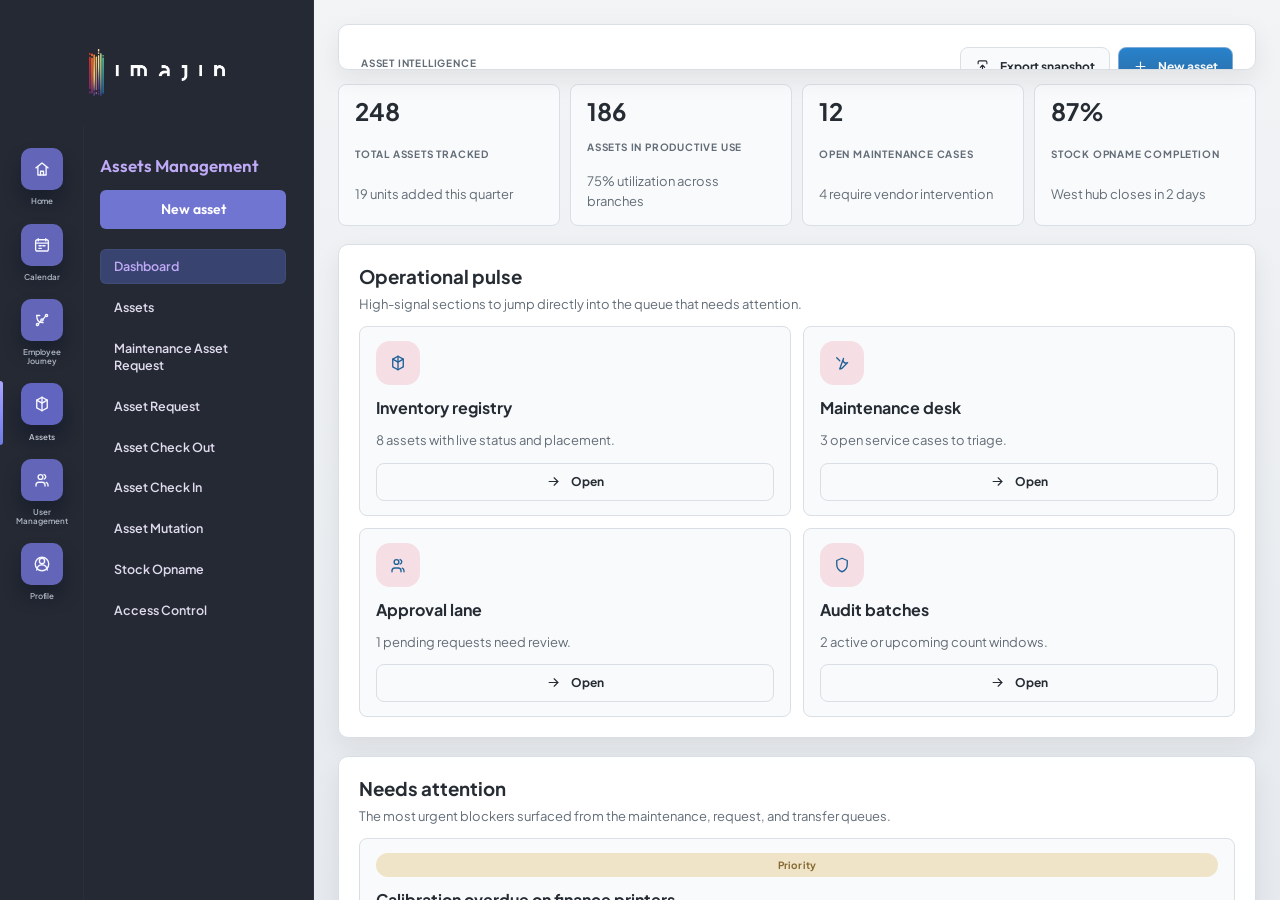
==== index.html @ 4c900407 "first commit" ====
<!DOCTYPE html>
<html lang="en">
  <head>
    <meta charset="UTF-8" />
    <meta name="viewport" content="width=device-width, initial-scale=1.0" />
    <title>IMAJIN Workspace</title>
    <link rel="preconnect" href="https://fonts.googleapis.com" />
    <link rel="preconnect" href="https://fonts.gstatic.com" crossorigin />
    <link
      href="https://fonts.googleapis.com/css2?family=Outfit:wght@400;500;600;700&family=Plus+Jakarta+Sans:wght@400;500;600;700&display=swap"
      rel="stylesheet"
    />
    <link rel="stylesheet" href="./src/styles/main.css" />
  </head>
  <body>
    <div id="app"></div>
    <script type="module" src="./src/main.js"></script>
  </body>
</html>
---- src/styles/main.css ----
:root {
  color-scheme: dark light;
  --sidebar-rail-width: 84px;
  --sidebar-panel-width: 230px;
  --sidebar-width: calc(var(--sidebar-rail-width) + var(--sidebar-panel-width));
  --bg-sidebar: #242933;
  --bg-sidebar-deep: #242933;
  --bg-content: oklch(0.93 0.006 255);
  --text-strong: oklch(0.95 0.01 260);
  --text-soft: oklch(0.77 0.02 260);
  --text-muted: oklch(0.63 0.02 260);
  --sidebar-heading: oklch(78.523% 0.11129 296.703);
  --sidebar-heading-soft: oklch(90.135% 0.02765 297.192);
  --accent: oklch(0.59 0.16 281);
  --accent-soft: color-mix(in oklch, var(--accent) 50%, transparent);
  --line-soft: oklch(0.34 0.02 260 / 0.7);
  --shadow-soft: 0 24px 48px oklch(0.12 0.03 260 / 0.24);
  --drawer-width: min(50vw, 48rem);
}

* {
  box-sizing: border-box;
}

html,
body {
  height: 100%;
  margin: 0;
}

body {
  background: linear-gradient(
    135deg,
    oklch(0.93 0.005 255),
    oklch(0.9 0.008 255)
  );
  color: var(--text-strong);
  font-family: "Plus Jakarta Sans", sans-serif;
  overflow: hidden;
  scrollbar-color: #6365b9 rgba(36, 41, 51, 0.16);
  scrollbar-width: thin;
}

* {
  scrollbar-color: #6365b9 rgba(36, 41, 51, 0.16);
  scrollbar-width: thin;
}

*::-webkit-scrollbar {
  width: 12px;
  height: 12px;
}

*::-webkit-scrollbar-track {
  background: rgba(36, 41, 51, 0.14);
  border-radius: 999px;
}

*::-webkit-scrollbar-thumb {
  background: #6365b9;
  border: 3px solid rgba(255, 255, 255, 0.92);
  border-radius: 999px;
}

*::-webkit-scrollbar-thumb:hover {
  background: #5759a8;
}

*::-webkit-scrollbar-corner {
  background: transparent;
}

button {
  font: inherit;
}

.ui-icon {
  display: inline-grid;
  place-items: center;
  flex: none;
}

.ui-icon svg {
  width: 1em;
  height: 1em;
  display: block;
}

.workspace-shell {
  height: 100vh;
  display: grid;
  grid-template-columns: var(--sidebar-width) minmax(0, 1fr);
  position: relative;
}

.sidebar {
  position: relative;
  display: grid;
  grid-template-columns: var(--sidebar-rail-width) var(--sidebar-panel-width);
  background: var(--bg-sidebar);
  box-shadow: inset -1px 0 0 var(--line-soft);
  min-width: 0;
  padding-top: 126px;
}

.sidebar__rail {
  position: relative;
  display: flex;
  flex-direction: column;
  align-items: center;
  padding: 18px 10px 18px;
  background: var(--bg-sidebar-deep);
  box-shadow: inset -1px 0 0 oklch(0.36 0.02 260 / 0.36);
}

.sidebar__panel {
  padding: 30px 20px 28px 16px;
  min-width: 0;
  overflow: hidden;
}

.sidebar__active-marker {
  position: absolute;
  left: 0;
  top: 0;
  width: 3px;
  height: 64px;
  border-radius: 0 999px 999px 0;
  background: linear-gradient(
    180deg,
    oklch(0.78 0.18 283),
    oklch(0.62 0.15 276)
  );
  transition: transform 220ms cubic-bezier(0.22, 1, 0.36, 1);
}

.brand {
  position: absolute;
  top: 34px;
  left: 50%;
  z-index: 1;
  display: flex;
  justify-content: center;
  width: calc(var(--sidebar-width) - 56px);
  margin: 0;
  transform: translateX(-50%);
  pointer-events: none;
}

.brand__image {
  display: block;
  width: min(100%, 136px);
  height: auto;
  object-fit: contain;
}

.rail-nav {
  display: flex;
  flex-direction: column;
  gap: 10px;
  align-items: center;
  width: 100%;
}

.rail-nav__item {
  display: grid;
  justify-items: center;
  gap: 7px;
  width: 100%;
  min-height: 56px;
  padding: 4px 0;
  background: transparent;
  border: 0;
  color: var(--text-soft);
  cursor: pointer;
  position: relative;
}

.rail-nav__icon {
  width: 42px;
  height: 42px;
  display: grid;
  place-items: center;
  border-radius: 10px;
  background: #6365b9;
  color: oklch(0.98 0.01 280);
  box-shadow: 0 12px 18px oklch(0.16 0.05 270 / 0.32);
  transition:
    transform 180ms ease,
    box-shadow 180ms ease,
    filter 180ms ease;
}

.rail-nav__icon .ui-icon {
  font-size: 18px;
}

.rail-nav__icon .ui-icon svg {
  width: 18px;
  height: 18px;
}

.rail-nav__label {
  width: 100%;
  max-width: 64px;
  color: inherit;
  text-align: center;
  text-wrap: balance;
  line-height: 1.08;
  font-size: 8px;
  font-weight: 600;
  letter-spacing: -0.01em;
}

.rail-nav__item.is-active .rail-nav__label,
.rail-nav__item:hover .rail-nav__label {
  color: var(--text-strong);
}

.rail-nav__item.is-active .rail-nav__icon,
.rail-nav__item:hover .rail-nav__icon {
  transform: translateY(-1px);
  box-shadow: 0 14px 22px oklch(0.16 0.05 270 / 0.4);
  filter: saturate(1.08);
}

.panel__eyebrow {
  margin: 0 0 10px;
  color: var(--text-muted);
  text-transform: uppercase;
  letter-spacing: 0.18em;
  font-size: 9px;
  font-weight: 700;
}

.panel__title {
  margin: 0 0 12px;
  max-width: 220px;
  color: var(--sidebar-heading);
  font-family: "Outfit", sans-serif;
  font-size: 17px;
  font-weight: 600;
  line-height: 1.2;
}

.panel__body {
  min-height: 0;
  min-width: 0;
  overflow-x: hidden;
}

.subnav {
  display: flex;
  flex-direction: column;
  gap: 6px;
}

.subnav__item {
  width: calc(100% - 8px);
  justify-self: start;
  box-sizing: border-box;
  padding: 9px 14px;
  border: 0;
  border-radius: 6px;
  background: transparent;
  color: var(--sidebar-heading-soft);
  text-align: left;
  font-size: 12.5px;
  font-weight: 600;
  line-height: 1.35;
  cursor: pointer;
  transition:
    background-color 180ms ease,
    transform 180ms ease,
    color 180ms ease;
}

.subnav__item.is-active {
  background: color-mix(in oklch, var(--accent) 38%, var(--bg-sidebar));
  box-shadow: inset 0 0 0 1px oklch(0.54 0.07 278 / 0.2);
  color: var(--sidebar-heading);
}

.subnav__item:hover {
  background: color-mix(in oklch, var(--accent-soft) 55%, transparent);
  transform: translateX(2px);
  color: var(--sidebar-heading);
}

.calendar-panel {
  display: grid;
  gap: 14px;
  min-width: 0;
}

.calendar-panel__primary-action {
  width: calc(100% - 8px);
  justify-self: start;
  box-sizing: border-box;
  padding: 11px 16px;
  border: 0;
  border-radius: 6px;
  background: #7175d2;
  color: #ffffff;
  font-family: "Outfit", sans-serif;
  font-size: 14px;
  font-weight: 600;
  line-height: 1.2;
  cursor: pointer;
  margin: 2px 0 6px;
  transition:
    transform 160ms ease,
    background-color 160ms ease,
    box-shadow 160ms ease;
}

.calendar-panel__primary-action:hover,
.calendar-panel__primary-action:focus-visible {
  transform: translateY(-1px);
  background: #7b80e8;
  box-shadow: 0 12px 20px oklch(0.17 0.06 270 / 0.28);
}

.calendar-panel__primary-action.is-active {
  background: #6268d7;
}

.calendar-panel__head {
  display: flex;
  align-items: end;
  justify-content: space-between;
  gap: 12px;
  margin-top: -2px;
}

.calendar-panel__title {
  margin: 0;
  color: var(--sidebar-heading);
  font-size: 12px;
  font-weight: 700;
}

.calendar-panel__link {
  border: 0;
  background: transparent;
  color: #a7aed8;
  font-size: 11px;
  font-weight: 600;
  cursor: pointer;
  display: inline-flex;
  align-items: center;
  gap: 4px;
}

.calendar-events {
  display: grid;
  gap: 8px;
  min-width: 0;
}

.calendar-panel__empty {
  margin: 0;
  padding: 10px 2px 2px;
  color: #a7aed8;
  font-size: 12px;
  line-height: 1.5;
}

.event-card {
  display: grid;
  grid-template-columns: 40px 1fr;
  gap: 8px;
  align-items: center;
  padding: 8px;
  border-radius: 12px;
  background: #444777;
  min-width: 0;
  cursor: pointer;
  outline: none;
  transition:
    transform 160ms ease,
    background-color 160ms ease,
    box-shadow 160ms ease;
}

.event-card:hover,
.event-card:focus-visible {
  transform: translateY(-1px);
  box-shadow: 0 10px 18px oklch(0.12 0.03 260 / 0.22);
}

.event-card.is-active {
  background: #5055a0;
}

.event-card__date {
  display: grid;
  justify-items: center;
  align-content: center;
  gap: 1px;
  border-radius: 10px;
  background: #7175d2;
  min-height: 38px;
  padding: 4px 0;
  text-align: center;
}

.event-card__day,
.event-card__month,
.event-card__title,
.event-card__meta {
  margin: 0;
}

.event-card__body {
  min-width: 0;
}

.event-card__title-row {
  display: flex;
  align-items: center;
  gap: 6px;
  min-width: 0;
}

.event-card__day {
  font-size: 11px;
  line-height: 1;
}

.event-card__month {
  font-size: 8px;
  font-weight: 700;
  line-height: 0.95;
}

.event-card__title {
  min-width: 0;
  flex: 0 1 auto;
  color: var(--text-strong);
  font-size: 10px;
  font-weight: 600;
  line-height: 1.25;
  overflow: hidden;
  text-overflow: ellipsis;
  white-space: nowrap;
}

.event-card__tags {
  display: inline-flex;
  align-items: center;
  gap: 4px;
  flex: 0 0 auto;
  min-width: 0;
  overflow: hidden;
}

.event-card__tag {
  display: inline-flex;
  align-items: center;
  min-height: 16px;
  padding: 0 6px;
  border-radius: 999px;
  background: var(--tag-color, #5c73d8);
  color: var(--tag-text-color, #ffffff);
  font-size: 7px;
  font-weight: 700;
  letter-spacing: 0.02em;
  white-space: nowrap;
}

.event-card__meta {
  margin-top: 2px;
  color: oklch(0.87 0.01 260 / 0.9);
  font-size: 7px;
  font-weight: 600;
  overflow: hidden;
  text-overflow: ellipsis;
  white-space: nowrap;
}

.calendar-month {
  display: grid;
  grid-template-columns: 20px minmax(0, 1fr) auto;
  align-items: center;
  gap: 10px;
  margin-top: 6px;
}

.calendar-month__label {
  margin: 0;
  min-width: 0;
  color: #f3efe5;
  font-family: "Outfit", sans-serif;
  font-size: 14px;
  font-weight: 500;
}

.calendar-month__actions {
  display: flex;
  gap: 10px;
}

.calendar-month__button {
  border: 0;
  background: transparent;
  color: #f3efe5;
  font-size: 16px;
  line-height: 1;
  cursor: pointer;
  width: 20px;
  height: 20px;
  display: inline-grid;
  place-items: center;
  padding: 0;
}

.calendar-month__button.is-collapsed {
  transform: rotate(-90deg);
}

.calendar-grid {
  display: grid;
  width: 100%;
  grid-template-columns: repeat(7, minmax(0, 1fr));
  gap: 6px;
  min-width: 0;
}

.calendar-grid--weekdays {
  margin-top: 2px;
}

.calendar-grid.is-hidden {
  display: none;
}

.calendar-grid__weekday {
  display: grid;
  min-width: 0;
  place-items: center;
  color: #efe8db;
  font-size: 10px;
  font-weight: 600;
}

.calendar-grid__day {
  min-width: 0;
  width: 100%;
  aspect-ratio: 1;
  border: 0;
  border-radius: 12px;
  background: transparent;
  color: #efe8db;
  font-size: 10px;
  font-weight: 600;
  cursor: pointer;
  transition:
    background-color 160ms ease,
    color 160ms ease,
    transform 160ms ease;
}

.calendar-grid__day:hover:not(:disabled) {
  background: oklch(0.37 0.07 264 / 0.7);
  transform: translateY(-1px);
}

.calendar-grid__day.is-active {
  background: #3168f4;
  color: #ffffff;
}

.calendar-grid__day.is-today:not(.is-active) {
  background: color-mix(in oklch, #3168f4 22%, transparent);
  box-shadow: inset 0 0 0 1px color-mix(in oklch, #89a8ff 68%, white);
  color: #ffffff;
}

.calendar-grid__day.is-muted {
  color: oklch(0.56 0.02 260);
}

.calendar-grid__day:disabled {
  cursor: default;
}

.content-stage {
  height: 100vh;
  min-width: 0;
  overflow: hidden;
  background:
    radial-gradient(circle at top left, oklch(0.96 0.008 255), transparent 28%),
    linear-gradient(180deg, oklch(0.94 0.005 255), var(--bg-content));
}

.content-stage__empty {
  margin: 36px;
  min-height: calc(100vh - 72px);
  border-radius: 24px;
  border: 1px dashed oklch(0.8 0.01 255);
  background: oklch(0.96 0.004 255 / 0.78);
  box-shadow: var(--shadow-soft);
  opacity: 0.22;
  padding: 28px;
}

.content-stage__label,
.content-stage__title,
.content-stage__meta {
  margin: 0;
  color: oklch(0.44 0.02 255);
}

.content-stage__label {
  text-transform: uppercase;
  letter-spacing: 0.16em;
  font-size: 11px;
  font-weight: 700;
}

.content-stage__title {
  margin-top: 8px;
  font-family: "Outfit", sans-serif;
  font-size: 32px;
  font-weight: 600;
}

.content-stage__meta {
  margin-top: 10px;
  max-width: 480px;
  font-size: 14px;
  line-height: 1.6;
}

.calendar-workspace {
  height: 100%;
  min-height: 0;
  padding: 10px 12px 10px;
  display: grid;
  grid-template-rows: auto minmax(0, 1fr);
  gap: 10px;
  overflow: hidden;
}

.calendar-workspace__toolbar {
  display: flex;
  align-items: center;
  justify-content: flex-start;
  gap: 20px;
  padding: 0 8px;
}

.calendar-workspace__tabs {
  display: inline-flex;
  align-items: center;
  border: 1px solid oklch(0.88 0.01 255);
  border-radius: 14px;
  background: oklch(0.97 0.004 255 / 0.85);
  overflow: hidden;
  box-shadow: 0 10px 24px oklch(0.16 0.02 255 / 0.06);
}

.calendar-workspace__tab {
  min-width: 76px;
  padding: 12px 20px;
  border: 0;
  border-right: 1px solid oklch(0.9 0.01 255);
  background: transparent;
  color: oklch(0.39 0.02 255);
  font-size: 13px;
  font-weight: 500;
  cursor: pointer;
}

.calendar-workspace__tab:last-child {
  border-right: 0;
}

.calendar-workspace__tab.is-active {
  background: #7a6fd9;
  color: #ffffff;
}

.calendar-surface {
  min-height: 0;
  height: 100%;
  border: 1px solid oklch(0.88 0.01 255);
  border-radius: 22px;
  background:
    linear-gradient(
      180deg,
      oklch(0.99 0.004 255 / 0.92),
      oklch(0.985 0.003 255 / 0.96)
    ),
    linear-gradient(135deg, oklch(0.975 0.006 255), oklch(0.95 0.008 255));
  box-shadow: 0 22px 40px oklch(0.16 0.02 255 / 0.08);
  overflow: hidden;
  display: grid;
  grid-template-rows: auto auto 1fr;
}

.calendar-surface__header {
  display: grid;
  grid-template-columns: 1fr auto;
  align-items: center;
  gap: 18px;
  padding: 22px 28px;
  border-bottom: 1px solid oklch(0.9 0.01 255);
}

.calendar-surface__title {
  display: inline-flex;
  align-items: center;
  gap: 10px;
  margin: 0;
  color: oklch(0.24 0.02 255);
  font-family: "Outfit", sans-serif;
  font-size: 22px;
  font-weight: 500;
}

.calendar-surface__nav {
  display: inline-flex;
  align-items: center;
  border: 1px solid oklch(0.88 0.01 255);
  border-radius: 12px;
  overflow: hidden;
  background: #ffffff;
}

.calendar-surface__nav-button {
  min-width: 44px;
  height: 36px;
  padding: 0 14px;
  border: 0;
  border-right: 1px solid oklch(0.9 0.01 255);
  background: transparent;
  color: oklch(0.38 0.02 255);
  display: inline-grid;
  place-items: center;
  cursor: pointer;
}

.calendar-surface__nav-button.is-active {
  background: color-mix(in oklch, #3168f4 12%, white);
  color: #3168f4;
}

.calendar-surface__nav-button:last-child {
  border-right: 0;
}

.calendar-surface__nav-button .ui-icon {
  font-size: 16px;
}

.calendar-surface__weekdays {
  display: grid;
  grid-template-columns: repeat(7, minmax(0, 1fr));
  border-bottom: 1px solid oklch(0.9 0.01 255);
  background: oklch(0.99 0.003 255 / 0.82);
}

.calendar-surface__weekday {
  padding: 12px 10px;
  border-left: 1px solid oklch(0.92 0.01 255);
  color: oklch(0.42 0.02 255);
  font-size: 12px;
  font-weight: 500;
  text-align: center;
}

.calendar-surface__weekdays--week {
  grid-template-columns: repeat(7, minmax(0, 1fr));
}

.calendar-surface__weekdays--week .calendar-surface__weekday {
  border-left: 0;
  border-right: 1px solid oklch(0.92 0.01 255);
}

.calendar-surface__weekdays--week .calendar-surface__weekday:last-child {
  border-right: 0;
}

.calendar-surface__board {
  display: grid;
  grid-template-columns: repeat(7, minmax(0, 1fr));
  grid-template-rows: repeat(6, minmax(0, 1fr));
  background: linear-gradient(
    180deg,
    oklch(0.992 0.003 255 / 0.88),
    oklch(0.985 0.003 255 / 0.96)
  );
}

.calendar-surface__board--week {
  grid-template-columns: repeat(7, minmax(0, 1fr));
  grid-template-rows: 1fr;
}

.calendar-surface__time-marker,
.calendar-surface__cell {
  border-left: 1px solid oklch(0.92 0.01 255);
  border-bottom: 1px solid oklch(0.92 0.01 255);
}

.calendar-surface__time-marker {
  display: flex;
  align-items: flex-start;
  justify-content: center;
  padding-top: 16px;
  color: oklch(0.52 0.02 255);
  font-size: 10px;
  font-weight: 500;
}

.calendar-surface__cell {
  position: relative;
  display: grid;
  align-content: start;
  gap: 4px;
  min-width: 0;
  min-height: 0;
  padding: 42px 6px 6px;
  overflow: hidden;
  background: linear-gradient(
    180deg,
    transparent 0 72%,
    oklch(0.92 0.008 255 / 0.34) 72% 73%,
    transparent 73% 100%
  );
}

.calendar-surface__cell--week {
  display: grid;
  align-content: start;
  gap: 8px;
  padding: 44px 8px 10px;
  background: oklch(0.992 0.003 255 / 0.88);
}

.calendar-surface__cell.is-muted {
  background:
    linear-gradient(
      180deg,
      transparent 0 72%,
      oklch(0.92 0.008 255 / 0.3) 72% 73%,
      transparent 73% 100%
    ),
    oklch(0.99 0.002 255 / 0.35);
}

.calendar-surface__cell.is-selected {
  box-shadow: inset 0 0 0 2px oklch(0.83 0.06 280 / 0.32);
}

.calendar-surface__cell.is-today:not(.is-selected) {
  box-shadow: inset 0 0 0 2px color-mix(in oklch, #3168f4 35%, white);
}

.calendar-surface__date {
  position: absolute;
  top: 10px;
  left: 10px;
  border: 0;
  min-width: 28px;
  min-height: 28px;
  padding: 0 8px;
  border-radius: 999px;
  background: oklch(0.98 0.006 255 / 0.92);
  color: oklch(0.34 0.02 255);
  font-size: 11px;
  font-weight: 600;
  line-height: 1;
  cursor: pointer;
  display: inline-grid;
  place-items: center;
  z-index: 2;
  box-shadow: 0 1px 0 oklch(0.9 0.01 255 / 0.7);
}

.calendar-surface__date.is-today {
  background: #3168f4;
  color: #ffffff;
  box-shadow: 0 10px 20px oklch(0.55 0.17 264 / 0.18);
}

.calendar-surface__cell.is-muted .calendar-surface__date {
  color: oklch(0.62 0.02 255);
  background: oklch(0.985 0.004 255 / 0.82);
}

.calendar-surface__cell.is-muted .calendar-surface__date.is-today {
  background: color-mix(in oklch, #3168f4 84%, white);
  color: #ffffff;
}

.calendar-surface__date--week {
  top: 10px;
  left: 10px;
  right: auto;
}

.calendar-surface__event {
  position: relative;
  top: auto;
  left: auto;
  right: auto;
  min-height: 0;
  border: 0;
  border-radius: 9px;
  background: var(--event-bg, #6f74d8);
  color: #ffffff;
  padding: 7px 8px;
  text-align: left;
  display: grid;
  gap: 2px;
  align-content: start;
  box-shadow: 0 8px 14px oklch(0.18 0.04 255 / 0.1);
  cursor: pointer;
}

.calendar-surface__event.is-active {
  box-shadow:
    0 8px 14px oklch(0.18 0.04 255 / 0.1),
    0 0 0 2px oklch(0.96 0.01 255 / 0.9);
}

.calendar-surface__event--stack {
  position: relative;
  top: auto;
  left: auto;
  right: auto;
  min-height: 0;
}

.calendar-surface__event--month {
  min-height: 22px;
  padding: 4px 6px;
  border-radius: 5px;
  box-shadow: none;
}

.calendar-surface__event--month.is-active {
  box-shadow: 0 0 0 2px oklch(0.96 0.01 255 / 0.9);
}

.calendar-surface__event-title--month {
  font-size: 8px;
  line-height: 1.1;
  white-space: nowrap;
  overflow: hidden;
  text-overflow: ellipsis;
}

.calendar-surface__event-title {
  display: block;
  min-width: 0;
  font-size: 10px;
  font-weight: 600;
  line-height: 1.15;
  overflow-wrap: anywhere;
}

.calendar-surface__event-meta {
  min-width: 0;
  font-size: 8px;
  line-height: 1.15;
  opacity: 0.95;
  overflow-wrap: anywhere;
}

.calendar-surface__day {
  display: grid;
  grid-template-rows: auto 1fr;
  min-height: 0;
}

.calendar-surface__day-header {
  padding: 18px 28px;
  border-bottom: 1px solid oklch(0.9 0.01 255);
  color: oklch(0.3 0.02 255);
  font-family: "Outfit", sans-serif;
  font-size: 18px;
  font-weight: 500;
}

.calendar-surface__day-list {
  min-height: 0;
  overflow: auto;
  display: grid;
  gap: 12px;
  padding: 20px 28px 24px;
}

.calendar-surface__empty {
  margin: 0;
  color: oklch(0.5 0.02 255);
  font-size: 14px;
}

.calendar-surface__day-event {
  border: 0;
  border-radius: 14px;
  background: var(--event-bg, #6f74d8);
  color: #ffffff;
  padding: 16px 18px;
  text-align: left;
  cursor: pointer;
  box-shadow: 0 16px 24px oklch(0.18 0.04 255 / 0.12);
}

.calendar-surface__day-event.is-active {
  box-shadow:
    0 16px 24px oklch(0.18 0.04 255 / 0.12),
    0 0 0 2px oklch(0.9 0.01 255 / 0.86);
}

.calendar-surface__day-event-copy {
  display: grid;
  gap: 6px;
}

.calendar-surface__day-event-time {
  font-size: 11px;
  opacity: 0.92;
}

.calendar-surface__day-event-title {
  font-size: 15px;
  line-height: 1.25;
}

.calendar-surface__day-event-meta {
  font-size: 12px;
  opacity: 0.92;
}

.user-management-view {
  display: grid;
  gap: 18px;
  opacity: 1;
}

.user-management-view__header {
  display: grid;
  gap: 8px;
}

.user-management-view__eyebrow,
.user-management-view__title,
.user-management-view__meta {
  margin: 0;
  color: oklch(0.3 0.02 255);
}

.user-management-view__eyebrow {
  text-transform: uppercase;
  letter-spacing: 0.14em;
  font-size: 11px;
  font-weight: 700;
}

.user-management-view__title {
  font-family: "Outfit", sans-serif;
  font-size: 30px;
  font-weight: 600;
}

.user-management-view__meta {
  max-width: 520px;
  font-size: 14px;
  line-height: 1.6;
}

.user-management-view__list {
  display: grid;
  gap: 14px;
}

.assets-view {
  height: 100%;
  min-height: 0;
  padding: 18px 18px 16px;
  display: grid;
  grid-template-rows: auto minmax(0, 1fr);
  gap: 14px;
  overflow: hidden;
}

.assets-view__header {
  display: flex;
  align-items: center;
  justify-content: space-between;
  gap: 20px;
  padding: 2px 16px 0;
}

.assets-view__title {
  margin: 0;
  color: oklch(0.24 0.02 255);
  font-family: "Outfit", sans-serif;
  font-size: 24px;
  font-weight: 600;
  letter-spacing: -0.02em;
}

.assets-view__actions {
  display: inline-flex;
  align-items: center;
  gap: 10px;
}

.assets-view__action {
  display: inline-flex;
  align-items: center;
  gap: 10px;
  min-height: 40px;
  padding: 0 16px;
  border: 1px solid oklch(0.88 0.015 255);
  border-radius: 10px;
  background: oklch(0.985 0.004 255 / 0.92);
  color: oklch(0.3 0.02 255);
  font-size: 13px;
  font-weight: 500;
  cursor: pointer;
  box-shadow: 0 10px 18px oklch(0.16 0.02 255 / 0.04);
  transition:
    transform 160ms ease,
    border-color 160ms ease,
    background-color 160ms ease;
}

.assets-view__action:hover,
.assets-view__action:focus-visible {
  transform: translateY(-1px);
  border-color: oklch(0.8 0.04 275 / 0.44);
  background: #ffffff;
}

.assets-view__action .ui-icon {
  font-size: 15px;
}

.assets-surface {
  min-height: 0;
  border: 1px solid oklch(0.89 0.01 255 / 0.92);
  border-radius: 16px;
  background:
    radial-gradient(circle at top center, oklch(0.95 0.025 278 / 0.36), transparent 32%),
    linear-gradient(180deg, oklch(0.99 0.004 255 / 0.96), oklch(0.98 0.004 255 / 0.98));
  box-shadow: 0 26px 40px oklch(0.16 0.02 255 / 0.08);
  display: grid;
  grid-template-rows: auto minmax(0, 1fr);
  overflow: hidden;
}

.assets-toolbar {
  display: grid;
  grid-template-columns: minmax(0, 1fr) auto;
  gap: 12px;
  padding: 12px 14px;
  border-bottom: 1px solid oklch(0.9 0.01 255);
  background: linear-gradient(180deg, oklch(0.985 0.004 255 / 0.94), oklch(0.978 0.004 255 / 0.88));
}

.assets-search {
  display: flex;
  align-items: center;
  gap: 10px;
  min-width: 0;
  min-height: 42px;
  padding: 0 14px;
  border: 1px solid oklch(0.89 0.01 255);
  border-radius: 10px;
  background: oklch(0.985 0.003 255 / 0.94);
  color: oklch(0.56 0.02 255);
}

.assets-search .ui-icon {
  font-size: 16px;
}

.assets-search__input {
  width: 100%;
  min-width: 0;
  border: 0;
  outline: 0;
  background: transparent;
  color: oklch(0.28 0.02 255);
  font-size: 14px;
}

.assets-search__input::placeholder {
  color: oklch(0.56 0.02 255);
}

.assets-toolbar__controls {
  display: inline-flex;
  align-items: center;
  gap: 0;
}

.assets-filter {
  display: inline-flex;
  align-items: center;
  justify-content: center;
  gap: 10px;
  min-height: 42px;
  padding: 0 14px;
  border: 1px solid oklch(0.89 0.01 255);
  background: oklch(0.987 0.004 255 / 0.92);
  color: oklch(0.36 0.02 255);
  font-size: 13px;
  cursor: pointer;
}

.assets-filter:first-child {
  border-radius: 10px 0 0 10px;
}

.assets-filter--icon {
  min-width: 42px;
  padding: 0;
  border-left: 0;
  border-radius: 0 10px 10px 0;
}

.assets-filter:hover,
.assets-filter:focus-visible {
  background: #ffffff;
}

.assets-filter .ui-icon {
  font-size: 15px;
}

.assets-table {
  position: relative;
  min-height: 0;
  overflow: auto;
  display: grid;
  grid-template-columns: 108px minmax(180px, 1.4fr) minmax(100px, 0.9fr) minmax(112px, 1fr) minmax(96px, 0.85fr) minmax(96px, 0.7fr) 104px 66px;
  align-content: start;
}

.assets-table__cell {
  position: relative;
  min-width: 0;
  padding: 15px 18px;
  border-bottom: 1px solid oklch(0.91 0.01 255);
  color: oklch(0.34 0.02 255);
  font-size: 13px;
  line-height: 1.25;
}

.assets-table__cell--head {
  position: sticky;
  top: 0;
  z-index: 1;
  padding-top: 16px;
  padding-bottom: 12px;
  background: oklch(0.988 0.004 255 / 0.96);
  color: oklch(0.32 0.02 255);
  font-size: 12px;
  font-weight: 500;
  letter-spacing: 0.01em;
}

.assets-table__cell--asset-name {
  color: oklch(0.27 0.02 255);
}

.assets-table__cell--actions {
  display: flex;
  justify-content: center;
  align-items: center;
  padding-inline: 10px;
}

.asset-status {
  display: inline-flex;
  align-items: center;
  justify-content: center;
  min-height: 24px;
  padding: 0 12px;
  border-radius: 6px;
  font-size: 12px;
  font-weight: 500;
  white-space: nowrap;
}

.asset-status--in-use {
  background: oklch(0.66 0.12 270 / 0.22);
  color: oklch(0.53 0.15 273);
}

.asset-status--available {
  background: oklch(0.86 0.03 160 / 0.65);
  color: oklch(0.45 0.06 166);
}

.asset-status--stored {
  background: oklch(0.9 0.01 255);
  color: oklch(0.46 0.02 255);
}

.asset-row__menu-button {
  width: 34px;
  height: 34px;
  border: 0;
  border-radius: 10px;
  background: oklch(0.95 0.008 255 / 0.92);
  color: oklch(0.45 0.02 255);
  display: inline-grid;
  place-items: center;
  cursor: pointer;
  box-shadow: inset 0 0 0 1px oklch(0.89 0.01 255);
}

.asset-row__menu-button:hover,
.asset-row__menu-button:focus-visible {
  background: #ffffff;
}

.asset-row__menu-button .ui-icon {
  font-size: 15px;
}

.asset-row__menu {
  position: absolute;
  top: calc(100% - 6px);
  right: 10px;
  z-index: 5;
  min-width: 144px;
  padding: 10px;
  border: 1px solid oklch(0.88 0.015 255);
  border-radius: 12px;
  background: oklch(0.985 0.004 255 / 0.98);
  box-shadow: 0 20px 32px oklch(0.16 0.02 255 / 0.14);
  display: grid;
  gap: 4px;
}

.asset-row__menu-item {
  display: inline-flex;
  align-items: center;
  gap: 10px;
  min-height: 34px;
  padding: 0 10px;
  border: 0;
  border-radius: 8px;
  background: transparent;
  color: oklch(0.34 0.02 255);
  font-size: 13px;
  text-align: left;
  cursor: pointer;
}

.asset-row__menu-item:hover,
.asset-row__menu-item:focus-visible {
  background: oklch(0.95 0.01 255);
}

.asset-row__menu-item .ui-icon {
  font-size: 14px;
}

.asset-row__menu-item--danger {
  color: oklch(0.62 0.18 25);
}

.assets-table__empty {
  grid-column: 1 / -1;
  padding: 52px 28px 56px;
  display: grid;
  gap: 8px;
  justify-items: start;
}

.assets-table__empty-title,
.assets-table__empty-copy {
  margin: 0;
}

.assets-table__empty-title {
  color: oklch(0.27 0.02 255);
  font-size: 16px;
}

.assets-table__empty-copy {
  color: oklch(0.48 0.02 255);
  font-size: 13px;
}

.user-card {
  display: grid;
  grid-template-columns: minmax(0, 1.6fr) auto auto;
  align-items: center;
  gap: 16px;
  padding: 18px 20px;
  border-radius: 20px;
  background: #ffffff;
  border: 1px solid oklch(0.88 0.01 255);
  box-shadow: 0 18px 30px oklch(0.18 0.02 255 / 0.08);
}

.user-card__identity {
  display: flex;
  align-items: center;
  gap: 14px;
  min-width: 0;
}

.user-card__avatar {
  width: 44px;
  height: 44px;
  border-radius: 14px;
  display: grid;
  place-items: center;
  background: #6f74d8;
  color: #ffffff;
  font-family: "Outfit", sans-serif;
  font-size: 18px;
  font-weight: 700;
}

.user-card__copy {
  min-width: 0;
}

.user-card__name,
.user-card__email {
  margin: 0;
}

.user-card__name {
  color: oklch(0.24 0.02 255);
  font-size: 16px;
  font-weight: 700;
}

.user-card__email {
  margin-top: 4px;
  color: oklch(0.48 0.02 255);
  font-size: 13px;
}

.user-card__role,
.user-card__status {
  display: inline-flex;
  align-items: center;
  justify-content: center;
  min-height: 38px;
  padding: 0 14px;
  border-radius: 999px;
  font-size: 13px;
  font-weight: 700;
  white-space: nowrap;
}

.user-card__role {
  background: oklch(0.95 0.01 255);
  color: oklch(0.38 0.02 255);
}

.user-card__status {
  color: #ffffff;
}

.user-card__status--active {
  background: #4d9b67;
}

.user-card__status--pending {
  background: #d29b46;
}

.user-card__status--suspended {
  background: #c15656;
}

.event-drawer-overlay {
  position: fixed;
  inset: 0;
  display: block;
  pointer-events: none;
  z-index: 30;
}

.event-drawer-overlay.is-open {
  pointer-events: auto;
}

.event-drawer-overlay__backdrop {
  position: absolute;
  inset: 0;
  border: 0;
  background: oklch(0.2 0.02 255 / 0.24);
  backdrop-filter: blur(10px);
  cursor: pointer;
  opacity: 0;
  transition:
    opacity 220ms ease,
    backdrop-filter 260ms ease;
}

.event-drawer {
  width: var(--drawer-width);
  max-width: calc(100vw - 16px);
  position: absolute;
  top: 0;
  right: 0;
  height: 100vh;
  display: grid;
  grid-template-rows: auto 1fr auto;
  background: oklch(0.985 0.002 255);
  color: oklch(0.28 0.02 255);
  border-left: 1px solid oklch(0.84 0.01 255);
  box-shadow: -24px 0 48px oklch(0.2 0.03 255 / 0.12);
  transform: translateX(100%);
  opacity: 1;
  will-change: transform, opacity;
  transition: transform 360ms cubic-bezier(0.22, 1, 0.36, 1);
}

.event-drawer-overlay.is-open .event-drawer {
  transform: translateX(0);
}

.event-drawer-overlay.is-open .event-drawer-overlay__backdrop {
  opacity: 1;
}

.calendar-events-modal-overlay {
  position: fixed;
  inset: 0;
  display: grid;
  place-items: center;
  padding: clamp(16px, 3vw, 28px);
  pointer-events: none;
  z-index: 40;
}

.calendar-events-modal-overlay.is-open {
  pointer-events: auto;
}

.calendar-events-modal-overlay__backdrop {
  position: absolute;
  inset: 0;
  border: 0;
  background:
    radial-gradient(
      circle at top,
      oklch(0.58 0.08 275 / 0.12),
      transparent 30%
    ),
    oklch(0.14 0.02 255 / 0.42);
  backdrop-filter: blur(10px);
  opacity: 0;
  transition: opacity 220ms ease;
}

.calendar-events-modal {
  position: relative;
  width: min(520px, calc(100vw - 32px));
  max-height: min(68vh, 640px);
  display: grid;
  grid-template-rows: auto minmax(0, 1fr);
  border: 1px solid oklch(0.88 0.01 255 / 0.9);
  border-radius: 22px;
  background: linear-gradient(
    180deg,
    oklch(0.99 0.004 255 / 0.98),
    oklch(0.982 0.004 255 / 0.98)
  );
  box-shadow: 0 24px 56px oklch(0.12 0.03 255 / 0.18);
  overflow: hidden;
  opacity: 0;
  transform: translateY(16px) scale(0.985);
  transition:
    opacity 260ms ease,
    transform 360ms cubic-bezier(0.22, 1, 0.36, 1);
}

.calendar-events-modal-overlay.is-open
  .calendar-events-modal-overlay__backdrop {
  opacity: 1;
}

.calendar-events-modal-overlay.is-open .calendar-events-modal {
  opacity: 1;
  transform: translateY(0) scale(1);
}

.calendar-events-modal__header {
  display: flex;
  align-items: start;
  justify-content: space-between;
  gap: 14px;
  padding: 16px 18px 14px;
  border-bottom: 1px solid oklch(0.9 0.01 255);
  background: linear-gradient(
    180deg,
    oklch(0.985 0.006 255),
    oklch(0.985 0.004 255 / 0.82)
  );
}

.calendar-events-modal__header-copy {
  display: grid;
  gap: 4px;
}

.calendar-events-modal__eyebrow {
  color: oklch(0.56 0.03 255);
  font-size: 10px;
  font-weight: 700;
  letter-spacing: 0.12em;
  text-transform: uppercase;
}

.calendar-events-modal__title {
  margin: 0;
  color: oklch(0.22 0.02 255);
  font-family: "Outfit", sans-serif;
  font-size: clamp(21px, 3vw, 28px);
  font-weight: 600;
  line-height: 1;
}

.calendar-events-modal__close {
  width: 34px;
  height: 34px;
  border: 1px solid oklch(0.88 0.01 255);
  border-radius: 999px;
  background: #ffffff;
  color: oklch(0.42 0.02 255);
  display: inline-grid;
  place-items: center;
  cursor: pointer;
  transition:
    transform 160ms ease,
    background-color 160ms ease,
    border-color 160ms ease;
}

.calendar-events-modal__close:hover,
.calendar-events-modal__close:focus-visible {
  transform: translateY(-1px);
  background: oklch(0.98 0.004 255);
  border-color: oklch(0.82 0.03 255);
}

.calendar-events-modal__list {
  display: grid;
  gap: 10px;
  padding: 14px 16px 16px;
  overflow: auto;
  align-content: start;
}

.calendar-events-modal__card {
  position: relative;
  display: grid;
  grid-template-columns: auto auto minmax(0, 1fr);
  align-items: center;
  gap: 12px;
  padding: 12px 13px;
  border: 1px solid oklch(0.9 0.01 255);
  border-radius: 16px;
  background: oklch(0.995 0.002 255);
  cursor: pointer;
  transition:
    transform 180ms ease,
    box-shadow 180ms ease,
    border-color 180ms ease;
}

.calendar-events-modal__card:hover,
.calendar-events-modal__card:focus-visible,
.calendar-events-modal__card.is-active {
  transform: translateY(-1px);
  border-color: oklch(0.82 0.04 255);
  box-shadow: 0 12px 24px oklch(0.14 0.02 255 / 0.1);
}

.calendar-events-modal__accent {
  width: 6px;
  align-self: stretch;
  border-radius: 999px;
  background: var(--event-accent, #6f74d8);
}

.calendar-events-modal__date {
  display: grid;
  justify-items: center;
  gap: 2px;
  min-width: 48px;
  padding: 7px 8px;
  border-radius: 12px;
  background: oklch(0.97 0.004 255);
}

.calendar-events-modal__day {
  color: oklch(0.24 0.02 255);
  font-family: "Outfit", sans-serif;
  font-size: 19px;
  font-weight: 600;
  line-height: 1;
}

.calendar-events-modal__month {
  color: oklch(0.52 0.02 255);
  font-size: 9px;
  font-weight: 700;
  letter-spacing: 0.12em;
  text-transform: uppercase;
}

.calendar-events-modal__card-body {
  display: grid;
  gap: 4px;
  min-width: 0;
}

.calendar-events-modal__card-title {
  color: oklch(0.22 0.02 255);
  font-size: 14px;
  font-weight: 700;
  line-height: 1.2;
}

.calendar-events-modal__card-meta {
  color: oklch(0.46 0.02 255);
  font-size: 11px;
  line-height: 1.4;
}

.calendar-events-modal__chip {
  width: fit-content;
  min-height: 20px;
  padding: 0 8px;
  border-radius: 999px;
  background: var(--tag-color, #5c73d8);
  color: var(--tag-text-color, #ffffff);
  display: inline-flex;
  align-items: center;
  font-size: 10px;
  font-weight: 700;
}

.calendar-events-modal__empty {
  margin: 0;
  padding: 18px 2px;
  color: oklch(0.5 0.02 255);
  font-size: 14px;
}

.attachment-viewer-overlay {
  position: fixed;
  inset: 0;
  display: block;
  pointer-events: none;
  z-index: 50;
}

.attachment-viewer-overlay.is-open {
  pointer-events: auto;
}

.attachment-viewer-overlay__backdrop {
  position: absolute;
  inset: 0;
  border: 0;
  background:
    radial-gradient(
      circle at top,
      oklch(0.34 0.05 245 / 0.18),
      transparent 42%
    ),
    oklch(0.16 0.02 255 / 0.82);
  backdrop-filter: blur(10px);
  opacity: 0;
  transition: opacity 220ms ease;
}

.attachment-viewer {
  position: absolute;
  inset: clamp(12px, 2vw, 24px);
  display: grid;
  grid-template-rows: auto minmax(0, 1fr);
  border: 1px solid oklch(0.36 0.02 255 / 0.24);
  border-radius: 28px;
  background: linear-gradient(
    180deg,
    oklch(0.18 0.02 255 / 0.96),
    oklch(0.14 0.02 255 / 0.94)
  );
  color: oklch(0.96 0.004 255);
  box-shadow: 0 32px 80px oklch(0.08 0.03 255 / 0.38);
  overflow: hidden;
  opacity: 0;
  transform: translateY(28px) scale(0.98);
  transition:
    opacity 260ms ease,
    transform 360ms cubic-bezier(0.22, 1, 0.36, 1);
}

.attachment-viewer-overlay.is-open .attachment-viewer-overlay__backdrop {
  opacity: 1;
}

.attachment-viewer-overlay.is-open .attachment-viewer {
  opacity: 1;
  transform: translateY(0) scale(1);
}

.attachment-viewer__header {
  display: flex;
  align-items: flex-start;
  justify-content: space-between;
  gap: 20px;
  padding: clamp(16px, 2vw, 24px);
  border-bottom: 1px solid oklch(0.38 0.02 255 / 0.22);
  background: linear-gradient(180deg, oklch(0.22 0.02 255 / 0.72), transparent);
}

.attachment-viewer__title-block {
  display: grid;
  gap: 4px;
  min-width: 0;
}

.attachment-viewer__eyebrow,
.attachment-viewer__title,
.attachment-viewer__hint {
  margin: 0;
}

.attachment-viewer__eyebrow {
  color: oklch(0.8 0.03 95);
  font-size: 11px;
  font-weight: 700;
  letter-spacing: 0.12em;
  text-transform: uppercase;
}

.attachment-viewer__title {
  color: oklch(0.97 0.004 255);
  font-size: clamp(20px, 2.2vw, 28px);
  font-weight: 700;
  line-height: 1.1;
}

.attachment-viewer__hint {
  color: oklch(0.78 0.01 255);
  font-size: 12.5px;
}

.attachment-viewer__actions {
  display: flex;
  align-items: center;
  flex-wrap: wrap;
  justify-content: flex-end;
  gap: 10px;
}

.attachment-viewer__control,
.attachment-viewer__zoom-value {
  min-height: 40px;
  border-radius: 999px;
  padding: 0 14px;
  border: 1px solid oklch(0.42 0.02 255 / 0.34);
  background: oklch(0.24 0.02 255 / 0.86);
  color: oklch(0.95 0.004 255);
  font-size: 13px;
  font-weight: 650;
}

.attachment-viewer__control {
  cursor: pointer;
  transition:
    transform 160ms ease,
    background-color 160ms ease,
    border-color 160ms ease;
}

.attachment-viewer__control:hover,
.attachment-viewer__control:focus-visible {
  transform: translateY(-1px);
  background: oklch(0.28 0.02 255 / 0.94);
  border-color: oklch(0.56 0.03 255 / 0.42);
}

.attachment-viewer__control--label {
  padding: 0 16px;
}

.attachment-viewer__zoom-value {
  display: inline-flex;
  align-items: center;
  justify-content: center;
  min-width: 84px;
  background: oklch(0.2 0.02 255 / 0.94);
}

.attachment-viewer__viewport {
  position: relative;
  min-height: 0;
  overflow: hidden;
  display: grid;
  place-items: center;
  padding: clamp(16px, 3vw, 36px);
  background:
    radial-gradient(
      circle at center,
      oklch(0.32 0.04 245 / 0.24),
      transparent 44%
    ),
    linear-gradient(180deg, oklch(0.17 0.02 255), oklch(0.12 0.02 255));
  cursor: grab;
  touch-action: none;
}

.attachment-viewer__viewport.is-dragging {
  cursor: grabbing;
}

.attachment-viewer__stage {
  transform: translate(var(--viewer-offset-x, 0), var(--viewer-offset-y, 0))
    scale(var(--viewer-scale, 1));
  transform-origin: center center;
  transition: transform 160ms ease;
  will-change: transform;
}

.attachment-viewer__viewport.is-dragging .attachment-viewer__stage {
  transition: none;
}

.attachment-viewer__asset {
  display: grid;
  place-items: center;
}

.attachment-viewer__media {
  display: block;
  max-width: min(1200px, calc(100vw - 180px));
  max-height: calc(100vh - 220px);
  user-select: none;
}

.attachment-viewer__media--image {
  object-fit: contain;
  border-radius: 20px;
  box-shadow: 0 24px 64px oklch(0.06 0.03 255 / 0.44);
}

.attachment-viewer__media--frame {
  width: min(76vw, 1100px);
  height: min(80vh, 1320px);
  border: 0;
  border-radius: 20px;
  background: #ffffff;
  box-shadow: 0 24px 64px oklch(0.06 0.03 255 / 0.44);
  pointer-events: none;
}

.attachment-viewer__fallback {
  max-width: 420px;
  padding: 22px 24px;
  border-radius: 20px;
  border: 1px solid oklch(0.44 0.02 255 / 0.3);
  background: oklch(0.22 0.02 255 / 0.88);
  color: oklch(0.88 0.004 255);
  text-align: center;
  line-height: 1.6;
}

.event-drawer__header {
  display: flex;
  align-items: center;
  justify-content: space-between;
  gap: 12px;
  padding: 14px 16px;
  border-bottom: 1px solid oklch(0.9 0.01 255);
}

.event-drawer__header-left {
  display: flex;
  align-items: center;
  gap: 8px;
}

.event-drawer__title {
  margin: 0;
  font-family: "Outfit", sans-serif;
  font-size: 15px;
  font-weight: 600;
}

.event-drawer__back,
.event-drawer__close {
  border: 0;
  background: transparent;
  color: oklch(0.46 0.02 255);
  cursor: pointer;
  width: 26px;
  height: 26px;
  display: inline-grid;
  place-items: center;
  padding: 0;
  border-radius: 10px;
}

.event-drawer__back:hover,
.event-drawer__back:focus-visible,
.event-drawer__close:hover,
.event-drawer__close:focus-visible {
  background: oklch(0.96 0.01 255);
}

.event-drawer__body {
  overflow-y: auto;
  overflow-x: visible;
  padding: 14px 20px 18px 16px;
  display: grid;
  align-content: start;
  gap: 12px;
  scrollbar-gutter: stable;
}

.drawer-form__group {
  display: grid;
  gap: 5px;
}

.drawer-form__group--compact {
  min-width: 0;
}

.drawer-form__label {
  color: oklch(0.3 0.02 255);
  font-size: 12px;
  font-weight: 650;
}

.drawer-form__title-label {
  display: flex;
  align-items: center;
  gap: 7px;
  min-height: 40px;
  padding: 0 0 5px;
  border-bottom: 1px solid oklch(0.8 0.01 255);
  position: relative;
}

.drawer-form__title-status {
  width: 14px;
  height: 14px;
  border: 0;
  padding: 0;
  border-radius: 999px;
  background: var(--title-color, #8ac43f);
  box-shadow: inset 0 0 0 1px rgba(40, 68, 0, 0.18);
  flex: none;
  pointer-events: none;
}

.drawer-form__title-status:focus-visible {
  outline: 0;
  box-shadow:
    inset 0 0 0 1px rgba(40, 68, 0, 0.18),
    0 0 0 3px oklch(0.82 0.07 280 / 0.24);
}

.drawer-form__title-chevron {
  color: oklch(0.42 0.02 255);
  display: inline-grid;
  place-items: center;
  flex: none;
}

.drawer-form__title-chevron .ui-icon {
  font-size: 11px;
}

.drawer-form__title-input {
  flex: 1;
  border: 0;
  background: transparent;
  color: oklch(0.36 0.02 255);
  font-size: 14px;
  font-weight: 500;
  outline: none;
  padding: 0;
}

.drawer-form__title-input::placeholder {
  color: oklch(0.5 0.02 255);
}

.drawer-form__tag-picker {
  display: flex;
  flex-wrap: wrap;
  gap: 8px;
}

.drawer-form__tag {
  border: 1px solid color-mix(in oklch, var(--tag-color, #5c73d8) 30%, #d7dceb);
  background: color-mix(in oklch, var(--tag-color, #5c73d8) 10%, white);
  color: color-mix(in oklch, var(--tag-color, #5c73d8) 78%, #2d3548);
  border-radius: 999px;
  min-height: 32px;
  padding: 0 12px;
  font-size: 11.5px;
  font-weight: 650;
  cursor: pointer;
  transition:
    transform 160ms ease,
    background-color 160ms ease,
    border-color 160ms ease,
    color 160ms ease,
    box-shadow 160ms ease;
}

.drawer-form__tag:hover,
.drawer-form__tag:focus-visible {
  transform: translateY(-1px);
  box-shadow: 0 10px 18px oklch(0.22 0.02 255 / 0.08);
}

.drawer-form__tag.is-active {
  border-color: var(--tag-color, #5c73d8);
  background: var(--tag-color, #5c73d8);
  color: var(--tag-text-color, #ffffff);
}

.drawer-form__title-palette {
  position: absolute;
  top: calc(100% + 8px);
  left: 0;
  display: flex;
  align-items: center;
  gap: 8px;
  padding: 10px;
  border: 1px solid oklch(0.88 0.01 255);
  border-radius: 12px;
  background: #ffffff;
  box-shadow: 0 14px 28px oklch(0.18 0.02 255 / 0.14);
  z-index: 5;
}

.drawer-form__title-color {
  width: 18px;
  height: 18px;
  border: 0;
  padding: 0;
  border-radius: 999px;
  background: var(--title-color);
  box-shadow: inset 0 0 0 1px rgba(34, 40, 52, 0.18);
  cursor: pointer;
}

.drawer-form__title-color.is-active {
  box-shadow:
    inset 0 0 0 1px rgba(34, 40, 52, 0.18),
    0 0 0 3px oklch(0.82 0.07 280 / 0.26);
}

.drawer-form__section-label {
  display: inline-flex;
  align-items: center;
  gap: 7px;
  color: oklch(0.3 0.02 255);
  font-size: 12px;
  font-weight: 650;
}

.drawer-form__section-icon {
  width: 15px;
  height: 15px;
  display: inline-grid;
  place-items: center;
  background: transparent;
  color: oklch(0.45 0.02 255);
  flex: none;
}

.drawer-form__section-icon .ui-icon {
  font-size: 14px;
}

.drawer-form__input,
.drawer-form__select,
.drawer-form__textarea {
  width: 100%;
  border: 1px solid oklch(0.88 0.01 255);
  background: #ffffff;
  color: oklch(0.36 0.02 255);
  border-radius: 9px;
  padding: 9px 11px;
  box-shadow: inset 0 1px 3px oklch(0.93 0.01 255);
  font-size: 12.5px;
  line-height: 1.35;
}

.drawer-form__input {
  outline: none;
}

.drawer-form__input:focus,
.drawer-form__textarea:focus,
.drawer-form__native-select:focus {
  border-color: #8f96ef;
  box-shadow:
    inset 0 1px 3px oklch(0.93 0.01 255),
    0 0 0 3px oklch(0.82 0.07 280 / 0.28);
}

.drawer-form__input::placeholder,
.drawer-form__textarea::placeholder {
  color: oklch(0.7 0.02 255);
}

.drawer-form__input--button,
.drawer-form__select {
  text-align: left;
  cursor: pointer;
  display: inline-flex;
  align-items: center;
  justify-content: space-between;
  gap: 12px;
}

.drawer-form__row {
  display: flex;
  align-items: center;
  gap: 6px;
}

.drawer-form__row--time {
  align-items: stretch;
}

.drawer-form__row--time .drawer-form__input {
  flex: 1;
}

.drawer-form__row--time .drawer-form__input[type="date"] {
  flex: 1.25;
}

.drawer-form__row--time .drawer-form__date-field {
  flex: 1.2;
  min-width: 0;
}

.drawer-form__row--time .drawer-form__time-select {
  flex: 0.72;
  min-width: 0;
}

.drawer-form__date-field {
  position: relative;
  z-index: 6;
}

.drawer-form__date-trigger {
  width: 100%;
  min-height: 40px;
  border: 1px solid oklch(0.88 0.01 255);
  border-radius: 9px;
  background: #ffffff;
  color: oklch(0.36 0.02 255);
  padding: 9px 11px;
  text-align: left;
  box-shadow: inset 0 1px 3px oklch(0.93 0.01 255);
  cursor: pointer;
  font-size: 12.5px;
}

.drawer-form__date-picker {
  position: absolute;
  top: calc(100% + 6px);
  left: 0;
  width: 296px;
  max-width: 296px;
  padding: 14px;
  border: 1px solid oklch(0.88 0.01 255);
  border-radius: 14px;
  background: #ffffff;
  box-shadow: 0 20px 36px oklch(0.18 0.02 255 / 0.16);
  overflow: visible;
  z-index: 10;
}

.drawer-form__date-picker-head {
  display: flex;
  align-items: center;
  justify-content: space-between;
  gap: 10px;
  margin-bottom: 8px;
}

.drawer-form__date-picker-title {
  margin: 0;
  color: oklch(0.28 0.02 255);
  font-family: "Outfit", sans-serif;
  font-size: 15px;
  font-weight: 600;
}

.drawer-form__date-picker-actions {
  display: flex;
  gap: 6px;
}

.drawer-form__date-picker-button {
  width: 26px;
  height: 26px;
  border: 0;
  border-radius: 8px;
  background: transparent;
  color: oklch(0.4 0.02 255);
  display: inline-grid;
  place-items: center;
  cursor: pointer;
}

.drawer-form__date-picker-button:hover,
.drawer-form__date-picker-button:focus-visible {
  background: #f3f4f8;
}

.drawer-form__date-picker-grid {
  display: grid;
  grid-template-columns: repeat(7, minmax(0, 1fr));
  gap: 6px;
}

.drawer-form__date-picker-grid--weekdays {
  margin-bottom: 5px;
}

.drawer-form__date-picker-grid--days {
  align-items: stretch;
}

.drawer-form__date-picker-weekday {
  display: grid;
  place-items: center;
  min-height: 22px;
  color: oklch(0.5 0.02 255);
  font-size: 10.5px;
  font-weight: 700;
}

.drawer-form__date-picker-day {
  width: 100%;
  min-height: 36px;
  aspect-ratio: 1 / 1;
  border: 0;
  border-radius: 999px;
  background: transparent;
  color: oklch(0.28 0.02 255);
  font-size: 12px;
  cursor: pointer;
}

.drawer-form__date-picker-day:hover:not(:disabled),
.drawer-form__date-picker-day:focus-visible:not(:disabled) {
  background: #eef3ff;
}

.drawer-form__date-picker-day.is-active {
  background: #3168f4;
  color: #ffffff;
}

.drawer-form__date-picker-day.is-muted {
  color: oklch(0.62 0.02 255);
}

.drawer-form__date-picker-day:disabled {
  cursor: default;
}

.drawer-form__time-select {
  position: relative;
}

.drawer-form__time-input {
  width: 100%;
  min-height: 40px;
  border: 1px solid oklch(0.88 0.01 255);
  border-radius: 9px;
  background: #ffffff;
  color: oklch(0.36 0.02 255);
  padding: 9px 11px;
  text-align: left;
  box-shadow: inset 0 1px 3px oklch(0.93 0.01 255);
  font-size: 12.5px;
}

.drawer-form__time-input:focus-visible {
  outline: 0;
  border-color: #8f96ef;
  box-shadow:
    inset 0 1px 3px oklch(0.93 0.01 255),
    0 0 0 3px oklch(0.82 0.07 280 / 0.28);
}

.drawer-form__time-input::-webkit-calendar-picker-indicator {
  cursor: pointer;
}

.drawer-form__arrow {
  color: oklch(0.62 0.02 255);
  font-size: 13px;
  display: inline-grid;
  place-items: center;
}

.drawer-form__select-wrap {
  position: relative;
}

.drawer-form__select-wrap .ui-icon {
  position: absolute;
  right: 12px;
  top: 50%;
  transform: translateY(-50%);
  color: oklch(0.56 0.02 255);
  pointer-events: none;
}

.drawer-form__select-wrap--compact .ui-icon {
  right: 10px;
}

.drawer-form__native-select {
  width: 100%;
  appearance: none;
  border: 1px solid oklch(0.88 0.01 255);
  background: #ffffff;
  color: oklch(0.36 0.02 255);
  border-radius: 9px;
  padding: 9px 32px 9px 11px;
  box-shadow: inset 0 1px 3px oklch(0.93 0.01 255);
  font: inherit;
  outline: none;
  font-size: 12.5px;
}

.drawer-form__native-select--compact {
  min-height: 38px;
  padding: 8px 28px 8px 10px;
  border-radius: 8px;
  font-size: 12px;
}

.drawer-form__audience {
  display: flex;
  gap: 8px;
  flex-wrap: wrap;
}

.drawer-form__participants {
  display: flex;
  flex-wrap: wrap;
  gap: 8px;
}

.drawer-form__participant-field {
  position: relative;
}

.drawer-form__participant-all {
  justify-self: start;
  min-height: 32px;
  padding: 0 11px;
  border: 1px solid #c8cff7;
  border-radius: 999px;
  background: #f7f8ff;
  color: #5867cf;
  font-size: 11.5px;
  font-weight: 700;
  cursor: pointer;
}

.drawer-form__participant-all.is-active {
  border-color: #6f74d8;
  background: #6f74d8;
  color: #ffffff;
}

.drawer-form__participant-chip {
  display: inline-flex;
  align-items: center;
  gap: 6px;
  padding: 5px 8px;
  border: 1px solid oklch(0.88 0.01 255);
  border-radius: 999px;
  background: oklch(0.97 0.006 255);
  color: oklch(0.32 0.02 255);
  cursor: pointer;
}

.drawer-form__participant-more {
  display: inline-flex;
  align-items: center;
  justify-content: center;
  min-height: 32px;
  padding: 0 11px;
  border: 1px dashed #c8cff7;
  border-radius: 999px;
  background: #f7f8ff;
  color: #5867cf;
  font-size: 11.5px;
  font-weight: 700;
  cursor: pointer;
}

.drawer-form__participant-avatar {
  width: 18px;
  height: 18px;
  display: grid;
  place-items: center;
  border-radius: 999px;
  background: #6f74d8;
  color: #ffffff;
  font-size: 10px;
  font-weight: 700;
}

.drawer-form__participant-avatar--option {
  width: 30px;
  height: 30px;
  font-size: 13px;
  flex: none;
}

.drawer-form__participant-name {
  font-size: 11.5px;
  font-weight: 600;
}

.drawer-form__participant-remove {
  color: oklch(0.54 0.02 255);
  display: inline-grid;
  place-items: center;
}

.drawer-form__participant-suggestions {
  display: grid;
  gap: 0;
  position: absolute;
  top: calc(100% + 6px);
  left: 0;
  right: 0;
  border: 1px solid oklch(0.86 0.01 255);
  border-radius: 12px;
  background: #ffffff;
  box-shadow: 0 18px 32px oklch(0.18 0.02 255 / 0.16);
  overflow: hidden;
  z-index: 3;
}

.drawer-form__participant-empty {
  margin: 0;
  position: absolute;
  top: calc(100% + 6px);
  left: 0;
  right: 0;
  padding: 12px 14px;
  border: 1px solid oklch(0.88 0.01 255);
  border-radius: 12px;
  background: #ffffff;
  box-shadow: 0 18px 32px oklch(0.18 0.02 255 / 0.12);
  color: oklch(0.52 0.02 255);
  font-size: 12px;
  z-index: 3;
}

.drawer-form__participant-option {
  display: flex;
  align-items: center;
  gap: 12px;
  width: 100%;
  padding: 12px 14px;
  border: 0;
  border-bottom: 1px solid oklch(0.92 0.01 255);
  background: #ffffff;
  color: oklch(0.28 0.02 255);
  cursor: pointer;
  text-align: left;
}

.drawer-form__participant-option:last-child {
  border-bottom: 0;
}

.drawer-form__participant-option:hover,
.drawer-form__participant-option:focus-visible {
  background: #f2f3f7;
}

.drawer-form__participant-option-copy {
  min-width: 0;
  display: grid;
  gap: 3px;
}

.drawer-form__participant-option-name {
  color: #151922;
  font-size: 13px;
  font-weight: 700;
}

.drawer-form__participant-option-meta {
  color: #38404f;
  font-size: 11.5px;
  overflow: hidden;
  text-overflow: ellipsis;
  white-space: nowrap;
}

.drawer-form__audience-option {
  border: 1px solid oklch(0.88 0.01 255);
  background: #ffffff;
  border-radius: 12px;
  padding: 10px 12px;
  color: oklch(0.54 0.02 255);
  cursor: pointer;
}

.drawer-form__audience-option.is-active {
  color: #4c64d9;
  box-shadow: inset 0 0 0 2px #cbd4ff;
}

.drawer-form__note {
  display: flex;
  align-items: center;
  gap: 12px;
  padding: 10px 12px;
  border-radius: 12px;
  background: #eef3ff;
  color: #5670d7;
}

.drawer-form__note-text {
  font-size: 13px;
  font-weight: 600;
}

.drawer-form__textarea {
  min-height: 108px;
  resize: vertical;
  outline: none;
}

.drawer-form__editor {
  border: 1px solid oklch(0.88 0.01 255);
  border-radius: 10px;
  background: #ffffff;
  box-shadow: inset 0 1px 3px oklch(0.93 0.01 255);
  overflow: hidden;
}

.drawer-form__editor:focus-within {
  border-color: #8f96ef;
  box-shadow:
    inset 0 1px 3px oklch(0.93 0.01 255),
    0 0 0 3px oklch(0.82 0.07 280 / 0.28);
}

.drawer-form__toolbar {
  display: flex;
  align-items: center;
  gap: 1px;
  padding: 6px 8px;
  border-bottom: 1px solid oklch(0.9 0.01 255);
  background: #ffffff;
}

.drawer-form__tool {
  width: 30px;
  height: 30px;
  border: 0;
  border-radius: 8px;
  background: transparent;
  color: oklch(0.4 0.02 255);
  cursor: pointer;
  display: inline-grid;
  place-items: center;
}

.drawer-form__tool:hover,
.drawer-form__tool:focus-visible {
  background: #f3f4f8;
  color: oklch(0.24 0.02 255);
}

.drawer-form__tool .ui-icon {
  font-size: 16px;
}

.drawer-form__editor .drawer-form__textarea {
  min-height: 136px;
  border: 0;
  border-radius: 0;
  box-shadow: none;
}

.drawer-form__editable {
  min-height: 136px;
  padding: 10px 12px;
  color: oklch(0.36 0.02 255);
  outline: none;
  line-height: 1.5;
  font-size: 12.5px;
}

.drawer-form__editable:empty::before {
  content: attr(data-placeholder);
  color: oklch(0.7 0.02 255);
}

.drawer-form__editable p,
.drawer-form__editable ul,
.drawer-form__editable ol {
  margin: 0 0 0.8em;
}

.drawer-form__editable ul,
.drawer-form__editable ol {
  padding-left: 1.4em;
}

.drawer-form__reminders {
  display: grid;
  gap: 8px;
}

.drawer-form__reminder-add,
.drawer-form__reminder-link {
  display: inline-flex;
  align-items: center;
  gap: 8px;
  width: fit-content;
  border: 0;
  background: transparent;
  color: #4569d8;
  padding: 0;
  font-size: 12.5px;
  font-weight: 600;
  cursor: pointer;
}

.drawer-form__reminder-add .ui-icon,
.drawer-form__reminder-link .ui-icon {
  font-size: 15px;
  color: oklch(0.46 0.02 255);
}

.drawer-form__reminder-row {
  display: grid;
  grid-template-columns: minmax(0, 1.1fr) minmax(0, 0.8fr) minmax(0, 0.9fr) auto;
  gap: 8px;
  align-items: center;
}

.drawer-form__reminder-delete {
  width: 34px;
  height: 34px;
  border: 0;
  border-radius: 8px;
  background: transparent;
  color: oklch(0.46 0.02 255);
  display: inline-grid;
  place-items: center;
  cursor: pointer;
}

.drawer-form__reminder-delete:hover,
.drawer-form__reminder-delete:focus-visible {
  background: #f3f4f8;
}

.drawer-form__reminder-delete .ui-icon {
  font-size: 16px;
}

.drawer-form__attachment {
  position: relative;
  display: flex;
  align-items: center;
  gap: 8px;
  min-height: 40px;
  padding: 9px 11px;
  border: 1px solid oklch(0.88 0.01 255);
  border-radius: 9px;
  background: #ffffff;
  color: oklch(0.36 0.02 255);
  box-shadow: inset 0 1px 3px oklch(0.93 0.01 255);
  cursor: pointer;
  overflow: hidden;
}

.drawer-form__attachment:hover,
.drawer-form__attachment:focus-within {
  border-color: #8f96ef;
}

.drawer-form__attachment-input {
  position: absolute;
  inset: 0;
  opacity: 0;
  cursor: pointer;
}

.drawer-form__attachment .ui-icon {
  font-size: 15px;
  color: oklch(0.48 0.02 255);
  flex: none;
}

.drawer-form__attachment-copy {
  font-size: 12.5px;
  white-space: nowrap;
  overflow: hidden;
  text-overflow: ellipsis;
}

.drawer-form__attachment-list {
  display: grid;
  gap: 10px;
  margin-top: 10px;
}

.drawer-form__attachment-preview {
  display: grid;
  gap: 10px;
  padding: 12px;
  border: 1px solid oklch(0.88 0.01 255);
  border-radius: 14px;
  background: #ffffff;
  color: oklch(0.3 0.02 255);
  box-shadow: inset 0 1px 3px oklch(0.93 0.01 255);
}

.drawer-form__attachment-preview-head {
  display: flex;
  align-items: center;
  justify-content: space-between;
  gap: 10px;
}

.drawer-form__attachment-chip-name {
  min-width: 0;
  overflow: hidden;
  text-overflow: ellipsis;
  white-space: nowrap;
  font-size: 11.5px;
  font-weight: 600;
}

.drawer-form__attachment-chip-remove {
  display: inline-flex;
  place-items: center;
  width: 24px;
  height: 24px;
  flex: none;
  border: 0;
  border-radius: 999px;
  background: oklch(0.97 0.004 255);
  color: oklch(0.52 0.02 255);
  cursor: pointer;
}

.drawer-form__attachment-chip-remove .ui-icon {
  font-size: 12px;
}

.drawer-form__attachment-preview-media {
  width: 100%;
  max-height: 220px;
  object-fit: contain;
  border-radius: 12px;
  background: oklch(0.985 0.004 255);
  border: 1px solid oklch(0.88 0.01 255);
}

.drawer-form__attachment-preview-fallback {
  padding: 12px;
  border-radius: 12px;
  background: oklch(0.98 0.004 255);
  color: oklch(0.52 0.02 255);
  font-size: 12px;
  border: 1px solid oklch(0.88 0.01 255);
}

.event-drawer__footer {
  display: flex;
  align-items: center;
  justify-content: flex-start;
  gap: 12px;
  padding: 14px 16px;
  border-top: 1px solid oklch(0.9 0.01 255);
}

.event-drawer__footer-actions {
  display: flex;
  gap: 10px;
}

.event-drawer__button {
  border-radius: 999px;
  padding: 10px 18px;
  border: 1px solid oklch(0.88 0.01 255);
  background: #ffffff;
  color: oklch(0.36 0.02 255);
  cursor: pointer;
  font-size: 13px;
}

.event-drawer__button--primary {
  border: 0;
  background: #6f74d8;
  color: #ffffff;
  box-shadow: 0 10px 18px oklch(0.42 0.09 282 / 0.18);
}

.event-drawer__button:disabled {
  cursor: not-allowed;
  opacity: 0.55;
  box-shadow: none;
}

.drawer-detail {
  display: grid;
  align-content: start;
  align-self: start;
  gap: 28px;
  padding: 4px 2px 8px;
  border-radius: 0;
  background: transparent;
  color: oklch(0.24 0.02 255);
  box-shadow: none;
}

.drawer-detail__title {
  display: grid;
  grid-template-columns: 14px minmax(0, 1fr);
  align-items: start;
  gap: 14px;
}

.drawer-detail__dot {
  width: 14px;
  height: 14px;
  border-radius: 999px;
  background: var(--title-color, #6f74d8);
  margin-top: 14px;
}

.drawer-detail__title-copy {
  display: grid;
  gap: 18px;
}

.drawer-detail__title-text {
  color: oklch(0.22 0.02 255);
  font-family: "Outfit", sans-serif;
  font-size: 34px;
  font-weight: 600;
  line-height: 1.1;
}

.drawer-detail__meta-grid {
  display: grid;
  grid-template-columns: repeat(2, minmax(0, 1fr));
  gap: 18px;
}

.drawer-detail__meta-item {
  display: grid;
  gap: 8px;
}

.drawer-detail__meta-item .drawer-form__section-label,
.drawer-detail__meta-item .drawer-form__section-icon {
  color: oklch(0.5 0.02 255);
}

.drawer-detail__meta-value {
  color: oklch(0.24 0.02 255);
  font-size: 13px;
  font-weight: 600;
}

.drawer-detail__content {
  display: grid;
  gap: 18px;
  padding-top: 20px;
  border-top: 1px solid oklch(0.9 0.01 255);
}

.drawer-detail__section {
  display: grid;
  gap: 10px;
}

.drawer-detail__section .drawer-form__section-label,
.drawer-detail__section .drawer-form__section-icon,
.drawer-detail__section .drawer-form__label {
  color: oklch(0.5 0.02 255);
}

.drawer-detail__ordered {
  margin: 0;
  padding-left: 24px;
  display: grid;
  gap: 14px;
}

.drawer-detail__ordered-item {
  color: oklch(0.28 0.02 255);
  font-size: 12.5px;
  line-height: 1.6;
}

.drawer-detail__ordered-item strong {
  color: oklch(0.22 0.02 255);
}

.drawer-detail__value,
.drawer-detail__rich,
.drawer-detail__attachment {
  border: 1px solid oklch(0.88 0.01 255);
  border-radius: 14px;
  background: #ffffff;
  color: oklch(0.3 0.02 255);
  padding: 12px 14px;
  font-size: 12.5px;
  line-height: 1.6;
  box-shadow: inset 0 1px 3px oklch(0.93 0.01 255);
}

.drawer-detail__rich,
.drawer-detail__attachment {
  border: 0;
  border-radius: 0;
  background: transparent;
  padding: 0;
  box-shadow: none;
}

.drawer-detail__rich p,
.drawer-detail__rich ul,
.drawer-detail__rich ol {
  margin: 0 0 0.8em;
}

.drawer-detail__rich p:last-child,
.drawer-detail__rich ul:last-child,
.drawer-detail__rich ol:last-child {
  margin-bottom: 0;
}

.drawer-detail__link {
  color: #4574d3;
  text-decoration: underline;
  text-underline-offset: 2px;
  word-break: break-word;
}

.drawer-detail__chips {
  display: flex;
  flex-wrap: wrap;
  gap: 8px;
}

.drawer-detail__chip {
  display: inline-flex;
  align-items: center;
  min-height: 28px;
  padding: 0 10px;
  border-radius: 8px;
  background: oklch(0.96 0.006 255);
  color: oklch(0.28 0.02 255);
  font-size: 11.5px;
  font-weight: 600;
}

.drawer-detail__chip--accent {
  background: var(--tag-color, #5685ce);
  color: var(--tag-text-color, #ffffff);
}

.drawer-detail__list {
  display: grid;
  gap: 8px;
}

.drawer-detail__attachment {
  display: grid;
  gap: 12px;
}

.drawer-detail__attachment--interactive {
  width: 100%;
  padding: 0;
  border: 0;
  border-radius: 0;
  background: transparent;
  text-align: left;
  cursor: pointer;
  transition:
    transform 180ms ease,
    opacity 180ms ease;
}

.drawer-detail__attachment--interactive:hover,
.drawer-detail__attachment--interactive:focus-visible {
  transform: translateY(-1px);
  opacity: 0.94;
}

.drawer-detail__attachment-list {
  display: grid;
  gap: 14px;
}

.drawer-detail__attachment--document {
  width: fit-content;
  max-width: 100%;
  justify-self: center;
}

.drawer-detail__attachment-media {
  display: grid;
  justify-items: stretch;
}

.drawer-detail__attachment-media--document {
  justify-items: center;
}

.drawer-detail__attachment-preview-shell {
  position: relative;
  width: 100%;
  border-radius: 12px;
  overflow: hidden;
}

.drawer-detail__attachment-preview-shell--document {
  display: inline-grid;
  width: auto;
  max-width: 100%;
  justify-self: center;
  border-radius: 4px;
}

.drawer-detail__attachment-image {
  width: 100%;
  max-height: 320px;
  object-fit: contain;
  border-radius: 12px;
  background: transparent;
  border: 0;
  user-select: none;
}

.drawer-detail__attachment-frame {
  width: 100%;
  height: 320px;
  border: 0;
  border-radius: 12px;
  background: #ffffff;
  box-shadow: inset 0 0 0 1px oklch(0.88 0.01 255);
  pointer-events: none;
}

.drawer-detail__attachment-overlay {
  position: absolute;
  inset: 0;
  display: grid;
  place-items: center;
  background: rgb(18 22 34 / 0);
  opacity: 0;
  transition:
    opacity 180ms ease,
    background-color 180ms ease;
  pointer-events: none;
}

.drawer-detail__attachment-overlay--document {
  border-radius: 4px;
}

.drawer-detail__attachment-overlay-label {
  padding: 8px 14px;
  border-radius: 999px;
  background: rgb(255 255 255 / 0.14);
  border: 1px solid rgb(255 255 255 / 0.24);
  color: #ffffff;
  font-size: 12px;
  font-weight: 700;
  letter-spacing: 0.02em;
  backdrop-filter: blur(6px);
}

.drawer-detail__attachment--interactive:hover .drawer-detail__attachment-overlay,
.drawer-detail__attachment--interactive:focus-visible .drawer-detail__attachment-overlay,
.drawer-detail__attachment--interactive:focus-within .drawer-detail__attachment-overlay {
  opacity: 1;
  background: rgb(18 22 34 / 0.56);
}

.drawer-detail__attachment-paper {
  width: min(100%, 320px);
  aspect-ratio: var(--paper-ratio, 210 / 297);
  display: grid;
  place-items: center;
  margin: 0 auto;
  border-radius: 4px;
  background: #ffffff;
  box-shadow: 0 18px 36px oklch(0.14 0.02 255 / 0.12);
  overflow: hidden;
}

.drawer-detail__attachment-paper-canvas {
  width: 100%;
  height: 100%;
  display: block;
}

.drawer-detail__attachment-paper-loading {
  width: 40px;
  height: 40px;
  border-radius: 999px;
  border: 2px solid oklch(0.88 0.01 255);
  border-top-color: oklch(0.52 0.02 255);
  animation: attachment-viewer-spin 900ms linear infinite;
}

.drawer-detail__attachment-paper-fallback {
  width: min(100%, 320px);
  aspect-ratio: 210 / 297;
  margin: 0 auto;
  border-radius: 4px;
  background: linear-gradient(
    135deg,
    oklch(0.97 0.004 255),
    oklch(0.93 0.004 255)
  );
  box-shadow: 0 18px 36px oklch(0.14 0.02 255 / 0.08);
}

.drawer-popup__backdrop {
  position: absolute;
  inset: 0;
  border: 0;
  background: oklch(0.2 0.02 255 / 0.18);
  cursor: pointer;
}

.drawer-popup {
  position: absolute;
  top: 130px;
  left: 16px;
  right: 16px;
  max-height: min(420px, calc(100vh - 240px));
  display: grid;
  grid-template-rows: auto 1fr;
  border: 1px solid oklch(0.88 0.01 255);
  border-radius: 16px;
  background: #ffffff;
  box-shadow: 0 24px 40px oklch(0.18 0.02 255 / 0.18);
  overflow: hidden;
  z-index: 2;
}

.drawer-popup__header {
  display: flex;
  align-items: center;
  justify-content: space-between;
  gap: 12px;
  padding: 14px 16px;
  border-bottom: 1px solid oklch(0.9 0.01 255);
}

.drawer-popup__title {
  margin: 0;
  color: oklch(0.28 0.02 255);
  font-family: "Outfit", sans-serif;
  font-size: 15px;
  font-weight: 600;
}

.drawer-popup__close,
.drawer-popup__remove {
  border: 0;
  background: transparent;
  color: oklch(0.48 0.02 255);
  cursor: pointer;
}

.drawer-popup__list {
  display: grid;
  gap: 10px;
  padding: 12px 16px 16px;
  overflow: auto;
}

.drawer-popup__item {
  display: flex;
  align-items: center;
  justify-content: space-between;
  gap: 16px;
  padding: 10px 12px;
  border-radius: 14px;
  background: oklch(0.98 0.004 255);
  border: 1px solid oklch(0.9 0.01 255);
}

.drawer-popup__identity,
.drawer-popup__copy {
  display: flex;
  align-items: center;
  gap: 10px;
}

.drawer-popup__copy {
  flex-direction: column;
  align-items: flex-start;
  gap: 2px;
}

.drawer-popup__name,
.drawer-popup__email {
  color: oklch(0.3 0.02 255);
}

.drawer-popup__name {
  font-size: 13px;
}

.drawer-popup__email {
  font-size: 12px;
}

.drawer-popup__remove {
  color: #d86c4d;
  font-size: 13px;
  font-weight: 700;
}

.attachment-viewer-overlay__backdrop {
  background: oklch(0.12 0.01 255 / 0.82);
  backdrop-filter: blur(10px);
}

.attachment-viewer {
  inset: 0;
  border: 0;
  border-radius: 0;
  background: transparent;
  box-shadow: none;
  overflow: hidden;
}

.attachment-viewer__viewport {
  position: absolute;
  inset: 0;
  display: grid;
  place-items: center;
  padding: clamp(20px, 4vw, 56px);
  background: transparent;
}

.attachment-viewer__viewport--document {
  place-items: start center;
  padding-top: clamp(20px, 3vw, 36px);
  padding-bottom: clamp(88px, 12vw, 124px);
  overflow: auto;
  overscroll-behavior: contain;
  cursor: default;
}

.attachment-viewer__stage {
  transform: translate(var(--viewer-offset-x, 0), var(--viewer-offset-y, 0))
    scale(var(--viewer-scale, 1));
  transform-origin: center center;
}

.attachment-viewer__stage--document {
  transform-origin: top center;
}

.attachment-viewer__asset {
  display: grid;
  place-items: center;
}

.attachment-viewer__asset--document {
  align-self: start;
}

.attachment-viewer__media {
  display: block;
  max-width: min(1180px, calc(100vw - 96px));
  max-height: calc(100vh - 140px);
  user-select: none;
  -webkit-user-drag: none;
}

.attachment-viewer__media--image {
  border-radius: 6px;
  background: #ffffff;
  box-shadow: 0 24px 80px oklch(0.02 0.01 255 / 0.42);
}

.attachment-viewer__dock {
  position: absolute;
  left: 50%;
  bottom: clamp(18px, 4vw, 28px);
  display: inline-flex;
  align-items: center;
  gap: 10px;
  padding: 10px 12px;
  border: 1px solid oklch(0.32 0.01 255 / 0.5);
  border-radius: 999px;
  background: oklch(0.17 0.01 255 / 0.9);
  box-shadow: 0 18px 42px oklch(0.02 0.01 255 / 0.34);
  transform: translateX(-50%);
}

.attachment-viewer__icon-button {
  width: 46px;
  height: 46px;
  display: inline-grid;
  place-items: center;
  border: 0;
  border-radius: 999px;
  background: oklch(0.24 0.01 255 / 0.96);
  color: oklch(0.96 0.004 255);
  cursor: pointer;
  transition:
    transform 160ms ease,
    background-color 160ms ease,
    opacity 160ms ease;
}

.attachment-viewer__top-actions {
  position: absolute;
  top: clamp(16px, 3vw, 28px);
  right: clamp(16px, 3vw, 28px);
  z-index: 2;
  display: inline-flex;
  align-items: center;
  gap: 10px;
}

.attachment-viewer__icon-button:hover,
.attachment-viewer__icon-button:focus-visible {
  transform: translateY(-1px);
  background: oklch(0.3 0.01 255 / 1);
}

.attachment-viewer__icon-button .ui-icon {
  font-size: 18px;
}

.attachment-viewer__icon-button--close {
  background: oklch(0.18 0.01 255 / 0.92);
}

.attachment-viewer__icon-button--download {
  background: oklch(0.18 0.01 255 / 0.92);
}

.attachment-viewer__pdf-stack {
  display: grid;
  justify-items: center;
  gap: 18px;
}

.attachment-viewer__pdf-page {
  display: block;
  background: #ffffff;
  border-radius: 4px;
  box-shadow: 0 22px 54px oklch(0.02 0.01 255 / 0.3);
}

.attachment-viewer__loading {
  width: 52px;
  height: 52px;
  border-radius: 999px;
  border: 2px solid oklch(0.38 0.01 255 / 0.3);
  border-top-color: oklch(0.92 0.004 255);
  animation: attachment-viewer-spin 900ms linear infinite;
  justify-self: center;
}

.attachment-viewer__fallback {
  width: 88px;
  height: 88px;
  display: grid;
  place-items: center;
  border-radius: 999px;
  background: oklch(0.2 0.01 255 / 0.94);
  color: oklch(0.86 0.004 255);
  box-shadow: 0 16px 40px oklch(0.02 0.01 255 / 0.28);
}

.attachment-viewer__fallback .ui-icon {
  font-size: 28px;
}

@keyframes attachment-viewer-spin {
  to {
    transform: rotate(360deg);
  }
}

.asset-hub {
  --asset-accent: oklch(0.56 0.08 185);
  --asset-accent-strong: oklch(0.42 0.08 185);
  --asset-surface: oklch(0.985 0.006 95 / 0.94);
  --asset-surface-strong: oklch(0.97 0.008 95 / 0.98);
  --asset-line: oklch(0.86 0.012 95);
  --asset-text: oklch(0.26 0.015 80);
  --asset-muted: oklch(0.48 0.018 80);
  height: 100%;
  min-height: 0;
  overflow: auto;
  padding: clamp(18px, 2.4vw, 28px);
  display: grid;
  align-content: start;
  gap: 18px;
  background:
    radial-gradient(circle at top right, oklch(0.93 0.025 185 / 0.34), transparent 26%),
    radial-gradient(circle at left 20%, oklch(0.92 0.016 80 / 0.38), transparent 22%),
    linear-gradient(180deg, oklch(0.985 0.004 85), oklch(0.955 0.008 90));
}

.asset-hub__hero,
.asset-panel,
.asset-form-surface,
.asset-notice {
  border: 1px solid var(--asset-line);
  background: linear-gradient(180deg, rgb(255 255 255 / 0.88), var(--asset-surface));
  box-shadow: 0 24px 42px oklch(0.18 0.015 80 / 0.08);
}

.asset-hub__hero {
  display: grid;
  grid-template-columns: minmax(0, 1.5fr) auto;
  gap: 20px;
  padding: clamp(22px, 3vw, 34px);
  border-radius: 28px;
  position: relative;
  overflow: hidden;
}

.asset-hub__hero::after {
  content: "";
  position: absolute;
  inset: auto -8% -20% auto;
  width: 280px;
  height: 280px;
  border-radius: 50%;
  background: radial-gradient(circle, oklch(0.82 0.04 185 / 0.22), transparent 66%);
  pointer-events: none;
}

.asset-hub__copy,
.asset-hub__actions,
.asset-notice__copy,
.asset-detail,
.asset-form-surface__intro {
  min-width: 0;
}

.asset-hub__eyebrow,
.asset-form-surface__eyebrow,
.asset-detail__section-label,
.asset-fact__label,
.asset-summary-card__label,
.asset-summary-strip__label,
.asset-hub__metric-label {
  letter-spacing: 0.12em;
  text-transform: uppercase;
  font-size: 10px;
  font-weight: 700;
  color: var(--asset-muted);
}

.asset-hub__title,
.asset-form-surface__title,
.asset-detail__title {
  margin: 0;
  color: var(--asset-text);
  font-family: "Outfit", sans-serif;
  font-size: clamp(28px, 3vw, 40px);
  font-weight: 600;
  line-height: 1.02;
  letter-spacing: -0.03em;
  text-wrap: balance;
}

.asset-form-surface__title,
.asset-detail__title {
  font-size: clamp(24px, 2.4vw, 32px);
}

.asset-hub__description,
.asset-form-surface__copy,
.asset-detail__subtitle,
.asset-detail__section-copy,
.asset-empty__copy,
.asset-queue-card__copy,
.asset-summary-card__note,
.asset-attention-card__copy,
.asset-panel__copy,
.asset-activity-item__meta,
.asset-lane-card__meta {
  margin: 0;
  color: var(--asset-muted);
  line-height: 1.65;
  overflow-wrap: anywhere;
}

.asset-hub__metrics {
  display: grid;
  grid-template-columns: repeat(4, minmax(0, 1fr));
  gap: 10px;
  margin-top: 22px;
}

.asset-hub__metric {
  display: grid;
  gap: 4px;
  padding: 14px 16px;
  border-radius: 18px;
  background: color-mix(in oklch, white 78%, var(--asset-accent) 8%);
  border: 1px solid color-mix(in oklch, var(--asset-accent) 12%, var(--asset-line));
}

.asset-hub__metric-value,
.asset-summary-card__value,
.asset-summary-strip__value {
  color: var(--asset-text);
  font-family: "Outfit", sans-serif;
  font-size: clamp(22px, 2vw, 28px);
  font-weight: 600;
  line-height: 1;
}

.asset-hub__actions,
.asset-detail__actions,
.asset-form__actions,
.asset-toolbar-actions {
  display: flex;
  flex-wrap: wrap;
  align-items: flex-start;
  gap: 10px;
}

.asset-hub__actions {
  justify-content: flex-end;
  align-self: start;
}

.asset-button {
  display: inline-flex;
  align-items: center;
  justify-content: center;
  gap: 10px;
  min-height: 42px;
  padding: 0 16px;
  border-radius: 999px;
  border: 1px solid var(--asset-line);
  background: color-mix(in oklch, white 84%, var(--asset-accent) 8%);
  color: var(--asset-text);
  font-size: 13px;
  font-weight: 600;
  cursor: pointer;
  transition:
    transform 160ms ease,
    border-color 160ms ease,
    background-color 160ms ease,
    box-shadow 160ms ease;
}

.asset-button:hover,
.asset-button:focus-visible {
  transform: translateY(-1px);
  border-color: color-mix(in oklch, var(--asset-accent) 42%, var(--asset-line));
  box-shadow: 0 14px 28px oklch(0.2 0.02 80 / 0.1);
}

.asset-button .ui-icon {
  font-size: 15px;
}

.asset-button--primary {
  border-color: transparent;
  background: linear-gradient(180deg, var(--asset-accent), var(--asset-accent-strong));
  color: oklch(0.98 0.004 95);
}

.asset-button--icon {
  width: 42px;
  min-width: 42px;
  padding: 0;
  border-radius: 14px;
}

.asset-button--menu {
  width: 100%;
  justify-content: flex-start;
  min-height: 36px;
  border-radius: 12px;
  background: transparent;
  border-color: transparent;
  box-shadow: none;
}

.asset-button--menu:hover,
.asset-button--menu:focus-visible {
  background: oklch(0.96 0.008 95);
  transform: none;
  box-shadow: none;
}

.asset-button--menu.is-danger {
  color: oklch(0.58 0.18 28);
}

.asset-notice {
  display: flex;
  align-items: start;
  justify-content: space-between;
  gap: 16px;
  padding: 16px 18px;
  border-radius: 22px;
}

.asset-notice__title,
.asset-panel__title,
.asset-queue-card__title,
.asset-table__title,
.asset-attention-card__title,
.asset-lane-card__title,
.asset-activity-item__title {
  margin: 0;
  color: var(--asset-text);
  font-weight: 600;
  overflow-wrap: anywhere;
}

.asset-notice__text {
  margin: 4px 0 0;
  color: var(--asset-text);
}

.asset-page,
.asset-dashboard {
  display: grid;
  gap: 18px;
  min-width: 0;
}

.asset-summary-grid {
  display: grid;
  grid-template-columns: repeat(4, minmax(0, 1fr));
  gap: 14px;
}

.asset-summary-card,
.asset-summary-strip__card,
.asset-lane-card,
.asset-attention-card,
.asset-activity-item,
.asset-fact,
.asset-queue-card,
.asset-form-surface__tip {
  border-radius: 22px;
  border: 1px solid var(--asset-line);
  background: color-mix(in oklch, white 82%, var(--asset-accent) 6%);
}

.asset-summary-card {
  display: grid;
  gap: 8px;
  padding: 18px;
}

.asset-summary-card__note,
.asset-queue-card__meta,
.asset-activity-item__time,
.asset-table__meta,
.asset-attention-card__meta {
  font-size: 12px;
  color: var(--asset-muted);
}

.asset-panel {
  border-radius: 28px;
  padding: clamp(18px, 2.2vw, 24px);
}

.asset-panel__header {
  display: grid;
  gap: 8px;
  margin-bottom: 16px;
}

.asset-lane-grid,
.asset-attention-list,
.asset-activity-list,
.asset-queue-list {
  display: grid;
  gap: 12px;
}

.asset-lane-grid {
  grid-template-columns: repeat(2, minmax(0, 1fr));
}

.asset-lane-card,
.asset-attention-card {
  display: grid;
  gap: 12px;
  padding: 18px;
}

.asset-lane-card__icon {
  width: 44px;
  height: 44px;
  display: grid;
  place-items: center;
  border-radius: 14px;
  background: color-mix(in oklch, var(--asset-accent) 18%, white);
  color: var(--asset-accent-strong);
}

.asset-lane-card__icon .ui-icon {
  font-size: 18px;
}

.asset-activity-item {
  display: grid;
  gap: 4px;
  padding: 18px;
}

.asset-summary-strip {
  display: grid;
  grid-template-columns: repeat(4, minmax(0, 1fr));
  gap: 12px;
}

.asset-summary-strip__card {
  display: grid;
  gap: 4px;
  padding: 16px 18px;
}

.asset-layout {
  display: grid;
  grid-template-columns: minmax(0, 1.05fr) minmax(320px, 0.65fr);
  gap: 18px;
  min-width: 0;
}

.asset-layout--inventory {
  grid-template-columns: minmax(0, 1.25fr) minmax(320px, 0.75fr);
}

.asset-query-toolbar {
  display: grid;
  gap: 14px;
  margin-bottom: 18px;
}

.asset-query {
  display: flex;
  align-items: center;
  gap: 10px;
  min-height: 48px;
  padding: 0 16px;
  border: 1px solid var(--asset-line);
  border-radius: 18px;
  background: color-mix(in oklch, white 90%, var(--asset-accent) 4%);
  color: var(--asset-muted);
}

.asset-query .ui-icon {
  font-size: 16px;
}

.asset-query__input {
  width: 100%;
  min-width: 0;
  border: 0;
  outline: 0;
  background: transparent;
  color: var(--asset-text);
  font-size: 14px;
}

.asset-query__input::placeholder {
  color: var(--asset-muted);
}

.asset-filters {
  display: flex;
  flex-wrap: wrap;
  gap: 8px;
}

.asset-filter-chip {
  min-height: 34px;
  padding: 0 14px;
  border: 1px solid var(--asset-line);
  border-radius: 999px;
  background: color-mix(in oklch, white 88%, var(--asset-accent) 4%);
  color: var(--asset-muted);
  font-size: 12px;
  font-weight: 600;
  cursor: pointer;
}

.asset-filter-chip.is-active {
  border-color: transparent;
  background: color-mix(in oklch, var(--asset-accent) 20%, white);
  color: var(--asset-accent-strong);
}

.asset-table {
  display: grid;
  grid-template-columns: minmax(220px, 1.55fr) minmax(140px, 1fr) minmax(140px, 0.9fr) minmax(120px, 0.85fr) 92px 110px 64px;
  gap: 10px 12px;
}

.asset-table__head {
  padding: 0 8px 8px;
  color: var(--asset-muted);
  font-size: 11px;
  font-weight: 700;
  letter-spacing: 0.12em;
  text-transform: uppercase;
}

.asset-table__row {
  grid-column: 1 / -1;
  display: grid;
  grid-template-columns: inherit;
  align-items: center;
  gap: 12px;
  padding: 14px 16px;
  border: 1px solid var(--asset-line);
  border-radius: 22px;
  background: color-mix(in oklch, white 84%, var(--asset-accent) 5%);
  cursor: pointer;
  transition:
    transform 160ms ease,
    border-color 160ms ease,
    background-color 160ms ease,
    box-shadow 160ms ease;
}

.asset-table__row:hover,
.asset-table__row:focus-visible,
.asset-queue-card:hover,
.asset-queue-card:focus-visible {
  transform: translateY(-1px);
  border-color: color-mix(in oklch, var(--asset-accent) 24%, var(--asset-line));
  box-shadow: 0 14px 28px oklch(0.16 0.02 80 / 0.08);
}

.asset-table__row.is-selected,
.asset-queue-card.is-selected {
  border-color: color-mix(in oklch, var(--asset-accent) 42%, var(--asset-line));
  background: color-mix(in oklch, white 78%, var(--asset-accent) 10%);
}

.asset-table__primary,
.asset-table__actions,
.asset-facts,
.asset-form__grid {
  min-width: 0;
}

.asset-table__primary {
  display: grid;
  gap: 5px;
}

.asset-table__title,
.asset-queue-card__title {
  font-size: 14px;
}

.asset-table__cell {
  color: var(--asset-text);
  font-size: 13px;
  overflow-wrap: anywhere;
}

.asset-table__badge {
  justify-self: start;
}

.asset-table__actions {
  position: relative;
  display: flex;
  justify-content: flex-end;
}

.asset-menu {
  position: absolute;
  top: calc(100% + 8px);
  right: 0;
  z-index: 3;
  min-width: 180px;
  padding: 10px;
  border-radius: 18px;
  border: 1px solid var(--asset-line);
  background: rgb(255 255 255 / 0.98);
  box-shadow: 0 24px 40px oklch(0.18 0.02 80 / 0.12);
  display: grid;
  gap: 4px;
}

.asset-detail {
  display: grid;
  gap: 18px;
}

.asset-detail__header,
.asset-detail__headline {
  display: grid;
  gap: 8px;
}

.asset-detail__subtitle {
  font-size: 14px;
}

.asset-detail__badges {
  display: flex;
  flex-wrap: wrap;
  gap: 8px;
}

.asset-badge {
  display: inline-flex;
  align-items: center;
  justify-content: center;
  min-height: 28px;
  padding: 0 12px;
  border-radius: 999px;
  font-size: 11px;
  font-weight: 700;
  letter-spacing: 0.02em;
  background: var(--asset-tone-bg, oklch(0.92 0.01 80));
  color: var(--asset-tone-text, var(--asset-text));
  white-space: nowrap;
}

.asset-facts {
  display: grid;
  grid-template-columns: repeat(2, minmax(0, 1fr));
  gap: 10px;
}

.asset-fact {
  display: grid;
  gap: 6px;
  padding: 14px 16px;
}

.asset-fact__value {
  color: var(--asset-text);
  font-size: 14px;
  font-weight: 600;
  overflow-wrap: anywhere;
}

.asset-detail__section {
  display: grid;
  gap: 8px;
  padding-top: 2px;
}

.asset-empty {
  grid-column: 1 / -1;
  display: grid;
  justify-items: start;
  gap: 10px;
  padding: 26px;
  border-radius: 24px;
  border: 1px dashed color-mix(in oklch, var(--asset-accent) 24%, var(--asset-line));
  background: color-mix(in oklch, white 86%, var(--asset-accent) 5%);
}

.asset-queue-card {
  display: grid;
  justify-items: start;
  gap: 10px;
  padding: 18px;
  text-align: left;
  cursor: pointer;
}

.asset-progress {
  width: 100%;
  height: 10px;
  border-radius: 999px;
  background: oklch(0.9 0.01 85);
  overflow: hidden;
}

.asset-progress__bar {
  display: block;
  height: 100%;
  border-radius: inherit;
  background: linear-gradient(90deg, var(--asset-accent), var(--asset-accent-strong));
}

.asset-form-surface {
  display: grid;
  grid-template-columns: minmax(260px, 0.7fr) minmax(0, 1fr);
  gap: 18px;
  padding: clamp(18px, 2.2vw, 24px);
  border-radius: 28px;
}

.asset-form-surface__intro,
.asset-form {
  display: grid;
  align-content: start;
  gap: 18px;
}

.asset-form-surface__tips {
  display: grid;
  gap: 10px;
}

.asset-form-surface__tip {
  display: flex;
  align-items: start;
  gap: 12px;
  padding: 14px 16px;
}

.asset-form-surface__tip .ui-icon {
  font-size: 16px;
  color: var(--asset-accent-strong);
  margin-top: 2px;
}

.asset-form-surface__tip-copy {
  color: var(--asset-text);
  font-size: 13px;
  line-height: 1.55;
}

.asset-form__grid {
  display: grid;
  grid-template-columns: repeat(2, minmax(0, 1fr));
  gap: 14px;
}

.asset-field {
  display: grid;
  gap: 8px;
  min-width: 0;
}

.asset-field:last-child:nth-child(odd) {
  grid-column: 1 / -1;
}

.asset-field__input {
  width: 100%;
  min-height: 46px;
  padding: 0 14px;
  border: 1px solid var(--asset-line);
  border-radius: 16px;
  background: color-mix(in oklch, white 90%, var(--asset-accent) 4%);
  color: var(--asset-text);
  font: inherit;
  outline: none;
}

.asset-field__input--textarea {
  min-height: 132px;
  padding: 12px 14px;
  resize: vertical;
}

.asset-field__input:focus,
.asset-field__input:focus-visible {
  border-color: color-mix(in oklch, var(--asset-accent) 48%, var(--asset-line));
  box-shadow: 0 0 0 4px oklch(0.84 0.03 185 / 0.22);
}

.asset-field__input.is-invalid {
  border-color: oklch(0.63 0.18 28);
}

.asset-field__error {
  color: oklch(0.58 0.18 28);
  font-size: 12px;
  font-weight: 600;
}

.asset-tone--info {
  --asset-tone-bg: oklch(0.89 0.03 220);
  --asset-tone-text: oklch(0.42 0.07 220);
}

.asset-tone--success,
.asset-tone--approved,
.asset-tone--available {
  --asset-tone-bg: oklch(0.9 0.03 160);
  --asset-tone-text: oklch(0.44 0.08 164);
}

.asset-tone--warning,
.asset-tone--scheduled,
.asset-tone--reserved {
  --asset-tone-bg: oklch(0.92 0.04 90);
  --asset-tone-text: oklch(0.54 0.08 82);
}

.asset-tone--danger,
.asset-tone--rejected,
.asset-tone--maintenance {
  --asset-tone-bg: oklch(0.91 0.04 28);
  --asset-tone-text: oklch(0.58 0.18 28);
}

.asset-tone--pending,
.asset-tone--stored,
.asset-tone--inspection {
  --asset-tone-bg: oklch(0.92 0.01 80);
  --asset-tone-text: oklch(0.42 0.015 80);
}

.asset-tone--in-progress,
.asset-tone--in-use {
  --asset-tone-bg: oklch(0.88 0.03 185);
  --asset-tone-text: oklch(0.38 0.08 185);
}

.asset-tone--completed {
  --asset-tone-bg: oklch(0.9 0.025 150);
  --asset-tone-text: oklch(0.36 0.07 150);
}

.asset-notice.asset-tone--info,
.asset-notice.asset-tone--success,
.asset-notice.asset-tone--warning,
.asset-notice.asset-tone--danger {
  background: color-mix(in oklch, white 78%, var(--asset-tone-bg) 32%);
}

@media (max-width: 1180px) {
  .asset-hub__hero,
  .asset-form-surface,
  .asset-layout,
  .asset-layout--inventory {
    grid-template-columns: 1fr;
  }

  .asset-hub__actions {
    justify-content: flex-start;
  }

  .asset-summary-grid,
  .asset-summary-strip,
  .asset-hub__metrics,
  .asset-form__grid {
    grid-template-columns: repeat(2, minmax(0, 1fr));
  }

  .asset-lane-grid,
  .asset-facts {
    grid-template-columns: 1fr;
  }
}

@media (max-width: 760px) {
  .asset-hub {
    padding: 14px;
  }

  .asset-hub__hero,
  .asset-panel,
  .asset-form-surface {
    border-radius: 24px;
    padding: 18px;
  }

  .asset-summary-grid,
  .asset-summary-strip,
  .asset-hub__metrics,
  .asset-form__grid {
    grid-template-columns: 1fr;
  }

  .asset-table {
    grid-template-columns: 1fr;
  }

  .asset-table__head {
    display: none;
  }

  .asset-table__row {
    grid-template-columns: 1fr;
  }

  .asset-table__actions {
    justify-content: flex-start;
  }
}

@media (max-width: 900px) {
  .workspace-shell {
    grid-template-columns: 1fr;
  }

  .sidebar {
    grid-template-columns: var(--sidebar-rail-width) minmax(0, 1fr);
    min-height: auto;
  }

  .content-stage__empty {
    min-height: 50vh;
  }

  .assets-view {
    padding: 12px;
  }

  .assets-view__header {
    padding-inline: 4px;
    align-items: flex-start;
    flex-direction: column;
  }

  .assets-view__actions {
    width: 100%;
  }

  .assets-toolbar {
    grid-template-columns: 1fr;
  }

  .assets-toolbar__controls {
    width: 100%;
  }

  .assets-filter {
    flex: 1;
  }

  .event-drawer-overlay {
    display: block;
  }

  .event-drawer {
    width: min(100vw, 42rem);
    max-width: 100vw;
  }

  .attachment-viewer__media {
    max-width: calc(100vw - 28px);
    max-height: calc(100vh - 132px);
  }

  .calendar-workspace__toolbar {
    flex-wrap: wrap;
  }

  .calendar-events-modal-overlay {
    padding: 12px;
  }

  .calendar-events-modal {
    width: min(100vw - 24px, 520px);
    max-height: calc(100vh - 24px);
    border-radius: 20px;
  }

  .calendar-events-modal__card {
    grid-template-columns: auto 1fr;
    gap: 12px;
  }

  .calendar-events-modal__accent {
    display: none;
  }

  .calendar-surface__header {
    grid-template-columns: 1fr;
    justify-items: start;
  }

  .calendar-surface__weekdays--week,
  .calendar-surface__board--week {
    grid-template-columns: repeat(7, minmax(120px, 1fr));
  }

  .drawer-form__reminder-row {
    grid-template-columns: 1fr;
  }

  .user-card {
    grid-template-columns: 1fr;
    justify-items: start;
  }
}

/* AssetTiger-inspired workspace overrides */
.asset-hub {
  --asset-accent: oklch(0.58 0.14 248);
  --asset-accent-strong: oklch(0.48 0.11 248);
  --asset-surface: rgb(255 255 255 / 0.98);
  --asset-surface-strong: rgb(255 255 255 / 1);
  --asset-line: oklch(0.9 0.01 250);
  --asset-text: oklch(0.29 0.015 250);
  --asset-muted: oklch(0.53 0.02 250);
  background:
    linear-gradient(180deg, oklch(0.965 0.003 255), oklch(0.935 0.007 250));
  gap: 14px;
  padding: clamp(18px, 2vw, 24px);
}

.asset-hub__hero,
.asset-panel,
.asset-form-surface,
.asset-notice {
  border: 1px solid var(--asset-line);
  border-radius: 10px;
  background: var(--asset-surface);
  box-shadow: 0 10px 24px oklch(0.22 0.01 250 / 0.07);
}

.asset-hub__hero {
  grid-template-columns: minmax(0, 1fr) auto;
  gap: 16px;
  padding: clamp(18px, 2.2vw, 22px);
}

.asset-hub__hero::after {
  display: none;
}

.asset-hub__eyebrow,
.asset-form-surface__eyebrow,
.asset-detail__section-label,
.asset-fact__label,
.asset-summary-card__label,
.asset-summary-strip__label,
.asset-hub__metric-label {
  color: var(--asset-muted);
  font-size: 10px;
  letter-spacing: 0.08em;
}

.asset-hub__title,
.asset-form-surface__title,
.asset-detail__title {
  color: var(--asset-text);
  font-family: "Plus Jakarta Sans", sans-serif;
  font-size: clamp(24px, 2.2vw, 30px);
  font-weight: 700;
  letter-spacing: -0.025em;
  line-height: 1.1;
}

.asset-form-surface__title,
.asset-detail__title {
  font-size: clamp(20px, 1.9vw, 26px);
}

.asset-hub__description,
.asset-form-surface__copy,
.asset-detail__subtitle,
.asset-detail__section-copy,
.asset-empty__copy,
.asset-queue-card__copy,
.asset-summary-card__note,
.asset-attention-card__copy,
.asset-panel__copy,
.asset-activity-item__meta,
.asset-lane-card__meta,
.asset-notice__text {
  color: var(--asset-muted);
  font-size: 13px;
  line-height: 1.55;
}

.asset-hub__metrics,
.asset-summary-grid,
.asset-summary-strip {
  gap: 10px;
}

.asset-hub__metric,
.asset-summary-card,
.asset-summary-strip__card,
.asset-lane-card,
.asset-attention-card,
.asset-activity-item,
.asset-fact,
.asset-queue-card,
.asset-form-surface__tip {
  border: 1px solid var(--asset-line);
  border-radius: 8px;
  background: oklch(0.985 0.003 255);
}

.asset-hub__metric {
  gap: 4px;
  padding: 12px 14px;
}

.asset-hub__metric-value,
.asset-summary-card__value,
.asset-summary-strip__value {
  color: var(--asset-text);
  font-family: "Plus Jakarta Sans", sans-serif;
  font-size: clamp(20px, 1.9vw, 24px);
  font-weight: 700;
}

.asset-hub__actions,
.asset-detail__actions,
.asset-form__actions,
.asset-toolbar-actions {
  gap: 8px;
}

.asset-button {
  min-height: 38px;
  padding: 0 14px;
  border-radius: 8px;
  border: 1px solid var(--asset-line);
  background: oklch(0.985 0.003 255);
  color: var(--asset-text);
  font-size: 12px;
  font-weight: 700;
  box-shadow: none;
}

.asset-button:hover,
.asset-button:focus-visible {
  border-color: color-mix(in oklch, var(--asset-accent) 26%, var(--asset-line));
  background: oklch(0.978 0.005 248);
  box-shadow: 0 10px 18px oklch(0.18 0.01 250 / 0.08);
}

.asset-button--primary {
  border-color: color-mix(in oklch, var(--asset-accent) 55%, var(--asset-line));
  background: linear-gradient(180deg, oklch(0.59 0.14 248), oklch(0.52 0.11 248));
  color: oklch(0.98 0.004 255);
}

.asset-button--icon {
  width: 34px;
  min-width: 34px;
  min-height: 34px;
  padding: 0;
  border-radius: 8px;
}

.asset-button--danger {
  border-color: oklch(0.9 0.03 28);
  background: oklch(0.97 0.012 28);
  color: oklch(0.58 0.18 28);
}

.asset-button--danger:hover,
.asset-button--danger:focus-visible {
  border-color: oklch(0.82 0.07 28);
  background: oklch(0.95 0.022 28);
}

.asset-notice__title,
.asset-panel__title,
.asset-queue-card__title,
.asset-table__title,
.asset-attention-card__title,
.asset-lane-card__title,
.asset-activity-item__title {
  color: var(--asset-text);
  font-weight: 700;
}

.asset-panel {
  border-radius: 10px;
  padding: clamp(16px, 2vw, 20px);
}

.asset-panel__header {
  gap: 6px;
  margin-bottom: 12px;
}

.asset-layout {
  grid-template-columns: minmax(0, 1fr) minmax(320px, 380px);
  align-items: start;
  gap: 14px;
}

.asset-layout--inventory {
  grid-template-columns: minmax(0, 1fr) minmax(340px, 410px);
}

.asset-panel--detail {
  position: sticky;
  top: 0;
  max-height: calc(100vh - 170px);
  overflow: auto;
  align-self: start;
  border-left: 3px solid color-mix(in oklch, var(--asset-accent) 36%, var(--asset-line));
}

.asset-query-toolbar {
  grid-template-columns: minmax(0, 1fr) auto;
  align-items: start;
  gap: 10px;
  margin-bottom: 14px;
}

.asset-query {
  min-height: 42px;
  padding: 0 14px;
  border-radius: 8px;
  background: oklch(0.99 0.002 255);
}

.asset-query__input {
  font-size: 13px;
}

.asset-filters {
  gap: 6px;
}

.asset-filter-chip {
  min-height: 30px;
  padding: 0 12px;
  border-radius: 999px;
  font-size: 11px;
}

.asset-table {
  grid-template-columns: minmax(220px, 1.55fr) minmax(140px, 1fr) minmax(140px, 0.9fr) minmax(120px, 0.85fr) 92px 102px 120px;
  gap: 8px 10px;
}

.asset-table__head {
  padding: 0 4px 6px;
  color: oklch(0.56 0.02 250);
  font-size: 10px;
  letter-spacing: 0.08em;
}

.asset-table__row {
  padding: 12px 14px;
  border-radius: 8px;
  background: oklch(0.995 0.001 255);
  box-shadow: none;
}

.asset-table__row:hover,
.asset-table__row:focus-visible,
.asset-queue-card:hover,
.asset-queue-card:focus-visible {
  border-color: color-mix(in oklch, var(--asset-accent) 24%, var(--asset-line));
  box-shadow: 0 8px 18px oklch(0.18 0.01 250 / 0.07);
}

.asset-table__row.is-selected,
.asset-queue-card.is-selected {
  border-color: color-mix(in oklch, var(--asset-accent) 38%, var(--asset-line));
  background: color-mix(in oklch, white 92%, var(--asset-accent) 8%);
}

.asset-table__title,
.asset-queue-card__title {
  font-size: 13px;
}

.asset-table__cell,
.asset-detail__subtitle,
.asset-fact__value {
  font-size: 12.5px;
}

.asset-table__actions {
  justify-content: flex-end;
}

.asset-table__inline-actions {
  display: inline-flex;
  align-items: center;
  justify-content: flex-end;
  gap: 6px;
  width: 100%;
}

.asset-table__inline-actions .asset-button {
  min-height: 34px;
}

.asset-badge {
  min-height: 24px;
  padding: 0 10px;
  font-size: 10px;
  font-weight: 700;
}

.asset-detail {
  gap: 16px;
}

.asset-detail__header,
.asset-detail__headline {
  gap: 6px;
}

.asset-facts {
  gap: 8px;
}

.asset-fact {
  gap: 4px;
  padding: 12px 14px;
}

.asset-detail__section {
  gap: 6px;
  padding-top: 10px;
  border-top: 1px solid var(--asset-line);
}

.asset-empty {
  gap: 8px;
  padding: 22px;
  border-radius: 10px;
  background: oklch(0.99 0.002 255);
}

.asset-queue-card,
.asset-lane-card,
.asset-attention-card,
.asset-activity-item,
.asset-summary-card,
.asset-summary-strip__card {
  padding: 14px 16px;
}

.asset-form-surface {
  grid-template-columns: minmax(220px, 0.42fr) minmax(0, 1fr);
  gap: 16px;
  padding: 18px;
  border-radius: 10px;
}

.asset-form__grid {
  gap: 12px;
}

.asset-field__input {
  min-height: 42px;
  border-radius: 8px;
  background: oklch(0.995 0.001 255);
}

.asset-field__input--textarea {
  min-height: 124px;
}

.calendar-events-modal-overlay,
.attachment-viewer-overlay {
  position: fixed;
  inset: 0;
  display: flex;
  justify-content: flex-end;
  align-items: stretch;
  padding: 0;
  pointer-events: none;
}

.calendar-events-modal-overlay.is-open,
.attachment-viewer-overlay.is-open {
  pointer-events: auto;
}

.calendar-events-modal-overlay__backdrop,
.attachment-viewer-overlay__backdrop {
  position: absolute;
  inset: 0;
  background: oklch(0.17 0.01 250 / 0.34);
  opacity: 0;
  transition: opacity 220ms ease;
}

.calendar-events-modal,
.attachment-viewer {
  position: relative;
  inset: auto;
  z-index: 1;
  margin-left: auto;
  height: 100vh;
  max-height: 100vh;
  border: 0;
  border-left: 1px solid oklch(0.86 0.01 250);
  border-radius: 0;
  box-shadow: -24px 0 48px oklch(0.14 0.01 250 / 0.18);
  transform: translateX(100%);
  transition: transform 260ms cubic-bezier(0.22, 1, 0.36, 1);
}

.calendar-events-modal-overlay.is-open .calendar-events-modal,
.attachment-viewer-overlay.is-open .attachment-viewer {
  transform: translateX(0);
}

.calendar-events-modal-overlay.is-open .calendar-events-modal-overlay__backdrop,
.attachment-viewer-overlay.is-open .attachment-viewer-overlay__backdrop {
  opacity: 1;
}

.calendar-events-modal {
  width: min(430px, 100vw);
  display: grid;
  grid-template-rows: auto minmax(0, 1fr);
  background: linear-gradient(180deg, oklch(0.985 0.002 255), oklch(0.965 0.005 250));
}

.calendar-events-modal__header {
  padding: 18px 20px;
  border-bottom: 1px solid oklch(0.9 0.01 250);
  background: rgb(255 255 255 / 0.92);
}

.calendar-events-modal__title {
  color: oklch(0.28 0.015 250);
  font-family: "Plus Jakarta Sans", sans-serif;
  font-size: 22px;
  font-weight: 700;
}

.calendar-events-modal__close {
  border-radius: 8px;
}

.calendar-events-modal__list {
  padding: 16px;
  background: transparent;
}

.calendar-events-modal__card {
  grid-template-columns: 4px auto 1fr;
  gap: 12px;
  padding: 14px;
  border-radius: 8px;
  border: 1px solid oklch(0.9 0.01 250);
  background: rgb(255 255 255 / 0.96);
  box-shadow: none;
}

.calendar-events-modal__accent {
  display: block;
  width: 4px;
  height: 100%;
  border-radius: 999px;
  background: var(--event-accent, oklch(0.58 0.14 248));
}

.calendar-events-modal__card:hover,
.calendar-events-modal__card:focus-visible,
.calendar-events-modal__card.is-active {
  border-color: color-mix(in oklch, var(--accent) 28%, oklch(0.9 0.01 250));
  background: color-mix(in oklch, white 94%, var(--accent) 6%);
}

.attachment-viewer-overlay {
  z-index: 42;
}

.attachment-viewer {
  width: min(56rem, 100vw);
  display: grid;
  grid-template-rows: auto minmax(0, 1fr) auto;
  background: linear-gradient(180deg, oklch(0.955 0.004 255), oklch(0.93 0.006 250));
  color: oklch(0.24 0.02 250);
  overflow: hidden;
}

.attachment-viewer__top-actions {
  position: relative;
  top: auto;
  right: auto;
  justify-content: flex-end;
  padding: 14px 18px;
  border-bottom: 1px solid oklch(0.88 0.01 250);
  background: rgb(255 255 255 / 0.74);
  backdrop-filter: blur(12px);
}

.attachment-viewer__viewport {
  position: relative;
  inset: auto;
  min-height: 0;
  overflow: auto;
  padding: 18px;
  background: transparent;
}

.attachment-viewer__viewport--document {
  padding-bottom: 18px;
}

.attachment-viewer__stage {
  min-height: 100%;
}

.attachment-viewer__media {
  max-width: min(100%, 780px);
  max-height: calc(100vh - 190px);
}

.attachment-viewer__dock {
  position: relative;
  left: auto;
  bottom: auto;
  justify-self: center;
  margin: 0 0 18px;
  transform: none;
}

.drawer-popup__backdrop {
  position: absolute;
  inset: 0;
  background: oklch(0.18 0.01 250 / 0.22);
}

.drawer-popup {
  position: absolute;
  top: 0;
  right: 0;
  width: min(320px, 100%);
  height: 100%;
  border-left: 1px solid oklch(0.88 0.01 250);
  border-radius: 0;
  background: rgb(255 255 255 / 0.98);
  box-shadow: -18px 0 32px oklch(0.16 0.01 250 / 0.12);
  display: grid;
  grid-template-rows: auto minmax(0, 1fr);
  animation: nested-drawer-in 220ms cubic-bezier(0.22, 1, 0.36, 1);
}

.drawer-popup__header {
  padding: 16px 18px;
  border-bottom: 1px solid oklch(0.9 0.01 250);
}

.drawer-popup__list {
  padding: 12px;
}

.drawer-popup__item {
  border-radius: 8px;
}

@keyframes nested-drawer-in {
  from {
    transform: translateX(32px);
    opacity: 0;
  }

  to {
    transform: translateX(0);
    opacity: 1;
  }
}

@media (max-width: 1180px) {
  .asset-hub__hero,
  .asset-form-surface,
  .asset-layout,
  .asset-layout--inventory {
    grid-template-columns: 1fr;
  }

  .asset-panel--detail {
    position: static;
    max-height: none;
  }

  .asset-query-toolbar {
    grid-template-columns: 1fr;
  }
}

@media (max-width: 760px) {
  .asset-hub {
    padding: 14px;
  }

  .asset-hub__hero,
  .asset-panel,
  .asset-form-surface,
  .asset-notice {
    border-radius: 8px;
    padding: 16px;
  }

  .asset-hub__metrics,
  .asset-summary-grid,
  .asset-summary-strip,
  .asset-form__grid {
    grid-template-columns: 1fr;
  }

  .asset-table {
    grid-template-columns: 1fr;
  }

  .asset-table__row {
    grid-template-columns: 1fr;
  }

  .asset-table__actions {
    justify-content: flex-start;
  }

  .calendar-events-modal,
  .attachment-viewer {
    width: 100vw;
  }
}
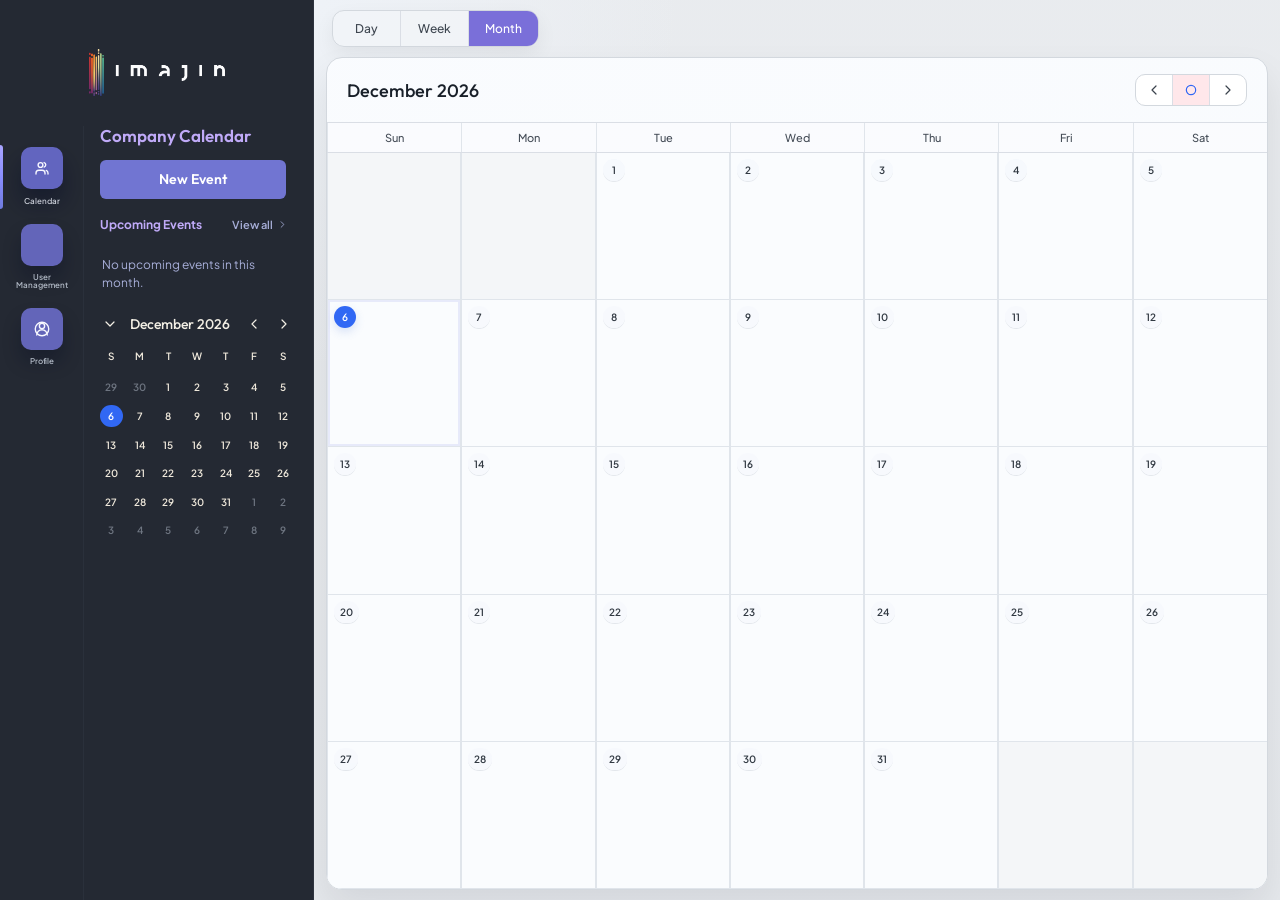
==== commit f046697d: "dsss" ====
--- a/index.html
+++ b/index.html
@@ -11,6 +11,9 @@
       rel="stylesheet"
     />
     <link rel="stylesheet" href="./src/styles/main.css" />
+    <link rel="stylesheet" href="./src/features/calendar/calendar.css" />
+    <link rel="stylesheet" href="./src/features/user-management/user-management.css" />
+    <link rel="stylesheet" href="./src/features/profile/profile.css" />
   </head>
   <body>
     <div id="app"></div>
--- a/src/styles/main.css
+++ b/src/styles/main.css
@@ -114,7 +114,7 @@
 }
 
 .sidebar__panel {
-  padding: 30px 20px 28px 16px;
+  padding: 0 20px 28px 16px;
   min-width: 0;
   overflow: hidden;
 }
@@ -559,6 +559,9 @@
     background-color 160ms ease,
     color 160ms ease,
     transform 160ms ease;
+  display: flex;
+  align-items: center;
+  justify-content: center;
 }
 
 .calendar-grid__day:hover:not(:disabled) {
@@ -588,10 +591,16 @@
 .content-stage {
   height: 100vh;
   min-width: 0;
-  overflow: hidden;
+  overflow: visible;
   background:
     radial-gradient(circle at top left, oklch(0.96 0.008 255), transparent 28%),
     linear-gradient(180deg, oklch(0.94 0.005 255), var(--bg-content));
+}
+
+.content-stage__content {
+  height: 100%;
+  padding: 0;
+  overflow: visible;
 }
 
 .content-stage__empty {
@@ -647,28 +656,28 @@
   display: flex;
   align-items: center;
   justify-content: flex-start;
-  gap: 20px;
-  padding: 0 8px;
+  gap: 14px;
+  padding: 0 6px;
 }
 
 .calendar-workspace__tabs {
   display: inline-flex;
   align-items: center;
   border: 1px solid oklch(0.88 0.01 255);
-  border-radius: 14px;
+  border-radius: 12px;
   background: oklch(0.97 0.004 255 / 0.85);
   overflow: hidden;
-  box-shadow: 0 10px 24px oklch(0.16 0.02 255 / 0.06);
+  box-shadow: 0 8px 20px oklch(0.16 0.02 255 / 0.06);
 }
 
 .calendar-workspace__tab {
-  min-width: 76px;
-  padding: 12px 20px;
+  min-width: 68px;
+  padding: 10px 16px;
   border: 0;
   border-right: 1px solid oklch(0.9 0.01 255);
   background: transparent;
   color: oklch(0.39 0.02 255);
-  font-size: 13px;
+  font-size: 12px;
   font-weight: 500;
   cursor: pointer;
 }
@@ -686,7 +695,7 @@
   min-height: 0;
   height: 100%;
   border: 1px solid oklch(0.88 0.01 255);
-  border-radius: 22px;
+  border-radius: 16px;
   background:
     linear-gradient(
       180deg,
@@ -694,7 +703,7 @@
       oklch(0.985 0.003 255 / 0.96)
     ),
     linear-gradient(135deg, oklch(0.975 0.006 255), oklch(0.95 0.008 255));
-  box-shadow: 0 22px 40px oklch(0.16 0.02 255 / 0.08);
+  box-shadow: 0 18px 36px oklch(0.16 0.02 255 / 0.08);
   overflow: hidden;
   display: grid;
   grid-template-rows: auto auto 1fr;
@@ -704,19 +713,19 @@
   display: grid;
   grid-template-columns: 1fr auto;
   align-items: center;
-  gap: 18px;
-  padding: 22px 28px;
+  gap: 14px;
+  padding: 16px 20px;
   border-bottom: 1px solid oklch(0.9 0.01 255);
 }
 
 .calendar-surface__title {
   display: inline-flex;
   align-items: center;
-  gap: 10px;
+  gap: 8px;
   margin: 0;
   color: oklch(0.24 0.02 255);
   font-family: "Outfit", sans-serif;
-  font-size: 22px;
+  font-size: 18px;
   font-weight: 500;
 }
 
@@ -724,15 +733,15 @@
   display: inline-flex;
   align-items: center;
   border: 1px solid oklch(0.88 0.01 255);
-  border-radius: 12px;
+  border-radius: 10px;
   overflow: hidden;
   background: #ffffff;
 }
 
 .calendar-surface__nav-button {
-  min-width: 44px;
-  height: 36px;
-  padding: 0 14px;
+  min-width: 36px;
+  height: 30px;
+  padding: 0 10px;
   border: 0;
   border-right: 1px solid oklch(0.9 0.01 255);
   background: transparent;
@@ -763,10 +772,10 @@
 }
 
 .calendar-surface__weekday {
-  padding: 12px 10px;
+  padding: 8px 6px;
   border-left: 1px solid oklch(0.92 0.01 255);
   color: oklch(0.42 0.02 255);
-  font-size: 12px;
+  font-size: 11px;
   font-weight: 500;
   text-align: center;
 }
@@ -787,12 +796,8 @@
 .calendar-surface__board {
   display: grid;
   grid-template-columns: repeat(7, minmax(0, 1fr));
-  grid-template-rows: repeat(6, minmax(0, 1fr));
-  background: linear-gradient(
-    180deg,
-    oklch(0.992 0.003 255 / 0.88),
-    oklch(0.985 0.003 255 / 0.96)
-  );
+  background: oklch(0.99 0.004 255 / 0.96);
+  align-items: stretch;
 }
 
 .calendar-surface__board--week {
@@ -803,7 +808,6 @@
 .calendar-surface__time-marker,
 .calendar-surface__cell {
   border-left: 1px solid oklch(0.92 0.01 255);
-  border-bottom: 1px solid oklch(0.92 0.01 255);
 }
 
 .calendar-surface__time-marker {
@@ -820,17 +824,22 @@
   position: relative;
   display: grid;
   align-content: start;
-  gap: 4px;
+  gap: 3px;
   min-width: 0;
-  min-height: 0;
-  padding: 42px 6px 6px;
+  min-height: 60px;
+  padding: 34px 4px 4px;
   overflow: hidden;
-  background: linear-gradient(
-    180deg,
-    transparent 0 72%,
-    oklch(0.92 0.008 255 / 0.34) 72% 73%,
-    transparent 73% 100%
-  );
+  background: oklch(0.99 0.004 255 / 0.92);
+  border-right: 1px solid oklch(0.92 0.01 255);
+  border-bottom: 1px solid oklch(0.92 0.01 255);
+}
+
+.calendar-surface__cell:nth-child(7n) {
+  border-right: 0;
+}
+
+.calendar-surface__cell.is-muted {
+  background: oklch(0.96 0.004 255 / 0.5);
 }
 
 .calendar-surface__cell--week {
@@ -841,17 +850,6 @@
   background: oklch(0.992 0.003 255 / 0.88);
 }
 
-.calendar-surface__cell.is-muted {
-  background:
-    linear-gradient(
-      180deg,
-      transparent 0 72%,
-      oklch(0.92 0.008 255 / 0.3) 72% 73%,
-      transparent 73% 100%
-    ),
-    oklch(0.99 0.002 255 / 0.35);
-}
-
 .calendar-surface__cell.is-selected {
   box-shadow: inset 0 0 0 2px oklch(0.83 0.06 280 / 0.32);
 }
@@ -862,16 +860,16 @@
 
 .calendar-surface__date {
   position: absolute;
-  top: 10px;
-  left: 10px;
+  top: 6px;
+  left: 6px;
   border: 0;
-  min-width: 28px;
-  min-height: 28px;
-  padding: 0 8px;
+  min-width: 22px;
+  min-height: 22px;
+  padding: 0 6px;
   border-radius: 999px;
   background: oklch(0.98 0.006 255 / 0.92);
   color: oklch(0.34 0.02 255);
-  font-size: 11px;
+  font-size: 10px;
   font-weight: 600;
   line-height: 1;
   cursor: pointer;
@@ -884,7 +882,7 @@
 .calendar-surface__date.is-today {
   background: #3168f4;
   color: #ffffff;
-  box-shadow: 0 10px 20px oklch(0.55 0.17 264 / 0.18);
+  box-shadow: 0 4px 10px oklch(0.55 0.17 264 / 0.18);
 }
 
 .calendar-surface__cell.is-muted .calendar-surface__date {
@@ -910,15 +908,15 @@
   right: auto;
   min-height: 0;
   border: 0;
-  border-radius: 9px;
+  border-radius: 6px;
   background: var(--event-bg, #6f74d8);
   color: #ffffff;
-  padding: 7px 8px;
+  padding: 4px 6px;
   text-align: left;
   display: grid;
-  gap: 2px;
+  gap: 1px;
   align-content: start;
-  box-shadow: 0 8px 14px oklch(0.18 0.04 255 / 0.1);
+  box-shadow: 0 4px 8px oklch(0.18 0.04 255 / 0.08);
   cursor: pointer;
 }
 
@@ -937,9 +935,9 @@
 }
 
 .calendar-surface__event--month {
-  min-height: 22px;
-  padding: 4px 6px;
-  border-radius: 5px;
+  min-height: 18px;
+  padding: 2px 5px;
+  border-radius: 4px;
   box-shadow: none;
 }
 
@@ -948,11 +946,30 @@
 }
 
 .calendar-surface__event-title--month {
-  font-size: 8px;
-  line-height: 1.1;
+  font-size: 7px;
+  line-height: 1.2;
   white-space: nowrap;
   overflow: hidden;
   text-overflow: ellipsis;
+}
+
+.calendar-surface__event-overflow {
+  display: inline-flex;
+  align-items: center;
+  justify-content: center;
+  min-height: 18px;
+  padding: 2px 5px;
+  border-radius: 4px;
+  background: oklch(0.86 0.02 255);
+  color: oklch(0.42 0.02 255);
+  font-size: 7px;
+  font-weight: 600;
+  cursor: pointer;
+  transition: background-color 160ms ease;
+}
+
+.calendar-surface__event-overflow:hover {
+  background: oklch(0.82 0.03 255);
 }
 
 .calendar-surface__event-title {
@@ -1149,8 +1166,16 @@
   border: 1px solid oklch(0.89 0.01 255 / 0.92);
   border-radius: 16px;
   background:
-    radial-gradient(circle at top center, oklch(0.95 0.025 278 / 0.36), transparent 32%),
-    linear-gradient(180deg, oklch(0.99 0.004 255 / 0.96), oklch(0.98 0.004 255 / 0.98));
+    radial-gradient(
+      circle at top center,
+      oklch(0.95 0.025 278 / 0.36),
+      transparent 32%
+    ),
+    linear-gradient(
+      180deg,
+      oklch(0.99 0.004 255 / 0.96),
+      oklch(0.98 0.004 255 / 0.98)
+    );
   box-shadow: 0 26px 40px oklch(0.16 0.02 255 / 0.08);
   display: grid;
   grid-template-rows: auto minmax(0, 1fr);
@@ -1163,7 +1188,11 @@
   gap: 12px;
   padding: 12px 14px;
   border-bottom: 1px solid oklch(0.9 0.01 255);
-  background: linear-gradient(180deg, oklch(0.985 0.004 255 / 0.94), oklch(0.978 0.004 255 / 0.88));
+  background: linear-gradient(
+    180deg,
+    oklch(0.985 0.004 255 / 0.94),
+    oklch(0.978 0.004 255 / 0.88)
+  );
 }
 
 .assets-search {
@@ -1242,7 +1271,9 @@
   min-height: 0;
   overflow: auto;
   display: grid;
-  grid-template-columns: 108px minmax(180px, 1.4fr) minmax(100px, 0.9fr) minmax(112px, 1fr) minmax(96px, 0.85fr) minmax(96px, 0.7fr) 104px 66px;
+  grid-template-columns:
+    108px minmax(180px, 1.4fr) minmax(100px, 0.9fr) minmax(112px, 1fr)
+    minmax(96px, 0.85fr) minmax(96px, 0.7fr) 104px 66px;
   align-content: start;
 }
 
@@ -1480,6 +1511,856 @@
 
 .user-card__status--suspended {
   background: #c15656;
+}
+
+/* User Drawer - Shares styles with Event Drawer */
+.user-drawer-overlay {
+  position: fixed;
+  inset: 0;
+  display: block;
+  pointer-events: none;
+  z-index: 30;
+}
+
+.user-drawer-overlay.is-open {
+  pointer-events: auto;
+}
+
+.user-drawer-overlay__backdrop {
+  position: absolute;
+  inset: 0;
+  border: 0;
+  background: oklch(0.2 0.02 255 / 0.24);
+  backdrop-filter: blur(10px);
+  cursor: pointer;
+  opacity: 0;
+  transition:
+    opacity 220ms ease,
+    backdrop-filter 260ms ease;
+}
+
+.user-drawer {
+  width: var(--drawer-width);
+  max-width: calc(100vw - 16px);
+  position: absolute;
+  top: 0;
+  right: 0;
+  height: 100vh;
+  display: grid;
+  grid-template-rows: auto 1fr auto;
+  background: #ffffff;
+  border-left: 1px solid oklch(0.9 0.01 255);
+  box-shadow: -12px 0 40px oklch(0.18 0.02 255 / 0.12);
+  transform: translateX(100%);
+  opacity: 0;
+  will-change: transform, opacity;
+  transition:
+    transform 360ms cubic-bezier(0.22, 1, 0.36, 1),
+    opacity 300ms ease;
+}
+
+.user-drawer-overlay.is-open .user-drawer {
+  transform: translateX(0);
+  opacity: 1;
+}
+
+.user-drawer-overlay.is-open .user-drawer-overlay__backdrop {
+  opacity: 1;
+}
+
+/* Use exact same styles as event-drawer */
+.user-drawer__header {
+  display: flex;
+  align-items: center;
+  justify-content: space-between;
+  padding: 16px 20px;
+  border-bottom: 1px solid oklch(0.9 0.01 255);
+}
+
+.user-drawer__header-left {
+  display: flex;
+  align-items: center;
+  gap: 8px;
+}
+
+.user-drawer__title {
+  margin: 0;
+  font-family: "Outfit", sans-serif;
+  font-size: 15px;
+  font-weight: 600;
+  color: oklch(0.18 0.02 255);
+}
+
+.user-drawer__back,
+.user-drawer__close {
+  border: 0;
+  background: transparent;
+  color: oklch(0.46 0.02 255);
+  cursor: pointer;
+  width: 32px;
+  height: 32px;
+  display: grid;
+  place-items: center;
+  padding: 0;
+  border-radius: 10px;
+}
+
+.user-drawer__back:hover,
+.user-drawer__back:focus-visible,
+.user-drawer__close:hover,
+.user-drawer__close:focus-visible {
+  background: oklch(0.96 0.01 255);
+}
+
+.user-drawer__body {
+  overflow-y: auto;
+  overflow-x: visible;
+  padding: 14px 20px 18px 30px;
+  display: grid;
+  align-content: start;
+  gap: 12px;
+  scrollbar-gutter: stable;
+}
+
+/* Footer - same as event drawer */
+.user-drawer__footer {
+  display: flex;
+  align-items: center;
+  justify-content: flex-start;
+  gap: 12px;
+  padding: 14px 16px;
+  border-top: 1px solid oklch(0.9 0.01 255);
+}
+
+.user-drawer__footer-actions {
+  display: flex;
+  gap: 10px;
+}
+
+.user-drawer__button {
+  border-radius: 999px;
+  padding: 10px 18px;
+  border: 1px solid oklch(0.88 0.01 255);
+  background: #ffffff;
+  color: oklch(0.36 0.02 255);
+  cursor: pointer;
+  font-size: 13px;
+}
+
+.user-drawer__button--primary {
+  border: 0;
+  background: #6f74d8;
+  color: #ffffff;
+  box-shadow: 0 10px 18px oklch(0.42 0.09 282 / 0.18);
+}
+
+.user-drawer__button--ghost {
+  background: transparent;
+}
+
+.user-drawer__button:disabled {
+  cursor: not-allowed;
+  opacity: 0.55;
+  box-shadow: none;
+}
+
+/* Asset Drawer - Shares styles with User Drawer */
+.asset-drawer-overlay {
+  position: fixed;
+  inset: 0;
+  display: block;
+  pointer-events: none;
+  z-index: 30;
+}
+
+.asset-drawer-overlay.is-open {
+  pointer-events: auto;
+}
+
+.asset-drawer-overlay__backdrop {
+  position: absolute;
+  inset: 0;
+  border: 0;
+  background: oklch(0.2 0.02 255 / 0.24);
+  backdrop-filter: blur(10px);
+  cursor: pointer;
+  opacity: 0;
+  transition:
+    opacity 220ms ease,
+    backdrop-filter 260ms ease;
+}
+
+.asset-drawer {
+  width: var(--drawer-width);
+  max-width: calc(100vw - 16px);
+  position: absolute;
+  top: 0;
+  right: 0;
+  height: 100vh;
+  display: grid;
+  grid-template-rows: auto 1fr auto;
+  background: #ffffff;
+  border-left: 1px solid oklch(0.9 0.01 255);
+  box-shadow: -12px 0 40px oklch(0.18 0.02 255 / 0.12);
+  transform: translateX(100%);
+  opacity: 0;
+  will-change: transform, opacity;
+  transition:
+    transform 360ms cubic-bezier(0.22, 1, 0.36, 1),
+    opacity 300ms ease;
+}
+
+.asset-drawer-overlay.is-open .asset-drawer {
+  transform: translateX(0);
+  opacity: 1;
+}
+
+.asset-drawer-overlay.is-open .asset-drawer-overlay__backdrop {
+  opacity: 1;
+}
+
+.asset-drawer__header {
+  display: flex;
+  align-items: center;
+  justify-content: space-between;
+  padding: 16px 20px;
+  border-bottom: 1px solid oklch(0.9 0.01 255);
+}
+
+.asset-drawer__header-left {
+  display: flex;
+  align-items: center;
+  gap: 8px;
+}
+
+.asset-drawer__title {
+  margin: 0;
+  font-family: "Outfit", sans-serif;
+  font-size: 15px;
+  font-weight: 600;
+  color: oklch(0.18 0.02 255);
+}
+
+.asset-drawer__back,
+.asset-drawer__close {
+  border: 0;
+  background: transparent;
+  color: oklch(0.46 0.02 255);
+  cursor: pointer;
+  width: 32px;
+  height: 32px;
+  display: grid;
+  place-items: center;
+  padding: 0;
+  border-radius: 10px;
+}
+
+.asset-drawer__back:hover,
+.asset-drawer__back:focus-visible,
+.asset-drawer__close:hover,
+.asset-drawer__close:focus-visible {
+  background: oklch(0.96 0.01 255);
+}
+
+.asset-drawer__body {
+  overflow-y: auto;
+  overflow-x: visible;
+  padding: 14px 20px 18px 30px;
+  display: grid;
+  align-content: start;
+  gap: 12px;
+  scrollbar-gutter: stable;
+}
+
+.asset-drawer__footer {
+  display: flex;
+  align-items: center;
+  justify-content: flex-start;
+  gap: 12px;
+  padding: 14px 16px;
+  border-top: 1px solid oklch(0.9 0.01 255);
+}
+
+.asset-drawer__footer-actions {
+  display: flex;
+  gap: 10px;
+}
+
+.asset-drawer__button {
+  border-radius: 999px;
+  padding: 10px 18px;
+  border: 1px solid oklch(0.88 0.01 255);
+  background: #ffffff;
+  color: oklch(0.36 0.02 255);
+  cursor: pointer;
+  font-size: 13px;
+  font-family: inherit;
+}
+
+.asset-drawer__button--primary {
+  border: 0;
+  background: #6f74d8;
+  color: #ffffff;
+  box-shadow: 0 10px 18px oklch(0.42 0.09 282 / 0.18);
+}
+
+.asset-drawer__button--ghost {
+  background: transparent;
+}
+
+.asset-drawer__button:disabled {
+  cursor: not-allowed;
+  opacity: 0.55;
+  box-shadow: none;
+}
+
+/* Asset Image Preview */
+.asset-drawer__image-preview {
+  width: 100%;
+  height: 180px;
+  border: 2px dashed oklch(0.88 0.01 255);
+  border-radius: 10px;
+  display: grid;
+  place-items: center;
+  overflow: hidden;
+  background: oklch(0.98 0.005 255);
+}
+
+.asset-drawer__image-preview img {
+  width: 100%;
+  height: 100%;
+  object-fit: cover;
+}
+
+.asset-drawer__image-placeholder {
+  color: oklch(0.55 0.02 255);
+  font-size: 14px;
+  font-weight: 500;
+}
+
+/* Request Detail Drawer */
+.request-detail-drawer-overlay {
+  position: fixed;
+  inset: 0;
+  display: block;
+  pointer-events: none;
+  z-index: 30;
+}
+
+.request-detail-drawer-overlay.is-open {
+  pointer-events: auto;
+}
+
+.request-detail-drawer-overlay__backdrop {
+  position: absolute;
+  inset: 0;
+  border: 0;
+  background: oklch(0.2 0.02 255 / 0.24);
+  backdrop-filter: blur(10px);
+  cursor: pointer;
+  opacity: 0;
+  transition:
+    opacity 220ms ease,
+    backdrop-filter 260ms ease;
+}
+
+.request-detail-drawer {
+  width: var(--drawer-width);
+  max-width: calc(100vw - 16px);
+  position: absolute;
+  top: 0;
+  right: 0;
+  height: 100vh;
+  display: grid;
+  grid-template-rows: auto 1fr auto;
+  background: #ffffff;
+  border-left: 1px solid oklch(0.9 0.01 255);
+  box-shadow: -12px 0 40px oklch(0.18 0.02 255 / 0.12);
+  transform: translateX(100%);
+  opacity: 0;
+  will-change: transform, opacity;
+  transition:
+    transform 360ms cubic-bezier(0.22, 1, 0.36, 1),
+    opacity 300ms ease;
+}
+
+.request-detail-drawer-overlay.is-open .request-detail-drawer {
+  transform: translateX(0);
+  opacity: 1;
+}
+
+.request-detail-drawer-overlay.is-open .request-detail-drawer-overlay__backdrop {
+  opacity: 1;
+}
+
+.request-detail-drawer__header {
+  display: flex;
+  align-items: center;
+  justify-content: space-between;
+  padding: 16px 20px;
+  border-bottom: 1px solid oklch(0.9 0.01 255);
+}
+
+.request-detail-drawer__header-left {
+  display: flex;
+  align-items: center;
+  gap: 8px;
+}
+
+.request-detail-drawer__title {
+  margin: 0;
+  font-family: "Outfit", sans-serif;
+  font-size: 15px;
+  font-weight: 600;
+  color: oklch(0.18 0.02 255);
+}
+
+.request-detail-drawer__back,
+.request-detail-drawer__close {
+  border: 0;
+  background: transparent;
+  color: oklch(0.46 0.02 255);
+  cursor: pointer;
+  width: 32px;
+  height: 32px;
+  display: grid;
+  place-items: center;
+  padding: 0;
+  border-radius: 10px;
+}
+
+.request-detail-drawer__back:hover,
+.request-detail-drawer__back:focus-visible,
+.request-detail-drawer__close:hover,
+.request-detail-drawer__close:focus-visible {
+  background: oklch(0.96 0.01 255);
+}
+
+.request-detail-drawer__body {
+  overflow-y: auto;
+  overflow-x: visible;
+  padding: 20px 24px 24px;
+  display: grid;
+  align-content: start;
+  gap: 20px;
+  scrollbar-gutter: stable;
+}
+
+.request-detail-drawer__info-row {
+  display: flex;
+  justify-content: space-between;
+  align-items: center;
+  padding: 8px 0;
+  border-bottom: 1px solid oklch(0.92 0.01 255);
+}
+
+.request-detail-drawer__info-row:last-child {
+  border-bottom: none;
+}
+
+.request-detail-drawer__info-label {
+  font-size: 12px;
+  font-weight: 600;
+  color: oklch(0.46 0.02 255);
+  text-transform: uppercase;
+  letter-spacing: 0.5px;
+}
+
+.request-detail-drawer__info-value {
+  font-size: 14px;
+  font-weight: 500;
+  color: oklch(0.18 0.02 255);
+  text-align: right;
+}
+
+.request-detail-drawer__body .drawer-form__group {
+  margin-bottom: 16px;
+}
+
+.request-detail-drawer__body .drawer-form__label {
+  display: block;
+  font-size: 11px;
+  font-weight: 600;
+  color: oklch(0.5 0.02 255);
+  text-transform: uppercase;
+  letter-spacing: 0.5px;
+  margin-bottom: 6px;
+}
+
+.request-detail-drawer__body .drawer-form__row-2col {
+  margin-bottom: 16px;
+}
+
+.request-detail-drawer__body .drawer-form__row-2col .drawer-form__group {
+  margin-bottom: 0;
+}
+
+.request-detail-drawer__info-value {
+  word-wrap: break-word;
+  word-break: break-word;
+  max-width: 200px;
+}
+
+.request-detail-drawer__info-value a {
+  color: #4f46e5;
+  text-decoration: none;
+}
+
+.request-detail-drawer__info-value a:hover {
+  text-decoration: underline;
+}
+
+.detail-field {
+  margin-bottom: 16px;
+}
+
+.detail-field:last-child {
+  margin-bottom: 0;
+}
+
+.detail-field__label {
+  font-size: 11px;
+  font-weight: 600;
+  color: oklch(0.5 0.02 255);
+  text-transform: uppercase;
+  letter-spacing: 0.5px;
+  margin-bottom: 4px;
+}
+
+.detail-field__value {
+  font-size: 14px;
+  font-weight: 500;
+  color: oklch(0.18 0.02 255);
+  line-height: 1.5;
+}
+
+.detail-field__link {
+  color: #4f46e5;
+  text-decoration: none;
+  word-break: break-all;
+}
+
+.detail-field__link:hover {
+  text-decoration: underline;
+}
+
+.request-detail-drawer__status-badge {
+  display: inline-block;
+  padding: 4px 10px;
+  border-radius: 999px;
+  font-size: 11px;
+  font-weight: 600;
+  text-transform: uppercase;
+  letter-spacing: 0.05em;
+}
+
+.request-detail-drawer__status-badge--pending {
+  background: oklch(0.85 0.08 45 / 0.15);
+  color: oklch(0.65 0.15 45);
+}
+
+.request-detail-drawer__status-badge--approved {
+  background: oklch(0.7 0.15 145 / 0.15);
+  color: oklch(0.5 0.18 145);
+}
+
+.request-detail-drawer__status-badge--warning {
+  background: oklch(0.85 0.12 45 / 0.15);
+  color: oklch(0.7 0.15 45);
+}
+
+.request-detail-drawer__status-badge--rejected {
+  background: oklch(0.7 0.18 25 / 0.15);
+  color: oklch(0.55 0.18 25);
+}
+
+.request-detail-drawer__footer {
+  display: flex;
+  align-items: center;
+  justify-content: flex-end;
+  gap: 12px;
+  padding: 14px 16px;
+  border-top: 1px solid oklch(0.9 0.01 255);
+}
+
+.request-detail-drawer__footer-actions {
+  display: flex;
+  gap: 10px;
+}
+
+.request-detail-drawer__button {
+  border-radius: 999px;
+  padding: 10px 18px;
+  border: 1px solid oklch(0.88 0.01 255);
+  background: #ffffff;
+  color: oklch(0.36 0.02 255);
+  cursor: pointer;
+  font-size: 13px;
+  font-family: inherit;
+}
+
+.request-detail-drawer__button--primary {
+  border: 0;
+  background: #6f74d8;
+  color: #ffffff;
+  box-shadow: 0 10px 18px oklch(0.42 0.09 282 / 0.18);
+}
+
+.request-detail-drawer__button--ghost {
+  background: transparent;
+}
+
+.request-detail-drawer__button--danger {
+  border-color: #c15656;
+  color: #c15656;
+}
+
+.request-detail-drawer__button--danger:hover {
+  background: #c15656;
+  color: #ffffff;
+}
+
+.new-request-drawer-overlay {
+  position: fixed;
+  inset: 0;
+  display: block;
+  pointer-events: none;
+  z-index: 30;
+}
+
+.new-request-drawer-overlay.is-open {
+  pointer-events: auto;
+}
+
+.new-request-drawer-overlay__backdrop {
+  position: absolute;
+  inset: 0;
+  border: 0;
+  background: oklch(0.2 0.02 255 / 0.24);
+  backdrop-filter: blur(10px);
+  cursor: pointer;
+  opacity: 0;
+  transition:
+    opacity 220ms ease,
+    backdrop-filter 260ms ease;
+}
+
+.new-request-drawer {
+  width: var(--drawer-width);
+  max-width: calc(100vw - 16px);
+  position: absolute;
+  top: 0;
+  right: 0;
+  height: 100vh;
+  display: grid;
+  grid-template-rows: auto 1fr auto;
+  background: #ffffff;
+  border-left: 1px solid oklch(0.9 0.01 255);
+  box-shadow: -12px 0 40px oklch(0.18 0.02 255 / 0.12);
+  transform: translateX(100%);
+  opacity: 0;
+  will-change: transform, opacity;
+  transition:
+    transform 360ms cubic-bezier(0.22, 1, 0.36, 1),
+    opacity 300ms ease;
+}
+
+.new-request-drawer-overlay.is-open .new-request-drawer {
+  transform: translateX(0);
+  opacity: 1;
+}
+
+.new-request-drawer-overlay.is-open .new-request-drawer-overlay__backdrop {
+  opacity: 1;
+}
+
+.new-request-drawer__header {
+  display: flex;
+  align-items: center;
+  justify-content: space-between;
+  padding: 16px 20px;
+  border-bottom: 1px solid oklch(0.9 0.01 255);
+}
+
+.new-request-drawer__header-left {
+  display: flex;
+  align-items: center;
+  gap: 8px;
+}
+
+.new-request-drawer__title {
+  margin: 0;
+  font-family: "Outfit", sans-serif;
+  font-size: 15px;
+  font-weight: 600;
+  color: oklch(0.18 0.02 255);
+}
+
+.new-request-drawer__back,
+.new-request-drawer__close {
+  border: 0;
+  background: transparent;
+  color: oklch(0.46 0.02 255);
+  cursor: pointer;
+  width: 32px;
+  height: 32px;
+  display: grid;
+  place-items: center;
+  padding: 0;
+  border-radius: 10px;
+}
+
+.new-request-drawer__back:hover,
+.new-request-drawer__back:focus-visible,
+.new-request-drawer__close:hover,
+.new-request-drawer__close:focus-visible {
+  background: oklch(0.96 0.01 255);
+}
+
+.new-request-drawer__body {
+  overflow-y: auto;
+  overflow-x: visible;
+  padding: 20px 24px 24px;
+  display: grid;
+  align-content: start;
+  gap: 20px;
+  scrollbar-gutter: stable;
+}
+
+.new-request-drawer__info-value {
+  font-size: 14px;
+  font-weight: 500;
+  color: oklch(0.18 0.02 255);
+}
+
+.approval-progress {
+  display: flex;
+  align-items: center;
+  gap: 0;
+  padding: 8px 0;
+}
+
+.approval-progress__step {
+  display: flex;
+  align-items: center;
+  justify-content: center;
+  padding: 6px 12px;
+  border-radius: 16px;
+  background: oklch(0.92 0.01 255);
+  color: oklch(0.5 0.02 255);
+  font-size: 12px;
+  font-weight: 500;
+}
+
+.approval-progress__step--current {
+  background: oklch(0.55 0.12 281 / 0.15);
+  color: oklch(0.35 0.12 281);
+}
+
+.approval-progress__step--completed {
+  background: oklch(0.7 0.15 145 / 0.2);
+  color: oklch(0.25 0.15 145);
+}
+
+.approval-progress__step--rejected {
+  background: oklch(0.7 0.15 0 / 0.15);
+  color: oklch(0.35 0.15 0);
+}
+
+.approval-progress__connector {
+  flex: 1;
+  height: 2px;
+  min-width: 20px;
+  background: oklch(0.88 0.01 255);
+}
+
+.request-detail-drawer__waiting-message {
+  font-size: 13px;
+  color: oklch(0.5 0.02 255);
+  font-style: italic;
+}
+
+.drawer-form__row-2col {
+  display: grid;
+  grid-template-columns: 1fr 1fr;
+  gap: 12px;
+}
+
+.drawer-form__native-select {
+  width: 100%;
+  appearance: none;
+  border: 1px solid oklch(0.88 0.01 255);
+  border-radius: 6px;
+  padding: 0 28px 0 12px;
+  min-height: 40px;
+  font-family: inherit;
+  font-size: 14px;
+  cursor: pointer;
+  background: #ffffff url("data:image/svg+xml,%3Csvg xmlns='http://www.w3.org/2000/svg' width='12' height='12' viewBox='0 0 12 12'%3E%3Cpath fill='%23464564' d='M6 8L1 3h10z'/%3E%3C/svg%3E") no-repeat right 12px center;
+}
+
+.drawer-form__native-select:focus {
+  border-color: #8f96ef;
+  box-shadow: 0 0 0 3px oklch(0.55 0.12 281 / 0.1);
+  outline: none;
+}
+
+.drawer-form__date-input {
+  width: 100%;
+  border: 1px solid oklch(0.88 0.01 255);
+  border-radius: 6px;
+  padding: 0 12px;
+  min-height: 40px;
+  font-family: inherit;
+  font-size: 14px;
+}
+
+.drawer-form__date-input:focus {
+  border-color: #8f96ef;
+  box-shadow: 0 0 0 3px oklch(0.55 0.12 281 / 0.1);
+  outline: none;
+}
+
+.new-request-drawer__footer {
+  display: flex;
+  align-items: center;
+  justify-content: flex-end;
+  gap: 12px;
+  padding: 14px 16px;
+  border-top: 1px solid oklch(0.9 0.01 255);
+}
+
+.new-request-drawer__footer-actions {
+  display: flex;
+  gap: 10px;
+}
+
+.new-request-drawer__button {
+  border-radius: 999px;
+  padding: 10px 18px;
+  border: 1px solid oklch(0.88 0.01 255);
+  background: #ffffff;
+  color: oklch(0.36 0.02 255);
+  cursor: pointer;
+  font-size: 13px;
+  font-family: inherit;
+}
+
+.new-request-drawer__button--primary {
+  border: 0;
+  background: #6f74d8;
+  color: #ffffff;
+  box-shadow: 0 10px 18px oklch(0.42 0.09 282 / 0.18);
+}
+
+.new-request-drawer__button--ghost {
+  background: transparent;
+}
+
+.new-request-drawer__button:disabled {
+  cursor: not-allowed;
+  opacity: 0.55;
+  box-shadow: none;
 }
 
 .event-drawer-overlay {
@@ -1789,22 +2670,19 @@
 }
 
 .attachment-viewer {
-  position: absolute;
-  inset: clamp(12px, 2vw, 24px);
+  position: relative;
+  width: 100vw;
+  height: 100vh;
   display: grid;
   grid-template-rows: auto minmax(0, 1fr);
-  border: 1px solid oklch(0.36 0.02 255 / 0.24);
-  border-radius: 28px;
-  background: linear-gradient(
-    180deg,
-    oklch(0.18 0.02 255 / 0.96),
-    oklch(0.14 0.02 255 / 0.94)
-  );
-  color: oklch(0.96 0.004 255);
-  box-shadow: 0 32px 80px oklch(0.08 0.03 255 / 0.38);
+  border: none;
+  border-radius: 0;
+  background: transparent;
+  color: oklch(0.24 0.02 250);
+  box-shadow: none;
   overflow: hidden;
   opacity: 0;
-  transform: translateY(28px) scale(0.98);
+  transform: scale(0.98);
   transition:
     opacity 260ms ease,
     transform 360ms cubic-bezier(0.22, 1, 0.36, 1);
@@ -1816,7 +2694,7 @@
 
 .attachment-viewer-overlay.is-open .attachment-viewer {
   opacity: 1;
-  transform: translateY(0) scale(1);
+  transform: scale(1);
 }
 
 .attachment-viewer__header {
@@ -2027,7 +2905,7 @@
 .event-drawer__body {
   overflow-y: auto;
   overflow-x: visible;
-  padding: 14px 20px 18px 16px;
+  padding: 14px 20px 18px 30px;
   display: grid;
   align-content: start;
   gap: 12px;
@@ -2047,6 +2925,241 @@
   color: oklch(0.3 0.02 255);
   font-size: 12px;
   font-weight: 650;
+}
+
+.drawer-form__required {
+  color: #c15656;
+  font-weight: 700;
+}
+
+.drawer-form__section {
+  display: block;
+}
+
+.drawer-form__section > *:not(:first-child) {
+  margin-top: 12px;
+}
+
+/* Role & Status options */
+.drawer-form__role-options,
+.drawer-form__status-options {
+  display: flex;
+  gap: 16px;
+}
+
+.drawer-form__role-option,
+.drawer-form__status-option {
+  display: flex;
+  align-items: center;
+  gap: 6px;
+  font-size: 13px;
+  cursor: pointer;
+}
+
+/* Permissions */
+.drawer-form__permissions-list {
+  display: grid;
+  gap: 8px;
+}
+
+.drawer-form__permission-item {
+  display: flex;
+  align-items: center;
+  gap: 8px;
+  font-size: 13px;
+  cursor: pointer;
+}
+
+/* Invitation toggle */
+.drawer-form__invitation-label {
+  display: flex;
+  align-items: center;
+  gap: 8px;
+  font-size: 13px;
+  cursor: pointer;
+  color: oklch(0.36 0.02 255);
+}
+
+/* Two column grid for form fields */
+.drawer-form__row-2col {
+  display: grid;
+  grid-template-columns: 1fr 1fr;
+  gap: 16px;
+}
+
+@media (max-width: 480px) {
+  .drawer-form__row-2col {
+    grid-template-columns: 1fr;
+  }
+}
+
+/* Password input with toggle button */
+.drawer-form__password-wrap {
+  position: relative;
+  display: flex;
+  align-items: center;
+  width: 100%;
+}
+
+.drawer-form__password-wrap .drawer-form__input {
+  padding-right: 40px;
+  width: 100%;
+}
+
+.drawer-form__password-toggle {
+  position: absolute;
+  right: 8px;
+  width: 28px;
+  height: 28px;
+  border: 0;
+  background: transparent;
+  color: oklch(0.5 0.02 255);
+  border-radius: 8px;
+  display: grid;
+  place-items: center;
+  cursor: pointer;
+  transition: all 0.15s ease;
+}
+
+.drawer-form__password-toggle:hover {
+  background: oklch(0.94 0.01 255);
+  color: oklch(0.36 0.02 255);
+}
+
+.drawer-form__password-toggle:focus-visible {
+  outline: none;
+  box-shadow: 0 0 0 2px #8f96ef;
+}
+
+.drawer-form__password-toggle svg {
+  width: 18px;
+  height: 18px;
+}
+
+/* Date input styling */
+.drawer-form__date-input {
+  width: 150px;
+  max-width: 100%;
+  border: 1px solid oklch(0.65 0.02 255);
+  border-radius: 10px;
+  padding: 0 12px;
+  min-height: 40px;
+  font-family: inherit;
+  font-size: 14px;
+  color: oklch(0.18 0.02 255);
+  background: #ffffff;
+  cursor: pointer;
+  transition: all 0.15s ease;
+}
+
+.drawer-form__date-input:focus {
+  outline: none;
+  border-color: #8f96ef;
+  box-shadow: 0 0 0 3px oklch(0.55 0.12 281 / 0.15);
+}
+
+.drawer-form__date-input:hover {
+  border-color: oklch(0.75 0.02 255);
+}
+
+.drawer-form__date-input::-webkit-calendar-picker-indicator {
+  color: oklch(0.5 0.02 255);
+  cursor: pointer;
+  filter: invert(0);
+}
+
+.drawer-form__date-input::-webkit-calendar-picker-indicator:hover {
+  color: oklch(0.36 0.02 255);
+}
+
+/* Custom radio buttons */
+.drawer-form__role-option input[type="radio"] {
+  appearance: none;
+  width: 18px;
+  height: 18px;
+  border: 2px solid oklch(0.75 0.02 255);
+  border-radius: 999px;
+  background: #ffffff;
+  cursor: pointer;
+  flex-shrink: 0;
+  transition: all 0.15s ease;
+  position: relative;
+}
+
+.drawer-form__role-option input[type="radio"]:hover {
+  border-color: oklch(0.55 0.12 281);
+}
+
+.drawer-form__role-option input[type="radio"]:checked {
+  border-color: #6f74d8;
+  background: #6f74d8;
+  box-shadow: inset 0 0 0 3px #ffffff;
+}
+
+.drawer-form__role-option input[type="radio"]:focus-visible {
+  outline: none;
+  box-shadow: 0 0 0 3px oklch(0.55 0.12 281 / 0.2);
+}
+
+.drawer-form__role-option span {
+  color: oklch(0.36 0.02 255);
+  font-size: 14px;
+}
+
+/* Custom checkboxes */
+.drawer-form__permission-item input[type="checkbox"],
+.drawer-form__invitation-label input[type="checkbox"] {
+  appearance: none;
+  width: 18px;
+  height: 18px;
+  border: 2px solid oklch(0.75 0.02 255);
+  border-radius: 5px;
+  background: #ffffff;
+  cursor: pointer;
+  flex-shrink: 0;
+  transition: all 0.15s ease;
+  position: relative;
+}
+
+.drawer-form__permission-item input[type="checkbox"]:hover:not(:disabled),
+.drawer-form__invitation-label input[type="checkbox"]:hover {
+  border-color: oklch(0.55 0.12 281);
+}
+
+.drawer-form__permission-item input[type="checkbox"]:checked,
+.drawer-form__invitation-label input[type="checkbox"]:checked {
+  border-color: #6f74d8;
+  background: #6f74d8;
+}
+
+.drawer-form__permission-item input[type="checkbox"]:checked::after,
+.drawer-form__invitation-label input[type="checkbox"]:checked::after {
+  content: "";
+  position: absolute;
+  left: 5px;
+  top: 2px;
+  width: 4px;
+  height: 9px;
+  border: solid #ffffff;
+  border-width: 0 2px 2px 0;
+  transform: rotate(45deg);
+}
+
+.drawer-form__permission-item input[type="checkbox"]:focus-visible,
+.drawer-form__invitation-label input[type="checkbox"]:focus-visible {
+  outline: none;
+  box-shadow: 0 0 0 3px oklch(0.55 0.12 281 / 0.2);
+}
+
+.drawer-form__permission-item input[type="checkbox"]:disabled {
+  cursor: not-allowed;
+  opacity: 0.7;
+}
+
+.drawer-form__permission-item span,
+.drawer-form__invitation-label span {
+  color: oklch(0.36 0.02 255);
+  font-size: 14px;
 }
 
 .drawer-form__title-label {
@@ -2090,18 +3203,26 @@
 }
 
 .drawer-form__title-input {
-  flex: 1;
-  border: 0;
-  background: transparent;
-  color: oklch(0.36 0.02 255);
+  width: 100%;
+  max-width: 320px;
+  border: 1px solid oklch(0.88 0.01 255);
+  background: #ffffff;
+  color: oklch(0.18 0.02 255);
   font-size: 14px;
   font-weight: 500;
   outline: none;
-  padding: 0;
+  padding: 9px 11px;
+  border-radius: 6px;
+  transition: border-color 0.15s ease;
+}
+
+.drawer-form__title-input:focus {
+  border-color: #8f96ef;
+  box-shadow: 0 0 0 3px oklch(0.55 0.12 281 / 0.1);
 }
 
 .drawer-form__title-input::placeholder {
-  color: oklch(0.5 0.02 255);
+  color: oklch(0.55 0.02 255);
 }
 
 .drawer-form__tag-picker {
@@ -2175,10 +3296,83 @@
 .drawer-form__section-label {
   display: inline-flex;
   align-items: center;
-  gap: 7px;
+  gap: 6px;
   color: oklch(0.3 0.02 255);
   font-size: 12px;
   font-weight: 650;
+  margin-bottom: 12px;
+  padding-bottom: 8px;
+  border-bottom: 2px solid oklch(0.55 0.12 281);
+}
+
+.request-detail-drawer .drawer-form__section {
+  background: oklch(0.98 0.01 255);
+  border: 1px solid oklch(0.9 0.01 255);
+  border-radius: 8px;
+  padding: 16px;
+}
+
+.drawer-form__all-day-row {
+  display: flex;
+  align-items: center;
+  gap: 12px;
+  margin-top: 8px;
+}
+
+.drawer-form__all-day-label {
+  font-size: 14px;
+  font-weight: 500;
+  color: oklch(0.3 0.02 255);
+}
+
+.switch {
+  --sizeVar: 1.2em;
+  --color-primary: oklch(0.85 0.01 255);
+  --color-secondary: oklch(0.5 0.02 255);
+  --color-primary-on: #6365b9;
+  --color-secondary-on: #ffffff;
+  position: relative;
+  width: calc(var(--sizeVar) * 2);
+  height: var(--sizeVar);
+  background-color: var(--color-primary);
+  border-radius: 999px;
+  cursor: pointer;
+  transition:
+    background-color 200ms ease,
+    box-shadow 200ms ease;
+  box-shadow: 0 1px 3px oklch(0.1 0.02 255 / 0.2);
+  flex-shrink: 0;
+}
+
+.switch::after {
+  content: "";
+  position: absolute;
+  top: 2px;
+  left: 2px;
+  height: calc(var(--sizeVar) - 4px);
+  width: calc(var(--sizeVar) - 4px);
+  background-color: var(--color-secondary);
+  border-radius: 999px;
+  box-shadow: 0 2px 4px oklch(0 0 0 / 0.15);
+  transition:
+    transform 250ms cubic-bezier(0.34, 1.56, 0.64, 1),
+    background-color 250ms ease;
+  will-change: transform, background-color;
+}
+
+.switch:has(input:checked)::after {
+  transform: translateX(calc(var(--sizeVar)));
+  background-color: var(--color-secondary-on);
+}
+
+.switch:has(input:checked) {
+  background-color: var(--color-primary-on);
+}
+
+.switch input {
+  opacity: 0;
+  width: 0;
+  height: 0;
 }
 
 .drawer-form__section-icon {
@@ -2199,13 +3393,13 @@
 .drawer-form__select,
 .drawer-form__textarea {
   width: 100%;
+  max-width: 320px;
   border: 1px solid oklch(0.88 0.01 255);
   background: #ffffff;
-  color: oklch(0.36 0.02 255);
-  border-radius: 9px;
+  color: oklch(0.18 0.02 255);
+  border-radius: 6px;
   padding: 9px 11px;
-  box-shadow: inset 0 1px 3px oklch(0.93 0.01 255);
-  font-size: 12.5px;
+  font-size: 14px;
   line-height: 1.35;
 }
 
@@ -2219,12 +3413,12 @@
   border-color: #8f96ef;
   box-shadow:
     inset 0 1px 3px oklch(0.93 0.01 255),
-    0 0 0 3px oklch(0.82 0.07 280 / 0.28);
+    0 0 0 3px oklch(0.55 0.12 281 / 0.15);
 }
 
 .drawer-form__input::placeholder,
 .drawer-form__textarea::placeholder {
-  color: oklch(0.7 0.02 255);
+  color: oklch(0.7 0.02 255 / 0.6);
 }
 
 .drawer-form__input--button,
@@ -2244,25 +3438,152 @@
 }
 
 .drawer-form__row--time {
+  display: flex;
   align-items: stretch;
-}
-
-.drawer-form__row--time .drawer-form__input {
+  gap: 12px;
+  margin-top: 10px;
+}
+
+.drawer-form__row--time.is-hidden {
+  display: none;
+}
+
+.drawer-form__row--datetime {
+  display: flex;
+  align-items: stretch;
+  gap: 16px;
+}
+
+.drawer-form__datetime-field {
   flex: 1;
-}
-
-.drawer-form__row--time .drawer-form__input[type="date"] {
-  flex: 1.25;
-}
-
-.drawer-form__row--time .drawer-form__date-field {
-  flex: 1.2;
-  min-width: 0;
+  display: flex;
+  flex-direction: column;
+  gap: 8px;
+}
+
+.drawer-form__date-label {
+  display: block;
+  font-size: 11px;
+  font-weight: 600;
+  color: oklch(0.45 0.02 255);
+  text-transform: uppercase;
+  letter-spacing: 0.5px;
+}
+
+.drawer-form__datetime-inputs {
+  display: flex;
+  gap: 10px;
+}
+
+.drawer-form__input-wrap {
+  position: relative;
+  flex: 0 1 auto;
+  min-height: 40px;
+  display: flex;
+  align-items: center;
+  gap: 8px;
+  padding: 0 12px;
+  border: 1px solid oklch(0.8 0.01 255);
+  border-radius: 10px;
+  background: #ffffff;
+  transition:
+    border-color 180ms ease,
+    box-shadow 180ms ease,
+    background-color 180ms ease;
+  overflow: hidden;
+  cursor: pointer;
+}
+
+.drawer-form__input-wrap:hover {
+  border-color: oklch(0.7 0.02 255);
+}
+
+.drawer-form__input-wrap:focus-within {
+  border-color: #6365b9;
+  box-shadow: 0 0 0 3px oklch(0.55 0.12 281 / 0.1);
+}
+
+.drawer-form__input-wrap.is-hidden {
+  display: none;
+}
+
+.drawer-form__input-wrap .ui-icon {
+  color: oklch(0.55 0.02 255);
+  font-size: 14px;
+  pointer-events: none;
+  flex-shrink: 0;
+}
+
+.drawer-form__datetime-display {
+  flex: 0 0 auto;
+  color: oklch(0.32 0.02 255);
+  font-size: 13px;
+  font-weight: 500;
+  white-space: nowrap;
+  cursor: pointer;
+  padding: 2px 4px;
+  border-radius: 4px;
+  transition:
+    background-color 150ms ease,
+    color 150ms ease;
+}
+
+.drawer-form__datetime-display:hover {
+  background-color: oklch(0.92 0.01 255);
+  color: oklch(0.25 0.02 255);
+}
+
+.drawer-form__datetime-separator {
+  color: oklch(0.6 0.02 255);
+  font-size: 13px;
+  flex-shrink: 0;
+  padding: 0 2px;
+}
+
+.drawer-form__datetime-inputs .drawer-form__date-input,
+.drawer-form__datetime-inputs .drawer-form__time-input {
+  position: absolute;
+  opacity: 0;
+  pointer-events: none;
+  inset: 0;
+}
+
+.drawer-form__datetime-inputs.is-hidden {
+  display: none;
+}
+
+.drawer-form__datetime-inputs
+  .drawer-form__date-input::-webkit-calendar-picker-indicator,
+.drawer-form__datetime-inputs
+  .drawer-form__time-input::-webkit-calendar-picker-indicator {
+  opacity: 0;
+  position: absolute;
+  inset: 0;
+  cursor: pointer;
+}
+
+.drawer-form__datetime-inputs .drawer-form__date-input:focus,
+.drawer-form__datetime-inputs .drawer-form__time-input:focus {
+  outline: none;
+}
+
+.drawer-form__datetime-inputs .drawer-form__time-input.is-hidden {
+  display: none;
+}
+
+.drawer-form__datetime-inputs .drawer-form__date-input {
+  flex: 1;
 }
 
 .drawer-form__row--time .drawer-form__time-select {
-  flex: 0.72;
-  min-width: 0;
+  flex: 1;
+}
+
+.drawer-form__row--time .drawer-form__arrow {
+  display: flex;
+  align-items: center;
+  justify-content: center;
+  color: oklch(0.52 0.02 255);
 }
 
 .drawer-form__date-field {
@@ -2270,7 +3591,7 @@
   z-index: 6;
 }
 
-.drawer-form__date-trigger {
+.drawer-form__date-wrap .drawer-form__date-trigger {
   width: 100%;
   min-height: 40px;
   border: 1px solid oklch(0.88 0.01 255);
@@ -2292,6 +3613,10 @@
   max-width: 296px;
   padding: 14px;
   border: 1px solid oklch(0.88 0.01 255);
+  background: #ffffff;
+  z-index: 100;
+  border-radius: 12px;
+  box-shadow: 0 8px 24px oklch(0.16 0.02 255 / 0.12);
   border-radius: 14px;
   background: #ffffff;
   box-shadow: 0 20px 36px oklch(0.18 0.02 255 / 0.16);
@@ -2445,8 +3770,9 @@
 
 .drawer-form__native-select {
   width: 100%;
+  max-width: 320px;
   appearance: none;
-  border: 1px solid oklch(0.88 0.01 255);
+  border: 1px solid oklch(0.65 0.02 255);
   background: #ffffff;
   color: oklch(0.36 0.02 255);
   border-radius: 9px;
@@ -3025,7 +4351,7 @@
 
 .drawer-detail__ordered {
   margin: 0;
-  padding-left: 24px;
+  padding-left: 14px;
   display: grid;
   gap: 14px;
 }
@@ -3217,9 +4543,12 @@
   backdrop-filter: blur(6px);
 }
 
-.drawer-detail__attachment--interactive:hover .drawer-detail__attachment-overlay,
-.drawer-detail__attachment--interactive:focus-visible .drawer-detail__attachment-overlay,
-.drawer-detail__attachment--interactive:focus-within .drawer-detail__attachment-overlay {
+.drawer-detail__attachment--interactive:hover
+  .drawer-detail__attachment-overlay,
+.drawer-detail__attachment--interactive:focus-visible
+  .drawer-detail__attachment-overlay,
+.drawer-detail__attachment--interactive:focus-within
+  .drawer-detail__attachment-overlay {
   opacity: 1;
   background: rgb(18 22 34 / 0.56);
 }
@@ -3435,23 +4764,24 @@
   display: inline-flex;
   align-items: center;
   gap: 10px;
-  padding: 10px 12px;
-  border: 1px solid oklch(0.32 0.01 255 / 0.5);
+  padding: 10px 16px;
+  border: none;
   border-radius: 999px;
-  background: oklch(0.17 0.01 255 / 0.9);
-  box-shadow: 0 18px 42px oklch(0.02 0.01 255 / 0.34);
+  background: oklch(0.2 0.01 255 / 0.85);
+  backdrop-filter: blur(16px);
+  box-shadow: 0 8px 32px oklch(0 0 0 / 0.4);
   transform: translateX(-50%);
 }
 
 .attachment-viewer__icon-button {
-  width: 46px;
-  height: 46px;
+  width: 40px;
+  height: 40px;
   display: inline-grid;
   place-items: center;
   border: 0;
   border-radius: 999px;
-  background: oklch(0.24 0.01 255 / 0.96);
-  color: oklch(0.96 0.004 255);
+  background: transparent;
+  color: oklch(0.95 0.004 255);
   cursor: pointer;
   transition:
     transform 160ms ease,
@@ -3459,20 +4789,10 @@
     opacity 160ms ease;
 }
 
-.attachment-viewer__top-actions {
-  position: absolute;
-  top: clamp(16px, 3vw, 28px);
-  right: clamp(16px, 3vw, 28px);
-  z-index: 2;
-  display: inline-flex;
-  align-items: center;
-  gap: 10px;
-}
-
 .attachment-viewer__icon-button:hover,
 .attachment-viewer__icon-button:focus-visible {
-  transform: translateY(-1px);
-  background: oklch(0.3 0.01 255 / 1);
+  transform: scale(1.1);
+  background: oklch(1 0 0 / 0.15);
 }
 
 .attachment-viewer__icon-button .ui-icon {
@@ -3547,8 +4867,16 @@
   align-content: start;
   gap: 18px;
   background:
-    radial-gradient(circle at top right, oklch(0.93 0.025 185 / 0.34), transparent 26%),
-    radial-gradient(circle at left 20%, oklch(0.92 0.016 80 / 0.38), transparent 22%),
+    radial-gradient(
+      circle at top right,
+      oklch(0.93 0.025 185 / 0.34),
+      transparent 26%
+    ),
+    radial-gradient(
+      circle at left 20%,
+      oklch(0.92 0.016 80 / 0.38),
+      transparent 22%
+    ),
     linear-gradient(180deg, oklch(0.985 0.004 85), oklch(0.955 0.008 90));
 }
 
@@ -3557,7 +4885,11 @@
 .asset-form-surface,
 .asset-notice {
   border: 1px solid var(--asset-line);
-  background: linear-gradient(180deg, rgb(255 255 255 / 0.88), var(--asset-surface));
+  background: linear-gradient(
+    180deg,
+    rgb(255 255 255 / 0.88),
+    var(--asset-surface)
+  );
   box-shadow: 0 24px 42px oklch(0.18 0.015 80 / 0.08);
 }
 
@@ -3578,7 +4910,11 @@
   width: 280px;
   height: 280px;
   border-radius: 50%;
-  background: radial-gradient(circle, oklch(0.82 0.04 185 / 0.22), transparent 66%);
+  background: radial-gradient(
+    circle,
+    oklch(0.82 0.04 185 / 0.22),
+    transparent 66%
+  );
   pointer-events: none;
 }
 
@@ -3652,7 +4988,8 @@
   padding: 14px 16px;
   border-radius: 18px;
   background: color-mix(in oklch, white 78%, var(--asset-accent) 8%);
-  border: 1px solid color-mix(in oklch, var(--asset-accent) 12%, var(--asset-line));
+  border: 1px solid
+    color-mix(in oklch, var(--asset-accent) 12%, var(--asset-line));
 }
 
 .asset-hub__metric-value,
@@ -3714,7 +5051,11 @@
 
 .asset-button--primary {
   border-color: transparent;
-  background: linear-gradient(180deg, var(--asset-accent), var(--asset-accent-strong));
+  background: linear-gradient(
+    180deg,
+    var(--asset-accent),
+    var(--asset-accent-strong)
+  );
   color: oklch(0.98 0.004 95);
 }
 
@@ -3949,7 +5290,9 @@
 
 .asset-table {
   display: grid;
-  grid-template-columns: minmax(220px, 1.55fr) minmax(140px, 1fr) minmax(140px, 0.9fr) minmax(120px, 0.85fr) 92px 110px 64px;
+  grid-template-columns:
+    minmax(220px, 1.55fr) minmax(140px, 1fr) minmax(140px, 0.9fr)
+    minmax(120px, 0.85fr) 92px 110px 64px;
   gap: 10px 12px;
 }
 
@@ -4111,7 +5454,8 @@
   gap: 10px;
   padding: 26px;
   border-radius: 24px;
-  border: 1px dashed color-mix(in oklch, var(--asset-accent) 24%, var(--asset-line));
+  border: 1px dashed
+    color-mix(in oklch, var(--asset-accent) 24%, var(--asset-line));
   background: color-mix(in oklch, white 86%, var(--asset-accent) 5%);
 }
 
@@ -4136,7 +5480,11 @@
   display: block;
   height: 100%;
   border-radius: inherit;
-  background: linear-gradient(90deg, var(--asset-accent), var(--asset-accent-strong));
+  background: linear-gradient(
+    90deg,
+    var(--asset-accent),
+    var(--asset-accent-strong)
+  );
 }
 
 .asset-form-surface {
@@ -4389,6 +5737,15 @@
     max-width: 100vw;
   }
 
+  .user-drawer-overlay {
+    display: block;
+  }
+
+  .user-drawer {
+    width: min(100vw, 42rem);
+    max-width: 100vw;
+  }
+
   .attachment-viewer__media {
     max-width: calc(100vw - 28px);
     max-height: calc(100vh - 132px);
@@ -4446,8 +5803,11 @@
   --asset-line: oklch(0.9 0.01 250);
   --asset-text: oklch(0.29 0.015 250);
   --asset-muted: oklch(0.53 0.02 250);
-  background:
-    linear-gradient(180deg, oklch(0.965 0.003 255), oklch(0.935 0.007 250));
+  background: linear-gradient(
+    180deg,
+    oklch(0.965 0.003 255),
+    oklch(0.935 0.007 250)
+  );
   gap: 14px;
   padding: clamp(18px, 2vw, 24px);
 }
@@ -4579,7 +5939,11 @@
 
 .asset-button--primary {
   border-color: color-mix(in oklch, var(--asset-accent) 55%, var(--asset-line));
-  background: linear-gradient(180deg, oklch(0.59 0.14 248), oklch(0.52 0.11 248));
+  background: linear-gradient(
+    180deg,
+    oklch(0.59 0.14 248),
+    oklch(0.52 0.11 248)
+  );
   color: oklch(0.98 0.004 255);
 }
 
@@ -4640,7 +6004,8 @@
   max-height: calc(100vh - 170px);
   overflow: auto;
   align-self: start;
-  border-left: 3px solid color-mix(in oklch, var(--asset-accent) 36%, var(--asset-line));
+  border-left: 3px solid
+    color-mix(in oklch, var(--asset-accent) 36%, var(--asset-line));
 }
 
 .asset-query-toolbar {
@@ -4673,7 +6038,9 @@
 }
 
 .asset-table {
-  grid-template-columns: minmax(220px, 1.55fr) minmax(140px, 1fr) minmax(140px, 0.9fr) minmax(120px, 0.85fr) 92px 102px 120px;
+  grid-template-columns:
+    minmax(220px, 1.55fr) minmax(140px, 1fr) minmax(140px, 0.9fr)
+    minmax(120px, 0.85fr) 92px 102px 120px;
   gap: 8px 10px;
 }
 
@@ -4800,18 +6167,13 @@
   min-height: 124px;
 }
 
-.calendar-events-modal-overlay,
 .attachment-viewer-overlay {
   position: fixed;
   inset: 0;
-  display: flex;
-  justify-content: flex-end;
-  align-items: stretch;
-  padding: 0;
+  display: block;
   pointer-events: none;
 }
 
-.calendar-events-modal-overlay.is-open,
 .attachment-viewer-overlay.is-open {
   pointer-events: auto;
 }
@@ -4820,33 +6182,12 @@
 .attachment-viewer-overlay__backdrop {
   position: absolute;
   inset: 0;
-  background: oklch(0.17 0.01 250 / 0.34);
+  background: oklch(0.12 0.01 255 / 0.85);
+  backdrop-filter: blur(12px);
   opacity: 0;
   transition: opacity 220ms ease;
 }
 
-.calendar-events-modal,
-.attachment-viewer {
-  position: relative;
-  inset: auto;
-  z-index: 1;
-  margin-left: auto;
-  height: 100vh;
-  max-height: 100vh;
-  border: 0;
-  border-left: 1px solid oklch(0.86 0.01 250);
-  border-radius: 0;
-  box-shadow: -24px 0 48px oklch(0.14 0.01 250 / 0.18);
-  transform: translateX(100%);
-  transition: transform 260ms cubic-bezier(0.22, 1, 0.36, 1);
-}
-
-.calendar-events-modal-overlay.is-open .calendar-events-modal,
-.attachment-viewer-overlay.is-open .attachment-viewer {
-  transform: translateX(0);
-}
-
-.calendar-events-modal-overlay.is-open .calendar-events-modal-overlay__backdrop,
 .attachment-viewer-overlay.is-open .attachment-viewer-overlay__backdrop {
   opacity: 1;
 }
@@ -4855,7 +6196,11 @@
   width: min(430px, 100vw);
   display: grid;
   grid-template-rows: auto minmax(0, 1fr);
-  background: linear-gradient(180deg, oklch(0.985 0.002 255), oklch(0.965 0.005 250));
+  background: linear-gradient(
+    180deg,
+    oklch(0.985 0.002 255),
+    oklch(0.965 0.005 250)
+  );
 }
 
 .calendar-events-modal__header {
@@ -4909,24 +6254,19 @@
   z-index: 42;
 }
 
-.attachment-viewer {
-  width: min(56rem, 100vw);
-  display: grid;
-  grid-template-rows: auto minmax(0, 1fr) auto;
-  background: linear-gradient(180deg, oklch(0.955 0.004 255), oklch(0.93 0.006 250));
-  color: oklch(0.24 0.02 250);
-  overflow: hidden;
-}
-
 .attachment-viewer__top-actions {
-  position: relative;
-  top: auto;
-  right: auto;
+  position: absolute;
+  top: 20px;
+  right: 20px;
+  z-index: 10;
+  display: flex;
+  gap: 8px;
   justify-content: flex-end;
-  padding: 14px 18px;
-  border-bottom: 1px solid oklch(0.88 0.01 250);
-  background: rgb(255 255 255 / 0.74);
-  backdrop-filter: blur(12px);
+  padding: 8px;
+  border-radius: 999px;
+  background: oklch(0.2 0.01 255 / 0.8);
+  backdrop-filter: blur(16px);
+  box-shadow: 0 8px 32px oklch(0 0 0 / 0.3);
 }
 
 .attachment-viewer__viewport {
@@ -4934,21 +6274,67 @@
   inset: auto;
   min-height: 0;
   overflow: auto;
-  padding: 18px;
+  padding: 0;
   background: transparent;
+  display: flex;
+  align-items: flex-start;
+  justify-content: center;
+}
+
+.attachment-viewer__viewport::-webkit-scrollbar {
+  width: 10px;
+  height: 10px;
+}
+
+.attachment-viewer__viewport::-webkit-scrollbar-track {
+  background: oklch(0.94 0.004 255);
+  border-radius: 0;
+}
+
+.attachment-viewer__viewport::-webkit-scrollbar-thumb {
+  background: oklch(0.65 0.02 255);
+  border: 2px solid oklch(0.98 0.004 255);
+  border-radius: 5px;
+}
+
+.attachment-viewer__viewport::-webkit-scrollbar-thumb:hover {
+  background: oklch(0.55 0.02 255);
 }
 
 .attachment-viewer__viewport--document {
-  padding-bottom: 18px;
+  padding: 80px 20px 20px;
 }
 
 .attachment-viewer__stage {
+  transform: translate(var(--viewer-offset-x, 0), var(--viewer-offset-y, 0))
+    scale(var(--viewer-scale, 1));
+  transform-origin: center center;
+  transition: transform 160ms ease;
+  will-change: transform;
   min-height: 100%;
+  display: flex;
+  align-items: center;
+  justify-content: center;
+  padding: 0 5px 30px 5px;
+}
+
+.attachment-viewer__viewport.is-dragging .attachment-viewer__stage {
+  transition: none;
 }
 
 .attachment-viewer__media {
-  max-width: min(100%, 780px);
-  max-height: calc(100vh - 190px);
+  max-width: 90vw;
+  max-height: 85vh;
+  object-fit: contain;
+  display: block;
+  margin: 0 auto;
+  border-radius: 8px;
+  box-shadow: 0 20px 60px oklch(0.1 0.02 255 / 0.3);
+}
+
+.attachment-viewer__media--image {
+  max-height: 85vh;
+  width: auto;
 }
 
 .attachment-viewer__dock {
@@ -5061,3 +6447,3963 @@
     width: 100vw;
   }
 }
+
+.assets-workspace {
+  display: flex;
+  flex-direction: column;
+  height: 100%;
+  padding: 32px 48px;
+  gap: 0;
+  background: oklch(0.94 0.005 255);
+}
+
+.assets-workspace__header-toolbar {
+  display: flex;
+  flex-direction: column;
+  gap: 20px;
+  padding: 0 48px 20px 48px;
+  margin: 0 -48px;
+  background: #e9ebee;
+  position: sticky;
+  top: 0;
+  z-index: 20;
+  transition: box-shadow 200ms ease;
+}
+
+.assets-workspace__table-wrapper--scrolled + .assets-workspace__header-toolbar,
+.assets-workspace__header-toolbar--scrolled {
+  box-shadow: 0 4px 24px oklch(0.12 0.03 260 / 0.12);
+}
+
+.assets-workspace__header {
+  display: flex;
+  justify-content: space-between;
+  align-items: flex-end;
+  gap: 32px;
+}
+
+.assets-workspace__title-block {
+  display: flex;
+  flex-direction: column;
+  gap: 8px;
+}
+
+.assets-workspace__eyebrow {
+  font-size: 10px;
+  font-weight: 700;
+  text-transform: uppercase;
+  letter-spacing: 1.5px;
+  color: oklch(0.55 0.18 280);
+  margin: 0;
+}
+
+.assets-workspace__title {
+  font-family: "Outfit", sans-serif;
+  font-size: 28px;
+  font-weight: 700;
+  color: oklch(0.18 0.02 260);
+  margin: 0;
+  letter-spacing: -0.8px;
+  line-height: 1.1;
+}
+
+.assets-workspace__actions {
+  display: flex;
+  gap: 12px;
+}
+
+.assets-workspace__btn {
+  display: flex;
+  align-items: center;
+  gap: 8px;
+  padding: 10px 16px;
+  border: none;
+  border-radius: 6px;
+  background: oklch(0.55 0.18 280);
+  color: oklch(0.98 0.01 280);
+  font-size: 12px;
+  font-weight: 600;
+  cursor: pointer;
+  transition:
+    background 200ms cubic-bezier(0.22, 1, 0.36, 1),
+    transform 200ms cubic-bezier(0.22, 1, 0.36, 1);
+}
+
+.assets-workspace__btn:hover {
+  background: oklch(0.48 0.2 280);
+  transform: translateY(-1px);
+}
+
+.assets-workspace__btn:active {
+  transform: translateY(0);
+}
+
+.assets-workspace__btn:focus-visible {
+  outline: 2px solid oklch(0.55 0.18 280);
+  outline-offset: 2px;
+}
+
+.assets-workspace__btn .ui-icon {
+  font-size: 15px;
+}
+
+.assets-workspace__toolbar {
+  display: flex;
+  gap: 16px;
+  align-items: center;
+  padding: 4px 0;
+}
+
+.assets-workspace__search {
+  position: relative;
+  flex: 1;
+  max-width: 380px;
+}
+
+.assets-workspace__search-input {
+  width: 100%;
+  padding: 10px 14px 10px 40px;
+  border: 1px solid oklch(0.86 0.01 280);
+  border-radius: 6px;
+  font-size: 13px;
+  background: oklch(0.99 0.005 280);
+  color: oklch(0.2 0.02 260);
+  transition:
+    border-color 180ms ease,
+    box-shadow 180ms ease;
+}
+
+.assets-workspace__search-input:focus {
+  outline: none;
+  border-color: oklch(0.55 0.18 280);
+  box-shadow: 0 0 0 3px oklch(0.55 0.18 280 / 0.12);
+}
+
+.assets-workspace__search-input::placeholder {
+  color: oklch(0.65 0.02 280);
+}
+
+.assets-workspace__search-icon {
+  position: absolute;
+  left: 14px;
+  top: 50%;
+  transform: translateY(-50%);
+  color: oklch(0.55 0.02 280);
+  pointer-events: none;
+}
+
+.assets-workspace__search-icon .ui-icon {
+  font-size: 16px;
+}
+
+.assets-workspace__filter {
+  position: relative;
+}
+
+.assets-workspace__filter-btn {
+  display: flex;
+  align-items: center;
+  gap: 8px;
+  padding: 10px 14px;
+  border: 1px solid oklch(0.86 0.01 280);
+  border-radius: 6px;
+  background: oklch(0.99 0.005 280);
+  font-size: 12px;
+  font-weight: 500;
+  color: oklch(0.25 0.02 260);
+  cursor: pointer;
+  transition:
+    border-color 180ms ease,
+    background 180ms ease;
+}
+
+.assets-workspace__filter-btn:hover {
+  border-color: oklch(0.55 0.18 280);
+  background: oklch(0.55 0.18 280 / 0.06);
+}
+
+.assets-workspace__filter-btn:focus-visible {
+  outline: 2px solid oklch(0.55 0.18 280);
+  outline-offset: 2px;
+}
+
+.assets-workspace__filter-btn .ui-icon {
+  font-size: 15px;
+  color: oklch(0.5 0.02 280);
+}
+
+.assets-workspace__filter-dropdown {
+  position: absolute;
+  top: calc(100% + 8px);
+  right: 0;
+  min-width: 170px;
+  background: oklch(0.99 0.005 280);
+  border: 1px solid oklch(0.86 0.01 280);
+  border-radius: 8px;
+  box-shadow: 0 8px 32px oklch(0.15 0.03 260 / 0.15);
+  opacity: 0;
+  visibility: hidden;
+  transform: translateY(-6px);
+  transition: all 200ms cubic-bezier(0.22, 1, 0.36, 1);
+  z-index: 100;
+  overflow: hidden;
+}
+
+.assets-workspace__filter-dropdown.is-open {
+  opacity: 1;
+  visibility: visible;
+  transform: translateY(0);
+}
+
+.assets-workspace__filter-option {
+  display: block;
+  width: 100%;
+  padding: 10px 14px;
+  border: none;
+  background: none;
+  text-align: left;
+  font-size: 12px;
+  color: oklch(0.28 0.02 260);
+  cursor: pointer;
+  transition: background 100ms ease;
+}
+
+.assets-workspace__filter-option:hover {
+  background: oklch(0.55 0.18 280 / 0.08);
+}
+
+.assets-workspace__filter-option.is-active {
+  background: oklch(0.55 0.18 280);
+  color: oklch(0.98 0.01 280);
+}
+
+.assets-workspace__count {
+  margin-left: auto;
+  margin-right: 1px;
+  font-size: 13px;
+  color: oklch(0.45 0.02 280);
+  font-weight: 500;
+  white-space: nowrap;
+}
+
+.assets-workspace__table-wrapper {
+  flex: 1;
+  display: flex;
+  flex-direction: column;
+  background: white;
+  border: 1px solid oklch(0.86 0.01 280);
+  border-radius: 12px;
+  overflow: hidden;
+  min-height: 0;
+}
+
+.assets-workspace__table {
+  width: 100%;
+  border-collapse: collapse;
+  background: white;
+  display: flex;
+  flex-direction: column;
+  min-height: 0;
+  flex: 1;
+}
+
+.assets-workspace__table thead {
+  position: sticky;
+  top: 0;
+  background: oklch(0.96 0.008 280);
+  z-index: 10;
+  flex-shrink: 0;
+  border-bottom: 1px solid oklch(0.82 0.01 280);
+}
+
+.assets-workspace__table thead::after {
+  content: "";
+  position: absolute;
+  left: 0;
+  right: 0;
+  bottom: 0;
+  height: 2px;
+  background: oklch(0.55 0.18 280 / 0.15);
+  opacity: 0;
+  transition: opacity 200ms ease;
+  pointer-events: none;
+}
+
+.assets-workspace__table-body--scrolled .assets-workspace__table thead::after {
+  opacity: 1;
+}
+
+.assets-workspace__table tbody {
+  display: block;
+  overflow-y: auto;
+  flex: 1;
+  min-height: 0;
+}
+
+.assets-workspace__table tbody::-webkit-scrollbar {
+  width: 8px;
+}
+
+.assets-workspace__table tbody::-webkit-scrollbar-track {
+  background: oklch(0.94 0.01 280);
+}
+
+.assets-workspace__table tbody::-webkit-scrollbar-thumb {
+  background: oklch(0.55 0.18 280);
+  border-radius: 4px;
+  border: none;
+}
+
+.assets-workspace__table tbody::-webkit-scrollbar-thumb:hover {
+  background: oklch(0.48 0.2 280);
+}
+
+.assets-workspace__table thead,
+.assets-workspace__table tbody tr {
+  display: table;
+  width: 100%;
+  table-layout: fixed;
+}
+
+.assets-workspace__table th {
+  padding: 14px 16px;
+  text-align: left;
+  font-size: 10px;
+  font-weight: 700;
+  text-transform: uppercase;
+  letter-spacing: 1px;
+  color: oklch(0.5 0.02 280);
+}
+
+.assets-workspace__table th:nth-child(1),
+.assets-workspace__table td:nth-child(1) {
+  width: 38%;
+}
+
+.assets-workspace__table th:nth-child(2),
+.assets-workspace__table td:nth-child(2) {
+  width: 14%;
+}
+
+.assets-workspace__table th:nth-child(3),
+.assets-workspace__table td:nth-child(3) {
+  width: 14%;
+}
+
+.assets-workspace__table th:nth-child(4),
+.assets-workspace__table td:nth-child(4) {
+  width: 10%;
+}
+
+.assets-workspace__table th:nth-child(5),
+.assets-workspace__table td:nth-child(5) {
+  width: 15%;
+}
+
+.assets-workspace__table th:nth-child(6),
+.assets-workspace__table td:nth-child(6) {
+  width: 9%;
+}
+
+.assets-workspace__table td {
+  padding: 12px 16px;
+  font-size: 12px;
+  color: oklch(0.22 0.02 260);
+  border-bottom: 1px solid oklch(0.91 0.008 280);
+}
+
+.assets-workspace__table tbody tr {
+  transition: background 120ms ease;
+}
+
+.assets-workspace__table tbody tr:hover {
+  background: oklch(0.55 0.18 280 / 0.04);
+}
+
+.assets-workspace__table tbody tr:hover td {
+  border-bottom-color: oklch(0.55 0.18 280 / 0.1);
+}
+
+.assets-workspace__table tbody tr:last-child td {
+  border-bottom: none;
+}
+
+.assets-workspace__table td:nth-child(1) {
+  font-weight: 500;
+  color: oklch(0.2 0.02 260);
+  overflow: hidden;
+  text-overflow: ellipsis;
+  white-space: nowrap;
+}
+
+.assets-workspace__empty-row td {
+  text-align: center;
+  padding: 56px 16px;
+  color: oklch(0.58 0.02 280);
+}
+
+.assets-workspace__status {
+  display: inline-block;
+  padding: 5px 12px;
+  border-radius: 4px;
+  font-size: 12px;
+  font-weight: 600;
+  letter-spacing: 0.2px;
+}
+
+/* Status colors for old system */
+.assets-workspace__status--in-use {
+  background: oklch(0.88 0.12 160);
+  color: oklch(0.35 0.15 160);
+}
+
+.assets-workspace__status--available {
+  background: oklch(0.88 0.1 250);
+  color: oklch(0.35 0.18 250);
+}
+
+.assets-workspace__status--stored {
+  background: oklch(0.88 0.02 260);
+  color: oklch(0.45 0.02 260);
+}
+
+.assets-workspace__status--maintenance {
+  background: oklch(0.88 0.14 35);
+  color: oklch(0.38 0.18 35);
+}
+
+.assets-workspace__status--reserved {
+  background: oklch(0.88 0.12 290);
+  color: oklch(0.38 0.18 290);
+}
+
+/* New status colors for asset management */
+.assets-workspace__status--active {
+  background: oklch(0.82 0.12 160);
+  color: oklch(0.25 0.12 160);
+}
+
+.assets-workspace__status--broken {
+  background: oklch(0.85 0.14 45);
+  color: oklch(0.35 0.16 45);
+}
+
+.assets-workspace__status--in-repair {
+  background: oklch(0.92 0.12 85);
+  color: oklch(0.45 0.15 85);
+}
+
+.assets-workspace__status--lost-missing {
+  background: oklch(0.75 0.18 25);
+  color: oklch(0.95 0.05 25);
+}
+
+.assets-workspace__status--sell {
+  background: oklch(0.92 0.05 150);
+  color: oklch(0.40 0.08 150);
+}
+
+.assets-workspace__actions-cell {
+  display: flex;
+  gap: 4px;
+  position: relative;
+}
+
+.assets-workspace__action-btn {
+  display: flex;
+  align-items: center;
+  justify-content: center;
+  width: 34px;
+  height: 34px;
+  border: none;
+  border-radius: 5px;
+  background: transparent;
+  color: oklch(0.5 0.02 280);
+  cursor: pointer;
+  transition: all 150ms ease;
+}
+
+.assets-workspace__action-btn:hover {
+  background: oklch(0.55 0.18 280 / 0.1);
+  color: oklch(0.55 0.18 280);
+}
+
+.assets-workspace__action-btn .ui-icon {
+  font-size: 15px;
+}
+
+.assets-workspace__action-btn--danger:hover {
+  background: oklch(0.7 0.15 25 / 0.12);
+  color: oklch(0.65 0.18 25);
+}
+
+.assets-workspace__kebab-btn {
+  display: flex;
+  align-items: center;
+  justify-content: center;
+  width: 28px;
+  height: 28px;
+  border: none;
+  border-radius: 4px;
+  background: transparent;
+  color: oklch(0.5 0.02 280);
+  cursor: pointer;
+  transition: background 150ms ease;
+}
+
+.assets-workspace__kebab-btn:hover {
+  background: oklch(0.55 0.18 280 / 0.1);
+}
+
+.assets-workspace__kebab-btn:focus-visible {
+  outline: 2px solid oklch(0.55 0.18 280);
+  outline-offset: 1px;
+}
+
+.assets-workspace__kebab-btn .ui-icon {
+  font-size: 16px;
+}
+
+.assets-workspace__kebab-dropdown {
+  position: absolute;
+  right: 16px;
+  top: 50%;
+  transform: translateY(-50%);
+  min-width: 150px;
+  background: white;
+  border: 1px solid oklch(0.86 0.01 280);
+  border-radius: 8px;
+  box-shadow: 0 4px 20px oklch(0.15 0.03 260 / 0.15);
+  opacity: 0;
+  visibility: hidden;
+  z-index: 100;
+  overflow: hidden;
+}
+
+.assets-workspace__kebab-dropdown.is-open {
+  opacity: 1;
+  visibility: visible;
+}
+
+.assets-workspace__kebab-option {
+  display: flex;
+  align-items: center;
+  gap: 10px;
+  width: 100%;
+  padding: 10px 14px;
+  border: none;
+  background: none;
+  font-size: 13px;
+  color: oklch(0.28 0.02 260);
+  cursor: pointer;
+  transition: background 100ms ease;
+  text-align: left;
+}
+
+.assets-workspace__kebab-option:hover {
+  background: oklch(0.55 0.18 280 / 0.08);
+}
+
+.assets-workspace__kebab-option .ui-icon {
+  font-size: 14px;
+  color: oklch(0.5 0.02 280);
+}
+
+.assets-workspace__kebab-option--danger {
+  color: oklch(0.65 0.18 25);
+}
+
+.assets-workspace__kebab-option--danger .ui-icon {
+  color: oklch(0.65 0.18 25);
+}
+
+.assets-workspace__kebab-option--danger:hover {
+  background: oklch(0.7 0.15 25 / 0.12);
+}
+
+/* Asset Request Workspace */
+.asset-request-workspace {
+  display: flex;
+  flex-direction: column;
+  height: 100%;
+  padding: 32px 48px;
+  gap: 0;
+  background: oklch(0.94 0.005 255);
+}
+
+.asset-request-workspace__header {
+  display: flex;
+  justify-content: space-between;
+  align-items: flex-end;
+  gap: 32px;
+}
+
+.asset-request-workspace__title-block {
+  display: flex;
+  flex-direction: column;
+  gap: 4px;
+}
+
+.asset-request-workspace__actions {
+  display: flex;
+  gap: 10px;
+}
+
+.asset-request-workspace__btn {
+  display: inline-flex;
+  align-items: center;
+  gap: 8px;
+  padding: 9px 16px;
+  border: 1px solid oklch(0.8 0.01 280);
+  border-radius: 8px;
+  background: #ffffff;
+  color: oklch(0.35 0.02 280);
+  font-size: 13px;
+  font-weight: 500;
+  cursor: pointer;
+  transition: all 0.15s ease;
+}
+
+.asset-request-workspace__btn:hover {
+  border-color: oklch(0.65 0.02 280);
+  background: oklch(0.97 0.008 280);
+}
+
+.asset-request-workspace__btn .ui-icon {
+  font-size: 15px;
+}
+
+.asset-request-workspace__eyebrow {
+  font-size: 11px;
+  font-weight: 600;
+  text-transform: uppercase;
+  letter-spacing: 0.08em;
+  color: oklch(0.5 0.02 280);
+  margin: 0;
+}
+
+.asset-request-workspace__title {
+  font-size: 22px;
+  font-weight: 700;
+  color: oklch(0.18 0.02 255);
+  margin: 0;
+}
+
+.asset-request-workspace__view-toggle {
+  display: flex;
+  background: oklch(0.92 0.01 260);
+  border-radius: 10px;
+  padding: 4px;
+  gap: 4px;
+}
+
+.asset-request-workspace__toggle-btn {
+  display: flex;
+  align-items: center;
+  gap: 8px;
+  padding: 10px 18px;
+  border: none;
+  background: transparent;
+  border-radius: 8px;
+  font-size: 13px;
+  font-weight: 600;
+  color: oklch(0.55 0.02 260);
+  cursor: pointer;
+  transition: all 180ms ease;
+}
+
+.asset-request-workspace__toggle-btn:hover {
+  color: oklch(0.22 0.02 260);
+}
+
+.asset-request-workspace__toggle-btn.is-active {
+  background: oklch(0.98 0.01 260);
+  color: oklch(0.22 0.02 260);
+  box-shadow: 0 2px 8px oklch(0.12 0.03 260 / 0.12);
+}
+
+.asset-request-workspace__toggle-badge {
+  display: inline-flex;
+  align-items: center;
+  justify-content: center;
+  min-width: 22px;
+  height: 22px;
+  padding: 0 6px;
+  border-radius: 11px;
+  background: oklch(0.85 0.08 260);
+  font-size: 11px;
+  font-weight: 700;
+}
+
+.asset-request-workspace__toggle-btn.is-active .asset-request-workspace__toggle-badge {
+  background: oklch(0.59 0.16 281);
+  color: oklch(0.98 0.01 280);
+}
+
+.asset-request-workspace__toolbar {
+  display: flex;
+  gap: 16px;
+  align-items: center;
+  padding: 4px 0;
+}
+
+.asset-request-workspace__search {
+  flex: 1;
+  position: relative;
+  max-width: 280px;
+}
+
+.asset-request-workspace__search-input {
+  width: 100%;
+  padding: 10px 16px 10px 38px;
+  border: 1px solid oklch(0.8 0.01 280);
+  border-radius: 10px;
+  font-size: 13px;
+  color: oklch(0.22 0.02 260);
+  background: #ffffff;
+  outline: none;
+  transition: all 0.15s ease;
+}
+
+.asset-request-workspace__search-input:focus {
+  border-color: #8f96ef;
+  box-shadow: 0 0 0 3px oklch(0.55 0.12 281 / 0.15);
+}
+
+.asset-request-workspace__search-input::placeholder {
+  color: oklch(0.65 0.02 280);
+}
+
+.asset-request-workspace__search-icon {
+  position: absolute;
+  left: 12px;
+  top: 50%;
+  transform: translateY(-50%);
+  color: oklch(0.55 0.02 280);
+  pointer-events: none;
+}
+
+.asset-request-workspace__search-icon .ui-icon {
+  width: 18px;
+  height: 18px;
+}
+
+.asset-request-workspace__filter {
+  position: relative;
+}
+
+.asset-request-workspace__filter-btn {
+  display: inline-flex;
+  align-items: center;
+  gap: 8px;
+  padding: 9px 14px;
+  border: 1px solid oklch(0.8 0.01 280);
+  border-radius: 10px;
+  background: #ffffff;
+  color: oklch(0.4 0.02 280);
+  font-size: 13px;
+  font-weight: 500;
+  cursor: pointer;
+  transition: all 0.15s ease;
+}
+
+.asset-request-workspace__filter-btn:hover {
+  border-color: oklch(0.65 0.02 280);
+  background: oklch(0.97 0.008 280);
+}
+
+.asset-request-workspace__filter-btn .ui-icon {
+  font-size: 15px;
+}
+
+.asset-request-workspace__filter-dropdown {
+  position: absolute;
+  top: calc(100% + 6px);
+  left: 0;
+  min-width: 140px;
+  padding: 6px;
+  border: 1px solid oklch(0.8 0.01 280);
+  border-radius: 10px;
+  background: #ffffff;
+  box-shadow: 0 8px 24px oklch(0.12 0.03 260 / 0.15);
+  opacity: 0;
+  visibility: hidden;
+  transform: translateY(-4px);
+  transition: all 0.15s ease;
+  z-index: 100;
+}
+
+.asset-request-workspace__filter-dropdown.is-open {
+  opacity: 1;
+  visibility: visible;
+  transform: translateY(0);
+}
+
+.asset-request-workspace__filter-option {
+  display: block;
+  width: 100%;
+  padding: 8px 12px;
+  border: 0;
+  border-radius: 6px;
+  background: transparent;
+  color: oklch(0.35 0.02 280);
+  font-size: 13px;
+  text-align: left;
+  cursor: pointer;
+  transition: all 0.1s ease;
+}
+
+.asset-request-workspace__filter-option:hover {
+  background: oklch(0.93 0.01 280);
+}
+
+.asset-request-workspace__filter-option.is-active {
+  background: oklch(0.55 0.18 280 / 0.12);
+  color: #6f74d8;
+  font-weight: 500;
+}
+
+.asset-request-workspace__table-wrapper {
+  flex: 1;
+  display: flex;
+  flex-direction: column;
+  background: white;
+  border: 1px solid oklch(0.86 0.01 280);
+  border-radius: 12px;
+  overflow: auto;
+  min-height: 200px;
+  width: 100%;
+  max-width: 100%;
+}
+
+.asset-request-workspace__table {
+  width: 100%;
+  border-collapse: collapse;
+  background: white;
+  display: table;
+  table-layout: fixed;
+  min-width: 0;
+}
+
+.asset-request-workspace__table thead {
+  position: sticky;
+  top: 0;
+  background: oklch(0.96 0.008 280);
+  z-index: 10;
+  width: 100%;
+}
+
+.asset-request-workspace__table thead tr {
+  display: table-row;
+  width: 100%;
+}
+
+.asset-request-workspace__table tbody {
+  display: table-row-group;
+  width: 100%;
+}
+
+.asset-request-workspace__table tbody tr {
+  display: table-row;
+  width: 100%;
+  table-layout: fixed;
+}
+
+.asset-request-workspace__table th {
+  padding: 14px 12px;
+  text-align: left;
+  font-size: 10px;
+  font-weight: 700;
+  text-transform: uppercase;
+  letter-spacing: 1px;
+  color: oklch(0.5 0.02 280);
+  border-bottom: 1px solid oklch(0.82 0.01 280);
+  white-space: nowrap;
+}
+
+.asset-request-workspace__table td {
+  padding: 10px;
+  font-size: 12px;
+  color: oklch(0.22 0.02 260);
+  border-bottom: 1px solid oklch(0.91 0.008 280);
+  vertical-align: middle;
+}
+
+.asset-request-workspace__table tbody tr {
+  transition: background 120ms ease;
+}
+
+.asset-request-workspace__table tbody tr:hover {
+  background: oklch(0.55 0.18 280 / 0.04);
+}
+
+.asset-request-workspace__table tbody tr:last-child td {
+  border-bottom: none;
+}
+
+.asset-request-workspace__table td:nth-child(1),
+.asset-request-workspace__table td:nth-child(2),
+.asset-request-workspace__table td:nth-child(3),
+.asset-request-workspace__table td:nth-child(4) {
+  font-weight: 500;
+  color: oklch(0.2 0.02 260);
+  overflow: hidden;
+  text-overflow: ellipsis;
+  white-space: nowrap;
+}
+
+.asset-request-workspace__table th:nth-child(1),
+.asset-request-workspace__table th:nth-child(2),
+.asset-request-workspace__table th:nth-child(3),
+.asset-request-workspace__table th:nth-child(4) {
+  overflow: hidden;
+  text-overflow: ellipsis;
+}
+
+.asset-request-workspace__table td:last-child {
+  text-align: center;
+  white-space: nowrap;
+}
+
+.asset-request-workspace__table th:last-child {
+  text-align: center;
+}
+
+.asset-request-workspace__table td:last-child {
+  position: relative;
+}
+
+.asset-request-workspace__status {
+  display: inline-block;
+  padding: 4px 10px;
+  border-radius: 999px;
+  font-size: 11px;
+  font-weight: 600;
+  text-transform: uppercase;
+  letter-spacing: 0.05em;
+}
+
+.asset-request-workspace__status--pending {
+  background: oklch(0.85 0.08 45 / 0.15);
+  color: oklch(0.65 0.15 45);
+}
+
+.asset-request-workspace__status--approved {
+  background: oklch(0.72 0.14 145);
+  color: oklch(0.35 0.08 145);
+}
+
+.asset-request-workspace__status--warning {
+  background: oklch(0.85 0.12 45 / 0.15);
+  color: oklch(0.7 0.15 45);
+}
+
+.asset-request-workspace__status--rejected {
+  background: oklch(0.7 0.18 25 / 0.15);
+  color: oklch(0.55 0.18 25);
+}
+
+.asset-request-workspace__empty-row {
+  text-align: center;
+}
+
+.asset-request-workspace__empty-row td {
+  padding: 48px 24px;
+  color: oklch(0.6 0.02 280);
+  font-size: 14px;
+}
+
+.asset-request-workspace__kebab-btn {
+  width: 28px;
+  height: 28px;
+  border: 0;
+  background: transparent;
+  border-radius: 6px;
+  color: oklch(0.5 0.02 280);
+  cursor: pointer;
+  transition: all 0.15s ease;
+  display: inline-flex;
+  align-items: center;
+  justify-content: center;
+  padding: 0;
+}
+
+.asset-request-workspace__kebab-btn:hover {
+  background: oklch(0.92 0.01 280);
+  color: oklch(0.35 0.02 280);
+}
+
+.asset-request-workspace__kebab-btn .ui-icon {
+  width: 18px;
+  height: 18px;
+}
+
+.asset-request-workspace__kebab-dropdown {
+  position: absolute;
+  right: 0;
+  top: calc(100% + 4px);
+  min-width: 160px;
+  padding: 6px;
+  border: 1px solid oklch(0.8 0.01 280);
+  border-radius: 10px;
+  background: #ffffff;
+  box-shadow: 0 8px 24px oklch(0.12 0.03 260 / 0.15);
+  opacity: 0;
+  visibility: hidden;
+  transform: translateY(-4px);
+  transition: all 0.15s ease;
+  z-index: 100;
+}
+
+.asset-request-workspace__kebab-dropdown.is-open {
+  opacity: 1;
+  visibility: visible;
+  transform: translateY(0);
+}
+
+.asset-request-workspace__kebab-option {
+  display: flex;
+  align-items: center;
+  gap: 10px;
+  width: 100%;
+  padding: 9px 12px;
+  border: 0;
+  border-radius: 7px;
+  background: transparent;
+  color: oklch(0.3 0.02 280);
+  font-size: 13px;
+  text-align: left;
+  cursor: pointer;
+  transition: all 0.1s ease;
+}
+
+.asset-request-workspace__kebab-option:hover {
+  background: oklch(0.94 0.005 255);
+  color: oklch(0.2 0.02 255);
+}
+
+.asset-request-workspace__kebab-option--danger {
+  color: #c15656;
+}
+
+.asset-request-workspace__kebab-option--danger:hover {
+  background: oklch(0.92 0.08 25);
+  color: #b33e3e;
+}
+
+.asset-request-workspace__kebab-option .ui-icon {
+  font-size: 15px;
+  flex-shrink: 0;
+}
+
+/* Checkout Workspace */
+.checkout-workspace {
+  display: flex;
+  flex-direction: column;
+  height: 100%;
+  padding: 32px 48px;
+  gap: 0;
+  background: oklch(0.94 0.005 255);
+}
+
+.checkout-workspace__header {
+  display: flex;
+  flex-direction: column;
+  gap: 16px;
+  padding-bottom: 24px;
+  border-bottom: 1px solid oklch(0.89 0.002 255);
+}
+
+.checkout-workspace__title-block {
+  display: flex;
+  flex-direction: column;
+  gap: 4px;
+}
+
+.checkout-workspace__eyebrow {
+  font-size: 12px;
+  font-weight: 500;
+  color: oklch(0.55 0.015 240);
+  text-transform: uppercase;
+  letter-spacing: 0.5px;
+}
+
+.checkout-workspace__title {
+  font-size: 22px;
+  font-weight: 600;
+  color: oklch(0.2 0.015 240);
+  margin: 0;
+}
+
+.checkout-workspace__view-toggle {
+  display: flex;
+  gap: 4px;
+  padding: 4px;
+  background: oklch(0.95 0.001 255);
+  border-radius: 8px;
+  width: fit-content;
+}
+
+.checkout-workspace__toggle-btn {
+  padding: 8px 16px;
+  border: none;
+  background: transparent;
+  font-size: 13px;
+  font-weight: 500;
+  color: oklch(0.55 0.015 240);
+  border-radius: 6px;
+  cursor: pointer;
+  transition: all 150ms ease;
+}
+
+.checkout-workspace__toggle-btn:hover {
+  background: oklch(1 0 0);
+}
+
+.checkout-workspace__toggle-btn.is-active {
+  background: oklch(1 0 0);
+  color: oklch(0.2 0.015 240);
+  box-shadow: 0 1px 3px rgba(0,0,0,0.08);
+}
+
+.checkout-workspace__actions {
+  margin-left: auto;
+}
+
+.checkout-workspace__btn {
+  display: flex;
+  align-items: center;
+  gap: 8px;
+  padding: 10px 16px;
+  border: none;
+  background: oklch(0.55 0.015 240);
+  color: oklch(1 0 0);
+  font-size: 13px;
+  font-weight: 500;
+  border-radius: 6px;
+  cursor: pointer;
+  transition: all 150ms ease;
+}
+
+.checkout-workspace__btn:hover {
+  background: oklch(0.45 0.015 240);
+}
+
+.checkout-workspace__btn .ui-icon {
+  font-size: 16px;
+}
+
+.checkout-workspace__header {
+  display: flex;
+  justify-content: space-between;
+  align-items: flex-start;
+}
+
+.checkout-workspace__toolbar {
+  display: flex;
+  gap: 12px;
+  padding: 16px 0;
+}
+
+.checkout-workspace__search {
+  position: relative;
+  flex: 1;
+  max-width: 320px;
+}
+
+.checkout-workspace__search-input {
+  width: 100%;
+  padding: 10px 12px 10px 36px;
+  border: 1px solid oklch(0.89 0.002 255);
+  border-radius: 6px;
+  font-size: 13px;
+  background: oklch(1 0 0);
+  transition: all 150ms ease;
+}
+
+.checkout-workspace__search-input:focus {
+  outline: none;
+  border-color: oklch(0.55 0.015 240);
+  box-shadow: 0 0 0 3px oklch(0.55 0.015 240 / 0.1);
+}
+
+.checkout-workspace__search-icon {
+  position: absolute;
+  left: 12px;
+  top: 50%;
+  transform: translateY(-50%);
+  color: oklch(0.55 0.015 240);
+}
+
+.checkout-workspace__search-icon .ui-icon {
+  font-size: 15px;
+}
+
+.checkout-workspace__filter {
+  position: relative;
+}
+
+.checkout-workspace__filter-btn {
+  display: flex;
+  align-items: center;
+  gap: 6px;
+  padding: 10px 14px;
+  border: 1px solid oklch(0.89 0.002 255);
+  background: oklch(1 0 0);
+  border-radius: 6px;
+  font-size: 13px;
+  cursor: pointer;
+}
+
+.checkout-workspace__filter-btn .ui-icon {
+  font-size: 14px;
+  color: oklch(0.55 0.015 240);
+}
+
+.checkout-workspace__filter-dropdown {
+  position: absolute;
+  top: calc(100% + 4px);
+  right: 0;
+  min-width: 160px;
+  background: oklch(1 0 0);
+  border: 1px solid oklch(0.89 0.002 255);
+  border-radius: 8px;
+  box-shadow: 0 4px 12px rgba(0,0,0,0.1);
+  z-index: 100;
+  display: none;
+}
+
+.checkout-workspace__filter-dropdown.is-open {
+  display: block;
+}
+
+.checkout-workspace__filter-option {
+  display: block;
+  width: 100%;
+  padding: 10px 14px;
+  border: none;
+  background: transparent;
+  text-align: left;
+  font-size: 13px;
+  color: oklch(0.2 0.015 240);
+  cursor: pointer;
+}
+
+.checkout-workspace__filter-option:hover {
+  background: oklch(0.95 0.001 255);
+}
+
+.checkout-workspace__filter-option.is-active {
+  background: oklch(0.95 0.001 255);
+  font-weight: 500;
+}
+
+.checkout-workspace__table-wrapper {
+  flex: 1;
+  overflow: auto;
+  background: oklch(1 0 0);
+  border-radius: 10px;
+  border: 1px solid oklch(0.89 0.002 255);
+}
+
+.checkout-workspace__table {
+  width: 100%;
+  border-collapse: collapse;
+  font-size: 12px;
+}
+
+.checkout-workspace__table thead {
+  background: oklch(0.97 0.001 255);
+  position: sticky;
+  top: 0;
+  z-index: 10;
+}
+
+.checkout-workspace__table th {
+  padding: 12px 16px;
+  text-align: left;
+  font-weight: 600;
+  color: oklch(0.55 0.015 240);
+  border-bottom: 1px solid oklch(0.89 0.002 255);
+}
+
+.checkout-workspace__table td {
+  padding: 12px 16px;
+  border-bottom: 1px solid oklch(0.95 0.001 255);
+  color: oklch(0.2 0.015 240);
+}
+
+.checkout-workspace__table tbody tr:hover {
+  background: oklch(0.97 0.001 255);
+}
+
+.checkout-workspace__kebab {
+  padding: 6px;
+  border: none;
+  background: transparent;
+  cursor: pointer;
+  border-radius: 4px;
+}
+
+.checkout-workspace__kebab:hover {
+  background: oklch(0.95 0.001 255);
+}
+
+.checkout-workspace__kebab .ui-icon {
+  font-size: 16px;
+  color: oklch(0.55 0.015 240);
+}
+
+.checkout-workspace__kebab-dropdown {
+  position: absolute;
+  right: 0;
+  top: 100%;
+  min-width: 140px;
+  background: oklch(1 0 0);
+  border: 1px solid oklch(0.89 0.002 255);
+  border-radius: 8px;
+  box-shadow: 0 4px 12px rgba(0,0,0,0.1);
+  z-index: 100;
+  display: none;
+}
+
+.checkout-workspace__kebab-dropdown.is-open {
+  display: block;
+}
+
+.checkout-workspace__kebab-option {
+  display: block;
+  width: 100%;
+  padding: 10px 14px;
+  border: none;
+  background: transparent;
+  text-align: left;
+  font-size: 13px;
+  color: oklch(0.2 0.015 240);
+  cursor: pointer;
+}
+
+.checkout-workspace__kebab-option:hover {
+  background: oklch(0.95 0.001 255);
+}
+
+/* Checkin Workspace */
+.checkin-workspace {
+  display: flex;
+  flex-direction: column;
+  height: 100%;
+  padding: 32px 48px;
+  gap: 0;
+  background: oklch(0.94 0.005 255);
+}
+
+.checkin-workspace__header {
+  display: flex;
+  justify-content: space-between;
+  align-items: flex-start;
+  flex-direction: column;
+  gap: 16px;
+  padding-bottom: 24px;
+  border-bottom: 1px solid oklch(0.89 0.002 255);
+}
+
+.checkin-workspace__title-block {
+  display: flex;
+  flex-direction: column;
+  gap: 4px;
+}
+
+.checkin-workspace__eyebrow {
+  font-size: 12px;
+  font-weight: 500;
+  color: oklch(0.55 0.015 240);
+  text-transform: uppercase;
+  letter-spacing: 0.5px;
+}
+
+.checkin-workspace__title {
+  font-size: 22px;
+  font-weight: 600;
+  color: oklch(0.2 0.015 240);
+  margin: 0;
+}
+
+.checkin-workspace__view-toggle {
+  display: flex;
+  gap: 4px;
+  padding: 4px;
+  background: oklch(0.95 0.001 255);
+  border-radius: 8px;
+  width: fit-content;
+}
+
+.checkin-workspace__toggle-btn {
+  padding: 8px 16px;
+  border: none;
+  background: transparent;
+  font-size: 13px;
+  font-weight: 500;
+  color: oklch(0.55 0.015 240);
+  border-radius: 6px;
+  cursor: pointer;
+  transition: all 150ms ease;
+}
+
+.checkin-workspace__toggle-btn:hover {
+  background: oklch(1 0 0);
+}
+
+.checkin-workspace__toggle-btn.is-active {
+  background: oklch(1 0 0);
+  color: oklch(0.2 0.015 240);
+  box-shadow: 0 1px 3px rgba(0,0,0,0.08);
+}
+
+.checkin-workspace__actions {
+  margin-left: auto;
+}
+
+.checkin-workspace__btn {
+  display: flex;
+  align-items: center;
+  gap: 8px;
+  padding: 10px 16px;
+  border: none;
+  background: oklch(0.55 0.015 240);
+  color: oklch(1 0 0);
+  font-size: 13px;
+  font-weight: 500;
+  border-radius: 6px;
+  cursor: pointer;
+  transition: all 150ms ease;
+}
+
+.checkin-workspace__btn:hover {
+  background: oklch(0.45 0.015 240);
+}
+
+.checkin-workspace__btn .ui-icon {
+  font-size: 16px;
+}
+
+.checkin-workspace__toolbar {
+  display: flex;
+  gap: 12px;
+  padding: 16px 0;
+}
+
+.checkin-workspace__search {
+  position: relative;
+  flex: 1;
+  max-width: 320px;
+}
+
+.checkin-workspace__search-input {
+  width: 100%;
+  padding: 10px 12px 10px 36px;
+  border: 1px solid oklch(0.89 0.002 255);
+  border-radius: 6px;
+  font-size: 13px;
+  background: oklch(1 0 0);
+  transition: all 150ms ease;
+}
+
+.checkin-workspace__search-input:focus {
+  outline: none;
+  border-color: oklch(0.55 0.015 240);
+  box-shadow: 0 0 0 3px oklch(0.55 0.015 240 / 0.1);
+}
+
+.checkin-workspace__search-icon {
+  position: absolute;
+  left: 12px;
+  top: 50%;
+  transform: translateY(-50%);
+  color: oklch(0.55 0.015 240);
+}
+
+.checkin-workspace__search-icon .ui-icon {
+  font-size: 15px;
+}
+
+.checkin-workspace__filter {
+  position: relative;
+}
+
+.checkin-workspace__filter-btn {
+  display: flex;
+  align-items: center;
+  gap: 6px;
+  padding: 10px 14px;
+  border: 1px solid oklch(0.89 0.002 255);
+  background: oklch(1 0 0);
+  border-radius: 6px;
+  font-size: 13px;
+  cursor: pointer;
+}
+
+.checkin-workspace__filter-btn .ui-icon {
+  font-size: 14px;
+  color: oklch(0.55 0.015 240);
+}
+
+.checkin-workspace__filter-dropdown {
+  position: absolute;
+  top: calc(100% + 4px);
+  right: 0;
+  min-width: 160px;
+  background: oklch(1 0 0);
+  border: 1px solid oklch(0.89 0.002 255);
+  border-radius: 8px;
+  box-shadow: 0 4px 12px rgba(0,0,0,0.1);
+  z-index: 100;
+  display: none;
+}
+
+.checkin-workspace__filter-dropdown.is-open {
+  display: block;
+}
+
+.checkin-workspace__filter-option {
+  display: block;
+  width: 100%;
+  padding: 10px 14px;
+  border: none;
+  background: transparent;
+  text-align: left;
+  font-size: 13px;
+  color: oklch(0.2 0.015 240);
+  cursor: pointer;
+}
+
+.checkin-workspace__filter-option:hover {
+  background: oklch(0.95 0.001 255);
+}
+
+.checkin-workspace__filter-option.is-active {
+  background: oklch(0.95 0.001 255);
+  font-weight: 500;
+}
+
+.checkin-workspace__table-wrapper {
+  flex: 1;
+  overflow: auto;
+  background: oklch(1 0 0);
+  border-radius: 10px;
+  border: 1px solid oklch(0.89 0.002 255);
+}
+
+.checkin-workspace__table {
+  width: 100%;
+  border-collapse: collapse;
+  font-size: 12px;
+}
+
+.checkin-workspace__table thead {
+  background: oklch(0.97 0.001 255);
+  position: sticky;
+  top: 0;
+  z-index: 10;
+}
+
+.checkin-workspace__table th {
+  padding: 12px 16px;
+  text-align: left;
+  font-weight: 600;
+  color: oklch(0.55 0.015 240);
+  border-bottom: 1px solid oklch(0.89 0.002 255);
+}
+
+.checkin-workspace__table td {
+  padding: 12px 16px;
+  border-bottom: 1px solid oklch(0.95 0.001 255);
+  color: oklch(0.2 0.015 240);
+}
+
+.checkin-workspace__table tbody tr:hover {
+  background: oklch(0.97 0.001 255);
+}
+
+.checkin-workspace__kebab {
+  padding: 6px;
+  border: none;
+  background: transparent;
+  cursor: pointer;
+  border-radius: 4px;
+}
+
+.checkin-workspace__kebab:hover {
+  background: oklch(0.95 0.001 255);
+}
+
+.checkin-workspace__kebab .ui-icon {
+  font-size: 16px;
+  color: oklch(0.55 0.015 240);
+}
+
+.checkin-workspace__kebab-dropdown {
+  position: absolute;
+  right: 0;
+  top: 100%;
+  min-width: 140px;
+  background: oklch(1 0 0);
+  border: 1px solid oklch(0.89 0.002 255);
+  border-radius: 8px;
+  box-shadow: 0 4px 12px rgba(0,0,0,0.1);
+  z-index: 100;
+  display: none;
+}
+
+.checkin-workspace__kebab-dropdown.is-open {
+  display: block;
+}
+
+.checkin-workspace__kebab-option {
+  display: block;
+  width: 100%;
+  padding: 10px 14px;
+  border: none;
+  background: transparent;
+  text-align: left;
+  font-size: 13px;
+  color: oklch(0.2 0.015 240);
+  cursor: pointer;
+}
+
+.checkin-workspace__kebab-option:hover {
+  background: oklch(0.95 0.001 255);
+}
+
+/* Mutation Workspace */
+.mutation-workspace {
+  display: flex;
+  flex-direction: column;
+  height: 100%;
+  padding: 32px 48px;
+  gap: 0;
+  background: oklch(0.94 0.005 255);
+}
+
+.mutation-workspace__header {
+  display: flex;
+  justify-content: space-between;
+  align-items: flex-start;
+  flex-direction: column;
+  gap: 16px;
+  padding-bottom: 24px;
+  border-bottom: 1px solid oklch(0.89 0.002 255);
+}
+
+.mutation-workspace__title-block {
+  display: flex;
+  flex-direction: column;
+  gap: 4px;
+}
+
+.mutation-workspace__eyebrow {
+  font-size: 12px;
+  font-weight: 500;
+  color: oklch(0.55 0.015 240);
+  text-transform: uppercase;
+  letter-spacing: 0.5px;
+}
+
+.mutation-workspace__title {
+  font-size: 22px;
+  font-weight: 600;
+  color: oklch(0.2 0.015 240);
+  margin: 0;
+}
+
+.mutation-workspace__view-toggle {
+  display: flex;
+  gap: 4px;
+  padding: 4px;
+  background: oklch(0.95 0.001 255);
+  border-radius: 8px;
+  width: fit-content;
+}
+
+.mutation-workspace__toggle-btn {
+  padding: 8px 16px;
+  border: none;
+  background: transparent;
+  font-size: 13px;
+  font-weight: 500;
+  color: oklch(0.55 0.015 240);
+  border-radius: 6px;
+  cursor: pointer;
+  transition: all 150ms ease;
+}
+
+.mutation-workspace__toggle-btn:hover {
+  background: oklch(1 0 0);
+}
+
+.mutation-workspace__toggle-btn.is-active {
+  background: oklch(1 0 0);
+  color: oklch(0.2 0.015 240);
+  box-shadow: 0 1px 3px rgba(0,0,0,0.08);
+}
+
+.mutation-workspace__actions {
+  margin-left: auto;
+}
+
+.mutation-workspace__btn {
+  display: flex;
+  align-items: center;
+  gap: 8px;
+  padding: 10px 16px;
+  border: none;
+  background: oklch(0.55 0.015 240);
+  color: oklch(1 0 0);
+  font-size: 13px;
+  font-weight: 500;
+  border-radius: 6px;
+  cursor: pointer;
+  transition: all 150ms ease;
+}
+
+.mutation-workspace__btn:hover {
+  background: oklch(0.45 0.015 240);
+}
+
+.mutation-workspace__btn .ui-icon {
+  font-size: 16px;
+}
+
+.mutation-workspace__toolbar {
+  display: flex;
+  gap: 12px;
+  padding: 16px 0;
+}
+
+.mutation-workspace__search {
+  position: relative;
+  flex: 1;
+  max-width: 320px;
+}
+
+.mutation-workspace__search-input {
+  width: 100%;
+  padding: 10px 12px 10px 36px;
+  border: 1px solid oklch(0.89 0.002 255);
+  border-radius: 6px;
+  font-size: 13px;
+  background: oklch(1 0 0);
+  transition: all 150ms ease;
+}
+
+.mutation-workspace__search-input:focus {
+  outline: none;
+  border-color: oklch(0.55 0.015 240);
+  box-shadow: 0 0 0 3px oklch(0.55 0.015 240 / 0.1);
+}
+
+.mutation-workspace__search-icon {
+  position: absolute;
+  left: 12px;
+  top: 50%;
+  transform: translateY(-50%);
+  color: oklch(0.55 0.015 240);
+}
+
+.mutation-workspace__search-icon .ui-icon {
+  font-size: 15px;
+}
+
+.mutation-workspace__filter {
+  position: relative;
+}
+
+.mutation-workspace__filter-btn {
+  display: flex;
+  align-items: center;
+  gap: 6px;
+  padding: 10px 14px;
+  border: 1px solid oklch(0.89 0.002 255);
+  background: oklch(1 0 0);
+  border-radius: 6px;
+  font-size: 13px;
+  cursor: pointer;
+}
+
+.mutation-workspace__filter-btn .ui-icon {
+  font-size: 14px;
+  color: oklch(0.55 0.015 240);
+}
+
+.mutation-workspace__filter-dropdown {
+  position: absolute;
+  top: calc(100% + 4px);
+  right: 0;
+  min-width: 160px;
+  background: oklch(1 0 0);
+  border: 1px solid oklch(0.89 0.002 255);
+  border-radius: 8px;
+  box-shadow: 0 4px 12px rgba(0,0,0,0.1);
+  z-index: 100;
+  display: none;
+}
+
+.mutation-workspace__filter-dropdown.is-open {
+  display: block;
+}
+
+.mutation-workspace__filter-option {
+  display: block;
+  width: 100%;
+  padding: 10px 14px;
+  border: none;
+  background: transparent;
+  text-align: left;
+  font-size: 13px;
+  color: oklch(0.2 0.015 240);
+  cursor: pointer;
+}
+
+.mutation-workspace__filter-option:hover {
+  background: oklch(0.95 0.001 255);
+}
+
+.mutation-workspace__filter-option.is-active {
+  background: oklch(0.95 0.001 255);
+  font-weight: 500;
+}
+
+.mutation-workspace__table-wrapper {
+  flex: 1;
+  overflow: auto;
+  background: oklch(1 0 0);
+  border-radius: 10px;
+  border: 1px solid oklch(0.89 0.002 255);
+}
+
+.mutation-workspace__table {
+  width: 100%;
+  border-collapse: collapse;
+  font-size: 12px;
+}
+
+.mutation-workspace__table thead {
+  background: oklch(0.97 0.001 255);
+  position: sticky;
+  top: 0;
+  z-index: 10;
+}
+
+.mutation-workspace__table th {
+  padding: 12px 16px;
+  text-align: left;
+  font-weight: 600;
+  color: oklch(0.55 0.015 240);
+  border-bottom: 1px solid oklch(0.89 0.002 255);
+}
+
+.mutation-workspace__table td {
+  padding: 12px 16px;
+  border-bottom: 1px solid oklch(0.95 0.001 255);
+  color: oklch(0.2 0.015 240);
+}
+
+.mutation-workspace__table tbody tr:hover {
+  background: oklch(0.97 0.001 255);
+}
+
+.mutation-workspace__kebab {
+  padding: 6px;
+  border: none;
+  background: transparent;
+  cursor: pointer;
+  border-radius: 4px;
+}
+
+.mutation-workspace__kebab:hover {
+  background: oklch(0.95 0.001 255);
+}
+
+.mutation-workspace__kebab .ui-icon {
+  font-size: 16px;
+  color: oklch(0.55 0.015 240);
+}
+
+.mutation-workspace__kebab-dropdown {
+  position: absolute;
+  right: 0;
+  top: 100%;
+  min-width: 140px;
+  background: oklch(1 0 0);
+  border: 1px solid oklch(0.89 0.002 255);
+  border-radius: 8px;
+  box-shadow: 0 4px 12px rgba(0,0,0,0.1);
+  z-index: 100;
+  display: none;
+}
+
+.mutation-workspace__kebab-dropdown.is-open {
+  display: block;
+}
+
+.mutation-workspace__kebab-option {
+  display: block;
+  width: 100%;
+  padding: 10px 14px;
+  border: none;
+  background: transparent;
+  text-align: left;
+  font-size: 13px;
+  color: oklch(0.2 0.015 240);
+  cursor: pointer;
+}
+
+.mutation-workspace__kebab-option:hover {
+  background: oklch(0.95 0.001 255);
+}
+
+/* Maintenance Workspace */
+.maintenance-workspace {
+  display: flex;
+  flex-direction: column;
+  height: 100%;
+  padding: 32px 48px;
+  gap: 0;
+  background: oklch(0.94 0.005 255);
+}
+
+.maintenance-workspace__header {
+  display: flex;
+  justify-content: space-between;
+  align-items: flex-start;
+  flex-direction: column;
+  gap: 16px;
+  padding-bottom: 24px;
+  border-bottom: 1px solid oklch(0.89 0.002 255);
+}
+
+.maintenance-workspace__title-block {
+  display: flex;
+  flex-direction: column;
+  gap: 4px;
+}
+
+.maintenance-workspace__eyebrow {
+  font-size: 12px;
+  font-weight: 500;
+  color: oklch(0.55 0.015 240);
+  text-transform: uppercase;
+  letter-spacing: 0.5px;
+}
+
+.maintenance-workspace__title {
+  font-size: 22px;
+  font-weight: 600;
+  color: oklch(0.2 0.015 240);
+  margin: 0;
+}
+
+.maintenance-workspace__view-toggle {
+  display: flex;
+  gap: 4px;
+  padding: 4px;
+  background: oklch(0.95 0.001 255);
+  border-radius: 8px;
+  width: fit-content;
+}
+
+.maintenance-workspace__toggle-btn {
+  padding: 8px 16px;
+  border: none;
+  background: transparent;
+  font-size: 13px;
+  font-weight: 500;
+  color: oklch(0.55 0.015 240);
+  border-radius: 6px;
+  cursor: pointer;
+  transition: all 150ms ease;
+}
+
+.maintenance-workspace__toggle-btn:hover {
+  background: oklch(1 0 0);
+}
+
+.maintenance-workspace__toggle-btn.is-active {
+  background: oklch(1 0 0);
+  color: oklch(0.2 0.015 240);
+  box-shadow: 0 1px 3px rgba(0,0,0,0.08);
+}
+
+.maintenance-workspace__actions {
+  margin-left: auto;
+}
+
+.maintenance-workspace__btn {
+  display: flex;
+  align-items: center;
+  gap: 8px;
+  padding: 10px 16px;
+  border: none;
+  background: oklch(0.55 0.015 240);
+  color: oklch(1 0 0);
+  font-size: 13px;
+  font-weight: 500;
+  border-radius: 6px;
+  cursor: pointer;
+  transition: all 150ms ease;
+}
+
+.maintenance-workspace__btn:hover {
+  background: oklch(0.45 0.015 240);
+}
+
+.maintenance-workspace__btn .ui-icon {
+  font-size: 16px;
+}
+
+.maintenance-workspace__toolbar {
+  display: flex;
+  gap: 12px;
+  padding: 16px 0;
+}
+
+.maintenance-workspace__search {
+  position: relative;
+  flex: 1;
+  max-width: 320px;
+}
+
+.maintenance-workspace__search-input {
+  width: 100%;
+  padding: 10px 12px 10px 36px;
+  border: 1px solid oklch(0.89 0.002 255);
+  border-radius: 6px;
+  font-size: 13px;
+  background: oklch(1 0 0);
+  transition: all 150ms ease;
+}
+
+.maintenance-workspace__search-input:focus {
+  outline: none;
+  border-color: oklch(0.55 0.015 240);
+  box-shadow: 0 0 0 3px oklch(0.55 0.015 240 / 0.1);
+}
+
+.maintenance-workspace__search-icon {
+  position: absolute;
+  left: 12px;
+  top: 50%;
+  transform: translateY(-50%);
+  color: oklch(0.55 0.015 240);
+}
+
+.maintenance-workspace__search-icon .ui-icon {
+  font-size: 15px;
+}
+
+.maintenance-workspace__filter {
+  position: relative;
+}
+
+.maintenance-workspace__filter-btn {
+  display: flex;
+  align-items: center;
+  gap: 6px;
+  padding: 10px 14px;
+  border: 1px solid oklch(0.89 0.002 255);
+  background: oklch(1 0 0);
+  border-radius: 6px;
+  font-size: 13px;
+  cursor: pointer;
+}
+
+.maintenance-workspace__filter-btn .ui-icon {
+  font-size: 14px;
+  color: oklch(0.55 0.015 240);
+}
+
+.maintenance-workspace__filter-dropdown {
+  position: absolute;
+  top: calc(100% + 4px);
+  right: 0;
+  min-width: 160px;
+  background: oklch(1 0 0);
+  border: 1px solid oklch(0.89 0.002 255);
+  border-radius: 8px;
+  box-shadow: 0 4px 12px rgba(0,0,0,0.1);
+  z-index: 100;
+  display: none;
+}
+
+.maintenance-workspace__filter-dropdown.is-open {
+  display: block;
+}
+
+.maintenance-workspace__filter-option {
+  display: block;
+  width: 100%;
+  padding: 10px 14px;
+  border: none;
+  background: transparent;
+  text-align: left;
+  font-size: 13px;
+  color: oklch(0.2 0.015 240);
+  cursor: pointer;
+}
+
+.maintenance-workspace__filter-option:hover {
+  background: oklch(0.95 0.001 255);
+}
+
+.maintenance-workspace__filter-option.is-active {
+  background: oklch(0.95 0.001 255);
+  font-weight: 500;
+}
+
+.maintenance-workspace__table-wrapper {
+  flex: 1;
+  overflow: auto;
+  background: oklch(1 0 0);
+  border-radius: 10px;
+  border: 1px solid oklch(0.89 0.002 255);
+}
+
+.maintenance-workspace__table {
+  width: 100%;
+  border-collapse: collapse;
+  font-size: 12px;
+}
+
+.maintenance-workspace__table thead {
+  background: oklch(0.97 0.001 255);
+  position: sticky;
+  top: 0;
+  z-index: 10;
+}
+
+.maintenance-workspace__table th {
+  padding: 12px 16px;
+  text-align: left;
+  font-weight: 600;
+  color: oklch(0.55 0.015 240);
+  border-bottom: 1px solid oklch(0.89 0.002 255);
+}
+
+.maintenance-workspace__table td {
+  padding: 12px 16px;
+  border-bottom: 1px solid oklch(0.95 0.001 255);
+  color: oklch(0.2 0.015 240);
+}
+
+.maintenance-workspace__table tbody tr:hover {
+  background: oklch(0.97 0.001 255);
+}
+
+.maintenance-workspace__kebab {
+  padding: 6px;
+  border: none;
+  background: transparent;
+  cursor: pointer;
+  border-radius: 4px;
+}
+
+.maintenance-workspace__kebab:hover {
+  background: oklch(0.95 0.001 255);
+}
+
+.maintenance-workspace__kebab .ui-icon {
+  font-size: 16px;
+  color: oklch(0.55 0.015 240);
+}
+
+.maintenance-workspace__kebab-dropdown {
+  position: absolute;
+  right: 0;
+  top: 100%;
+  min-width: 140px;
+  background: oklch(1 0 0);
+  border: 1px solid oklch(0.89 0.002 255);
+  border-radius: 8px;
+  box-shadow: 0 4px 12px rgba(0,0,0,0.1);
+  z-index: 100;
+  display: none;
+}
+
+.maintenance-workspace__kebab-dropdown.is-open {
+  display: block;
+}
+
+.maintenance-workspace__kebab-option {
+  display: block;
+  width: 100%;
+  padding: 10px 14px;
+  border: none;
+  background: transparent;
+  text-align: left;
+  font-size: 13px;
+  color: oklch(0.2 0.015 240);
+  cursor: pointer;
+}
+
+.maintenance-workspace__kebab-option:hover {
+  background: oklch(0.95 0.001 255);
+}
+
+/* Users Workspace - Same as Assets */
+.users-workspace {
+  display: flex;
+  flex-direction: column;
+  height: 100%;
+  padding: 32px 48px;
+  gap: 0;
+  background: oklch(0.94 0.005 255);
+}
+
+.users-workspace__header-toolbar {
+  display: flex;
+  flex-direction: column;
+  gap: 20px;
+  padding: 0 48px 20px 48px;
+  margin: 0 -48px;
+  background: #e9ebee;
+  position: sticky;
+  top: 0;
+  z-index: 20;
+  transition: box-shadow 200ms ease;
+}
+
+.users-workspace__table-wrapper--scrolled + .users-workspace__header-toolbar,
+.users-workspace__header-toolbar--scrolled {
+  box-shadow: 0 4px 24px oklch(0.12 0.03 260 / 0.12);
+}
+
+.users-workspace__header {
+  display: flex;
+  justify-content: space-between;
+  align-items: flex-end;
+  gap: 32px;
+}
+
+.users-workspace__title-block {
+  display: flex;
+  flex-direction: column;
+  gap: 8px;
+}
+
+.users-workspace__eyebrow {
+  font-size: 10px;
+  font-weight: 700;
+  text-transform: uppercase;
+  letter-spacing: 1.5px;
+  color: oklch(0.55 0.18 280);
+  margin: 0;
+}
+
+.users-workspace__title {
+  font-family: "Outfit", sans-serif;
+  font-size: 28px;
+  font-weight: 700;
+  color: oklch(0.18 0.02 260);
+  margin: 0;
+  letter-spacing: -0.8px;
+  line-height: 1.1;
+}
+
+.users-workspace__actions {
+  display: flex;
+  gap: 12px;
+}
+
+.users-workspace__btn {
+  display: flex;
+  align-items: center;
+  gap: 8px;
+  padding: 10px 16px;
+  border: none;
+  border-radius: 6px;
+  background: oklch(0.55 0.18 280);
+  color: oklch(0.98 0.01 280);
+  font-size: 12px;
+  font-weight: 600;
+  cursor: pointer;
+  transition:
+    background 200ms cubic-bezier(0.22, 1, 0.36, 1),
+    transform 200ms cubic-bezier(0.22, 1, 0.36, 1);
+}
+
+.users-workspace__btn:hover {
+  background: oklch(0.48 0.2 280);
+  transform: translateY(-1px);
+}
+
+.users-workspace__btn:active {
+  transform: translateY(0);
+}
+
+.users-workspace__btn:focus-visible {
+  outline: 2px solid oklch(0.55 0.18 280);
+  outline-offset: 2px;
+}
+
+.users-workspace__btn .ui-icon {
+  font-size: 15px;
+}
+
+.users-workspace__toolbar {
+  display: flex;
+  gap: 16px;
+  align-items: center;
+  padding: 4px 0;
+}
+
+.users-workspace__search {
+  position: relative;
+  flex: 1;
+  max-width: 380px;
+}
+
+.users-workspace__search-input {
+  width: 100%;
+  padding: 10px 14px 10px 40px;
+  border: 1px solid oklch(0.86 0.01 280);
+  border-radius: 6px;
+  font-size: 13px;
+  background: oklch(0.99 0.005 280);
+  color: oklch(0.2 0.02 260);
+  transition:
+    border-color 180ms ease,
+    box-shadow 180ms ease;
+}
+
+.users-workspace__search-input:focus {
+  outline: none;
+  border-color: oklch(0.55 0.18 280);
+  box-shadow: 0 0 0 3px oklch(0.55 0.18 280 / 0.12);
+}
+
+.users-workspace__search-input::placeholder {
+  color: oklch(0.65 0.02 280);
+}
+
+.users-workspace__search-icon {
+  position: absolute;
+  left: 14px;
+  top: 50%;
+  transform: translateY(-50%);
+  color: oklch(0.55 0.02 280);
+  pointer-events: none;
+}
+
+.users-workspace__search-icon .ui-icon {
+  font-size: 16px;
+}
+
+.users-workspace__filter {
+  position: relative;
+}
+
+.users-workspace__filter-btn {
+  display: flex;
+  align-items: center;
+  gap: 8px;
+  padding: 10px 14px;
+  border: 1px solid oklch(0.86 0.01 280);
+  border-radius: 6px;
+  background: oklch(0.99 0.005 280);
+  font-size: 12px;
+  font-weight: 500;
+  color: oklch(0.25 0.02 260);
+  cursor: pointer;
+  transition:
+    border-color 180ms ease,
+    background 180ms ease;
+}
+
+.users-workspace__filter-btn:hover {
+  border-color: oklch(0.55 0.18 280);
+  background: oklch(0.55 0.18 280 / 0.06);
+}
+
+.users-workspace__filter-btn:focus-visible {
+  outline: 2px solid oklch(0.55 0.18 280);
+  outline-offset: 2px;
+}
+
+.users-workspace__filter-btn .ui-icon {
+  font-size: 15px;
+  color: oklch(0.5 0.02 280);
+}
+
+.users-workspace__filter-icon {
+  color: oklch(0.5 0.02 280);
+}
+
+.users-workspace__filter-dropdown {
+  position: absolute;
+  top: calc(100% + 8px);
+  right: 0;
+  min-width: 170px;
+  background: oklch(0.99 0.005 280);
+  border: 1px solid oklch(0.86 0.01 280);
+  border-radius: 8px;
+  box-shadow: 0 8px 32px oklch(0.15 0.03 260 / 0.15);
+  opacity: 0;
+  visibility: hidden;
+  transform: translateY(-6px);
+  transition: all 200ms cubic-bezier(0.22, 1, 0.36, 1);
+  z-index: 100;
+  overflow: hidden;
+}
+
+.users-workspace__filter-dropdown.is-open {
+  opacity: 1;
+  visibility: visible;
+  transform: translateY(0);
+}
+
+.users-workspace__filter-option {
+  display: block;
+  width: 100%;
+  padding: 10px 14px;
+  border: none;
+  background: none;
+  text-align: left;
+  font-size: 12px;
+  color: oklch(0.28 0.02 260);
+  cursor: pointer;
+  transition: background 100ms ease;
+}
+
+.users-workspace__filter-option:hover {
+  background: oklch(0.55 0.18 280 / 0.08);
+}
+
+.users-workspace__filter-option.is-active {
+  background: oklch(0.55 0.18 280);
+  color: oklch(0.98 0.01 280);
+}
+
+.users-workspace__count {
+  margin-left: auto;
+  margin-right: 1px;
+  font-size: 13px;
+  color: oklch(0.45 0.02 280);
+  font-weight: 500;
+  white-space: nowrap;
+}
+
+.users-workspace__table-wrapper {
+  flex: 1;
+  display: flex;
+  flex-direction: column;
+  background: white;
+  border: 1px solid oklch(0.86 0.01 280);
+  border-radius: 12px;
+  overflow: hidden;
+  min-height: 0;
+}
+
+.users-workspace__table {
+  width: 100%;
+  border-collapse: collapse;
+  background: white;
+  display: flex;
+  flex-direction: column;
+  min-height: 0;
+  flex: 1;
+}
+
+.users-workspace__table thead {
+  position: sticky;
+  top: 0;
+  background: oklch(0.96 0.008 280);
+  z-index: 10;
+  flex-shrink: 0;
+  border-bottom: 1px solid oklch(0.82 0.01 280);
+}
+
+.users-workspace__table thead::after {
+  content: "";
+  position: absolute;
+  left: 0;
+  right: 0;
+  bottom: 0;
+  height: 2px;
+  background: oklch(0.55 0.18 280 / 0.15);
+  opacity: 0;
+  transition: opacity 200ms ease;
+  pointer-events: none;
+}
+
+.users-workspace__table-body--scrolled .users-workspace__table thead::after {
+  opacity: 1;
+}
+
+.users-workspace__table tbody {
+  display: block;
+  overflow-y: auto;
+  flex: 1;
+  min-height: 0;
+}
+
+.users-workspace__table tbody::-webkit-scrollbar {
+  width: 8px;
+}
+
+.users-workspace__table tbody::-webkit-scrollbar-track {
+  background: oklch(0.94 0.01 280);
+}
+
+.users-workspace__table tbody::-webkit-scrollbar-thumb {
+  background: oklch(0.55 0.18 280);
+  border-radius: 4px;
+  border: none;
+}
+
+.users-workspace__table tbody::-webkit-scrollbar-thumb:hover {
+  background: oklch(0.48 0.2 280);
+}
+
+.users-workspace__table thead,
+.users-workspace__table tbody tr {
+  display: table;
+  width: 100%;
+  table-layout: fixed;
+}
+
+.users-workspace__table th {
+  padding: 14px 16px;
+  font-size: 10px;
+  font-weight: 700;
+  text-transform: uppercase;
+  letter-spacing: 1.5px;
+  color: oklch(0.45 0.02 280);
+  text-align: left;
+  white-space: nowrap;
+}
+
+.users-workspace__table .col-0 { width: 23%; }
+.users-workspace__table .col-1 { width: 23%; }
+.users-workspace__table .col-2 { width: 16%; }
+.users-workspace__table .col-3 { width: 16%; }
+.users-workspace__table .col-4 { width: 14%; }
+.users-workspace__table .col-5 { width: 8%; text-align: center; }
+
+.users-workspace__table td {
+  padding: 14px 16px;
+  font-size: 13px;
+  color: oklch(0.22 0.02 260);
+  border-bottom: 1px solid oklch(0.91 0.008 280);
+}
+
+.users-workspace__table tbody tr {
+  transition: background 120ms ease;
+}
+
+.users-workspace__table tbody tr:hover {
+  background: oklch(0.55 0.18 280 / 0.04);
+}
+
+.users-workspace__table tbody tr:hover td {
+  border-bottom-color: oklch(0.55 0.18 280 / 0.1);
+}
+
+.users-workspace__table tbody tr:last-child td {
+  border-bottom: none;
+}
+
+.users-workspace__user-cell {
+  display: flex;
+  align-items: center;
+  gap: 12px;
+}
+
+.users-workspace__user-avatar {
+  width: 34px;
+  height: 34px;
+  border-radius: 50%;
+  background: oklch(0.55 0.18 280);
+  color: white;
+  display: flex;
+  align-items: center;
+  justify-content: center;
+  font-size: 12px;
+  font-weight: 600;
+  flex-shrink: 0;
+}
+
+.users-workspace__user-info {
+  display: flex;
+  flex-direction: column;
+  gap: 1px;
+  min-width: 0;
+}
+
+.users-workspace__user-name {
+  font-weight: 600;
+  color: oklch(0.2 0.02 260);
+}
+
+.users-workspace__user-email {
+  font-size: 11px;
+  color: oklch(0.5 0.02 280);
+  white-space: nowrap;
+  overflow: hidden;
+  text-overflow: ellipsis;
+}
+
+.users-workspace__empty-row td {
+  text-align: center;
+  padding: 48px 16px;
+  color: oklch(0.5 0.02 280);
+  font-size: 14px;
+}
+
+.users-workspace__status {
+  display: inline-flex;
+  align-items: center;
+  padding: 5px 10px;
+  border-radius: 6px;
+  font-size: 11px;
+  font-weight: 600;
+}
+
+.users-workspace__status--active {
+  background: oklch(0.92 0.15 145 / 0.15);
+  color: oklch(0.45 0.15 145);
+}
+
+.users-workspace__status--pending {
+  background: oklch(0.92 0.15 45 / 0.15);
+  color: oklch(0.55 0.15 45);
+}
+
+.users-workspace__status--suspended {
+  background: oklch(0.92 0.1 0 / 0.15);
+  color: oklch(0.45 0.1 0);
+}
+
+.users-workspace__kebab-btn {
+  display: flex;
+  align-items: center;
+  justify-content: center;
+  width: 28px;
+  height: 28px;
+  border: none;
+  border-radius: 6px;
+  background: transparent;
+  cursor: pointer;
+  transition: background 150ms ease;
+  flex-shrink: 0;
+}
+
+.users-workspace__kebab-btn:hover {
+  background: oklch(0.92 0.01 280);
+}
+
+.users-workspace__kebab-dropdown {
+  position: fixed;
+  min-width: 150px;
+  background: white;
+  border: 1px solid oklch(0.86 0.01 280);
+  border-radius: 8px;
+  box-shadow: 0 4px 20px oklch(0.15 0.03 260 / 0.15);
+  opacity: 0;
+  visibility: hidden;
+  z-index: 1000;
+  overflow: hidden;
+}
+
+.users-workspace__kebab-dropdown.is-open {
+  opacity: 1;
+  visibility: visible;
+}
+
+.users-workspace__kebab-option {
+  display: flex;
+  align-items: center;
+  gap: 10px;
+  width: 100%;
+  padding: 10px 12px;
+  border: none;
+  border-radius: 6px;
+  background: transparent;
+  font-size: 13px;
+  color: oklch(0.3 0.02 260);
+  cursor: pointer;
+  transition: background 100ms ease;
+  text-align: left;
+}
+
+.users-workspace__kebab-option:hover {
+  background: oklch(0.96 0.005 280);
+}
+
+.users-workspace__kebab-option.is-danger {
+  color: oklch(0.55 0.2 25);
+}
+
+.users-workspace__kebab-option.is-danger:hover {
+  background: oklch(0.92 0.08 25 / 0.15);
+}
+
+/* Organization Settings */
+.org-settings {
+  display: flex;
+  flex-direction: column;
+  height: 100%;
+  padding: 32px 48px;
+  gap: 24px;
+}
+
+.org-settings__header {
+  display: flex;
+  flex-direction: column;
+  gap: 16px;
+}
+
+.org-settings__header-top {
+  display: flex;
+  align-items: center;
+  justify-content: space-between;
+}
+
+.org-settings__title {
+  font-family: "Outfit", sans-serif;
+  font-size: 28px;
+  font-weight: 700;
+  color: oklch(0.18 0.02 260);
+  margin: 0;
+  letter-spacing: -0.8px;
+}
+
+.org-settings__add-btn {
+  display: inline-flex;
+  align-items: center;
+  gap: 6px;
+  padding: 10px 16px;
+  border: none;
+  border-radius: 8px;
+  background: oklch(0.55 0.18 280);
+  color: #ffffff;
+  font-size: 13px;
+  font-weight: 600;
+  cursor: pointer;
+  transition: all 200ms ease;
+}
+
+.org-settings__add-btn span {
+  color: #ffffff;
+}
+
+.org-settings__add-btn:hover {
+  background: oklch(0.48 0.2 280);
+  transform: translateY(-1px);
+}
+
+.org-settings__segmented {
+  display: inline-flex;
+  gap: 4px;
+  padding: 4px;
+  background: oklch(0.92 0.01 280);
+  border-radius: 10px;
+  width: fit-content;
+}
+
+.org-settings__segment-btn {
+  padding: 10px 20px;
+  border: none;
+  border-radius: 8px;
+  background: transparent;
+  font-size: 13px;
+  font-weight: 500;
+  color: oklch(0.45 0.02 280);
+  cursor: pointer;
+  transition: all 200ms ease;
+}
+
+.org-settings__segment-btn:hover {
+  color: oklch(0.25 0.02 260);
+}
+
+.org-settings__segment-btn.is-active {
+  background: white;
+  color: oklch(0.2 0.02 260);
+  box-shadow: 0 1px 4px oklch(0.12 0.02 260 / 0.1);
+}
+
+.org-settings__content {
+  flex: 1;
+}
+
+.org-settings__list {
+  display: flex;
+  flex-direction: column;
+  gap: 8px;
+}
+
+.org-settings__item {
+  display: flex;
+  align-items: center;
+  gap: 16px;
+  padding: 16px 20px;
+  background: white;
+  border: 1px solid oklch(0.9 0.01 280);
+  border-radius: 12px;
+  transition: all 150ms ease;
+  cursor: pointer;
+  position: relative;
+}
+
+.org-settings__item:hover {
+  border-color: oklch(0.55 0.18 280);
+  box-shadow: 0 2px 8px oklch(0.1 0.02 260 / 0.08);
+}
+
+.org-settings__item-icon {
+  display: flex;
+  align-items: center;
+  justify-content: center;
+  width: 40px;
+  height: 40px;
+  background: oklch(0.55 0.18 280 / 0.1);
+  border-radius: 10px;
+  color: oklch(0.55 0.18 280);
+  flex-shrink: 0;
+}
+
+.org-settings__item-info {
+  flex: 1;
+  min-width: 0;
+}
+
+.org-settings__item-name {
+  font-weight: 600;
+  font-size: 14px;
+  color: oklch(0.2 0.02 260);
+  margin-bottom: 2px;
+}
+
+.org-settings__item-meta {
+  font-size: 12px;
+  color: oklch(0.5 0.02 280);
+  white-space: nowrap;
+  overflow: hidden;
+  text-overflow: ellipsis;
+}
+
+.org-settings__item-badge {
+  padding: 4px 10px;
+  background: oklch(0.55 0.18 280 / 0.1);
+  color: oklch(0.55 0.18 280);
+  font-size: 11px;
+  font-weight: 600;
+  border-radius: 6px;
+  flex-shrink: 0;
+}
+
+.org-settings__kebab-btn {
+  display: flex;
+  align-items: center;
+  justify-content: center;
+  width: 28px;
+  height: 28px;
+  border: none;
+  border-radius: 6px;
+  background: transparent;
+  cursor: pointer;
+  transition: background 150ms ease;
+  flex-shrink: 0;
+}
+
+.org-settings__kebab-btn:hover {
+  background: oklch(0.92 0.01 280);
+}
+
+.org-settings__kebab-dropdown {
+  display: none;
+  position: absolute;
+  right: 16px;
+  top: 50%;
+  transform: translateY(-50%);
+  min-width: 140px;
+  background: white;
+  border: 1px solid oklch(0.88 0.01 280);
+  border-radius: 10px;
+  box-shadow: 0 4px 16px oklch(0.12 0.03 260 / 0.15);
+  z-index: 100;
+  overflow: hidden;
+  padding: 6px;
+}
+
+.org-settings__kebab-option {
+  display: flex;
+  align-items: center;
+  gap: 10px;
+  width: 100%;
+  padding: 10px 12px;
+  border: none;
+  border-radius: 6px;
+  background: transparent;
+  font-size: 13px;
+  color: oklch(0.3 0.02 260);
+  cursor: pointer;
+  transition: background 100ms ease;
+  text-align: left;
+}
+
+.org-settings__kebab-option:hover {
+  background: oklch(0.96 0.005 280);
+}
+
+.org-settings__kebab-option.is-danger {
+  color: oklch(0.55 0.2 25);
+}
+
+.org-settings__kebab-option.is-danger:hover {
+  background: oklch(0.92 0.08 25 / 0.15);
+}
+
+/* Site Drawer */
+.site-drawer-overlay {
+  position: fixed;
+  inset: 0;
+  display: block;
+  pointer-events: none;
+  z-index: 30;
+}
+
+.site-drawer-overlay.is-open {
+  pointer-events: auto;
+}
+
+.site-drawer-overlay__backdrop {
+  position: absolute;
+  inset: 0;
+  border: 0;
+  background: oklch(0.18 0.02 255 / 0.42);
+  backdrop-filter: blur(8px);
+  -webkit-backdrop-filter: blur(8px);
+  opacity: 0;
+  transition: opacity 260ms ease;
+}
+
+.site-drawer-overlay.is-open .site-drawer-overlay__backdrop {
+  opacity: 1;
+}
+
+.site-drawer {
+  width: var(--drawer-width);
+  max-width: calc(100vw - 16px);
+  position: absolute;
+  top: 0;
+  right: 0;
+  height: 100vh;
+  display: grid;
+  grid-template-rows: auto 1fr auto;
+  background: #ffffff;
+  border-left: 1px solid oklch(0.9 0.01 255);
+  box-shadow: -12px 0 40px oklch(0.18 0.02 255 / 0.12);
+  transform: translateX(100%);
+  opacity: 0;
+  will-change: transform, opacity;
+  transition:
+    transform 360ms cubic-bezier(0.22, 1, 0.36, 1),
+    opacity 300ms ease;
+}
+
+.site-drawer-overlay.is-open .site-drawer {
+  transform: translateX(0);
+  opacity: 1;
+}
+
+.site-drawer__header {
+  display: flex;
+  align-items: center;
+  justify-content: space-between;
+  padding: 16px 20px;
+  border-bottom: 1px solid oklch(0.9 0.01 255);
+}
+
+.site-drawer__header-left {
+  display: flex;
+  align-items: center;
+  gap: 8px;
+}
+
+.site-drawer__title {
+  margin: 0;
+  font-family: "Outfit", sans-serif;
+  font-size: 15px;
+  font-weight: 600;
+  color: oklch(0.18 0.02 255);
+}
+
+.site-drawer__back,
+.site-drawer__close {
+  border: 0;
+  background: transparent;
+  color: oklch(0.46 0.02 255);
+  width: 32px;
+  height: 32px;
+  display: grid;
+  place-items: center;
+  border-radius: 10px;
+  cursor: pointer;
+}
+
+.site-drawer__back:hover,
+.site-drawer__back:focus-visible,
+.site-drawer__close:hover,
+.site-drawer__close:focus-visible {
+  background: oklch(0.96 0.01 255);
+}
+
+.site-drawer__body {
+  overflow-y: auto;
+  overflow-x: visible;
+  padding: 14px 20px 18px 30px;
+  display: grid;
+  align-content: start;
+  gap: 12px;
+  scrollbar-gutter: stable;
+}
+
+.site-drawer__footer {
+  display: flex;
+  align-items: center;
+  justify-content: flex-start;
+  gap: 12px;
+  padding: 14px 16px;
+  border-top: 1px solid oklch(0.9 0.01 255);
+}
+
+.site-drawer__footer-actions {
+  display: flex;
+  gap: 10px;
+}
+
+.site-drawer__button {
+  border-radius: 999px;
+  padding: 10px 18px;
+  border: 1px solid oklch(0.88 0.01 255);
+  background: #ffffff;
+  color: oklch(0.36 0.02 255);
+  cursor: pointer;
+  font-size: 13px;
+  font-family: inherit;
+}
+
+.site-drawer__button--primary {
+  border: 0;
+  background: #6f74d8;
+  color: #ffffff;
+  box-shadow: 0 10px 18px oklch(0.42 0.09 282 / 0.18);
+}
+
+.site-drawer__button--ghost {
+  background: transparent;
+}
+
+.site-drawer__button:disabled {
+  cursor: not-allowed;
+  opacity: 0.55;
+  box-shadow: none;
+}
+
+/* Dept Drawer */
+.dept-drawer-overlay {
+  position: fixed;
+  inset: 0;
+  display: block;
+  pointer-events: none;
+  z-index: 30;
+}
+
+.dept-drawer-overlay.is-open {
+  pointer-events: auto;
+}
+
+.dept-drawer-overlay__backdrop {
+  position: absolute;
+  inset: 0;
+  border: 0;
+  background: oklch(0.18 0.02 255 / 0.42);
+  backdrop-filter: blur(8px);
+  -webkit-backdrop-filter: blur(8px);
+  opacity: 0;
+  transition: opacity 260ms ease;
+}
+
+.dept-drawer-overlay.is-open .dept-drawer-overlay__backdrop {
+  opacity: 1;
+}
+
+.dept-drawer {
+  width: var(--drawer-width);
+  max-width: calc(100vw - 16px);
+  position: absolute;
+  top: 0;
+  right: 0;
+  height: 100vh;
+  display: grid;
+  grid-template-rows: auto 1fr auto;
+  background: #ffffff;
+  border-left: 1px solid oklch(0.9 0.01 255);
+  box-shadow: -12px 0 40px oklch(0.18 0.02 255 / 0.12);
+  transform: translateX(100%);
+  opacity: 0;
+  will-change: transform, opacity;
+  transition:
+    transform 360ms cubic-bezier(0.22, 1, 0.36, 1),
+    opacity 300ms ease;
+}
+
+.dept-drawer-overlay.is-open .dept-drawer {
+  transform: translateX(0);
+  opacity: 1;
+}
+
+.dept-drawer__header {
+  display: flex;
+  align-items: center;
+  justify-content: space-between;
+  padding: 16px 20px;
+  border-bottom: 1px solid oklch(0.9 0.01 255);
+}
+
+.dept-drawer__header-left {
+  display: flex;
+  align-items: center;
+  gap: 8px;
+}
+
+.dept-drawer__title {
+  margin: 0;
+  font-family: "Outfit", sans-serif;
+  font-size: 15px;
+  font-weight: 600;
+  color: oklch(0.18 0.02 255);
+}
+
+.dept-drawer__back,
+.dept-drawer__close {
+  border: 0;
+  background: transparent;
+  color: oklch(0.46 0.02 255);
+  width: 32px;
+  height: 32px;
+  display: grid;
+  place-items: center;
+  border-radius: 10px;
+  cursor: pointer;
+}
+
+.dept-drawer__back:hover,
+.dept-drawer__back:focus-visible,
+.dept-drawer__close:hover,
+.dept-drawer__close:focus-visible {
+  background: oklch(0.96 0.01 255);
+}
+
+.dept-drawer__body {
+  overflow-y: auto;
+  overflow-x: visible;
+  padding: 14px 20px 18px 30px;
+  display: grid;
+  align-content: start;
+  gap: 12px;
+  scrollbar-gutter: stable;
+}
+
+.dept-drawer__footer {
+  display: flex;
+  align-items: center;
+  justify-content: flex-start;
+  gap: 12px;
+  padding: 14px 16px;
+  border-top: 1px solid oklch(0.9 0.01 255);
+}
+
+.dept-drawer__footer-actions {
+  display: flex;
+  gap: 10px;
+}
+
+.dept-drawer__button {
+  border-radius: 999px;
+  padding: 10px 18px;
+  border: 1px solid oklch(0.88 0.01 255);
+  background: #ffffff;
+  color: oklch(0.36 0.02 255);
+  cursor: pointer;
+  font-size: 13px;
+  font-family: inherit;
+}
+
+.dept-drawer__button--primary {
+  border: 0;
+  background: #6f74d8;
+  color: #ffffff;
+  box-shadow: 0 10px 18px oklch(0.42 0.09 282 / 0.18);
+}
+
+.dept-drawer__button--ghost {
+  background: transparent;
+}
+
+.dept-drawer__button:disabled {
+  cursor: not-allowed;
+  opacity: 0.55;
+  box-shadow: none;
+}
+
+/* Site Detail Drawer */
+.site-detail-drawer-overlay {
+  position: fixed;
+  inset: 0;
+  display: block;
+  pointer-events: none;
+  z-index: 30;
+}
+
+.site-detail-drawer-overlay.is-open {
+  pointer-events: auto;
+}
+
+.site-detail-drawer-overlay__backdrop {
+  position: absolute;
+  inset: 0;
+  border: 0;
+  background: oklch(0.18 0.02 255 / 0.42);
+  backdrop-filter: blur(8px);
+  -webkit-backdrop-filter: blur(8px);
+  opacity: 0;
+  transition: opacity 260ms ease;
+}
+
+.site-detail-drawer-overlay.is-open .site-detail-drawer-overlay__backdrop {
+  opacity: 1;
+}
+
+.site-detail-drawer {
+  width: var(--drawer-width);
+  max-width: calc(100vw - 16px);
+  position: absolute;
+  top: 0;
+  right: 0;
+  height: 100vh;
+  display: grid;
+  grid-template-rows: auto 1fr auto;
+  background: #ffffff;
+  border-left: 1px solid oklch(0.9 0.01 255);
+  box-shadow: -12px 0 40px oklch(0.18 0.02 255 / 0.12);
+  transform: translateX(100%);
+  opacity: 0;
+  will-change: transform, opacity;
+  transition:
+    transform 360ms cubic-bezier(0.22, 1, 0.36, 1),
+    opacity 300ms ease;
+}
+
+.site-detail-drawer-overlay.is-open .site-detail-drawer {
+  transform: translateX(0);
+  opacity: 1;
+}
+
+.site-detail-drawer__header {
+  display: flex;
+  align-items: center;
+  justify-content: space-between;
+  padding: 16px 20px;
+  border-bottom: 1px solid oklch(0.9 0.01 255);
+}
+
+.site-detail-drawer__header-left {
+  display: flex;
+  align-items: center;
+  gap: 8px;
+}
+
+.site-detail-drawer__title {
+  margin: 0;
+  font-family: "Outfit", sans-serif;
+  font-size: 15px;
+  font-weight: 600;
+  color: oklch(0.18 0.02 255);
+}
+
+.site-detail-drawer__back,
+.site-detail-drawer__close {
+  border: 0;
+  background: transparent;
+  color: oklch(0.46 0.02 255);
+  width: 32px;
+  height: 32px;
+  display: grid;
+  place-items: center;
+  border-radius: 10px;
+  cursor: pointer;
+}
+
+.site-detail-drawer__back:hover,
+.site-detail-drawer__back:focus-visible,
+.site-detail-drawer__close:hover,
+.site-detail-drawer__close:focus-visible {
+  background: oklch(0.96 0.01 255);
+}
+
+.site-detail-drawer__body {
+  overflow-y: auto;
+  overflow-x: visible;
+  padding: 14px 20px 18px 30px;
+  display: grid;
+  align-content: start;
+  gap: 12px;
+  scrollbar-gutter: stable;
+}
+
+.site-detail-drawer__value {
+  color: oklch(0.18 0.02 255);
+  font-size: 14px;
+  font-weight: 500;
+  padding: 8px 0;
+}
+
+.site-detail-drawer__footer {
+  display: flex;
+  align-items: center;
+  justify-content: flex-start;
+  gap: 12px;
+  padding: 14px 16px;
+  border-top: 1px solid oklch(0.9 0.01 255);
+}
+
+.site-detail-drawer__footer-actions {
+  display: flex;
+  gap: 10px;
+}
+
+.site-detail-drawer__button {
+  border-radius: 999px;
+  padding: 10px 18px;
+  border: 1px solid oklch(0.88 0.01 255);
+  background: #ffffff;
+  color: oklch(0.36 0.02 255);
+  cursor: pointer;
+  font-size: 13px;
+  font-family: inherit;
+}
+
+.site-detail-drawer__button--primary {
+  border: 0;
+  background: #6f74d8;
+  color: #ffffff;
+  box-shadow: 0 10px 18px oklch(0.42 0.09 282 / 0.18);
+}
+
+.site-detail-drawer__button--ghost {
+  background: transparent;
+}
+
+/* Dept Detail Drawer */
+.dept-detail-drawer-overlay {
+  position: fixed;
+  inset: 0;
+  display: block;
+  pointer-events: none;
+  z-index: 30;
+}
+
+.dept-detail-drawer-overlay.is-open {
+  pointer-events: auto;
+}
+
+.dept-detail-drawer-overlay__backdrop {
+  position: absolute;
+  inset: 0;
+  border: 0;
+  background: oklch(0.18 0.02 255 / 0.42);
+  backdrop-filter: blur(8px);
+  -webkit-backdrop-filter: blur(8px);
+  opacity: 0;
+  transition: opacity 260ms ease;
+}
+
+.dept-detail-drawer-overlay.is-open .dept-detail-drawer-overlay__backdrop {
+  opacity: 1;
+}
+
+.dept-detail-drawer {
+  width: var(--drawer-width);
+  max-width: calc(100vw - 16px);
+  position: absolute;
+  top: 0;
+  right: 0;
+  height: 100vh;
+  display: grid;
+  grid-template-rows: auto 1fr auto;
+  background: #ffffff;
+  border-left: 1px solid oklch(0.9 0.01 255);
+  box-shadow: -12px 0 40px oklch(0.18 0.02 255 / 0.12);
+  transform: translateX(100%);
+  opacity: 0;
+  will-change: transform, opacity;
+  transition:
+    transform 360ms cubic-bezier(0.22, 1, 0.36, 1),
+    opacity 300ms ease;
+}
+
+.dept-detail-drawer-overlay.is-open .dept-detail-drawer {
+  transform: translateX(0);
+  opacity: 1;
+}
+
+.dept-detail-drawer__header {
+  display: flex;
+  align-items: center;
+  justify-content: space-between;
+  padding: 16px 20px;
+  border-bottom: 1px solid oklch(0.9 0.01 255);
+}
+
+.dept-detail-drawer__header-left {
+  display: flex;
+  align-items: center;
+  gap: 8px;
+}
+
+.dept-detail-drawer__title {
+  margin: 0;
+  font-family: "Outfit", sans-serif;
+  font-size: 15px;
+  font-weight: 600;
+  color: oklch(0.18 0.02 255);
+}
+
+.dept-detail-drawer__back,
+.dept-detail-drawer__close {
+  border: 0;
+  background: transparent;
+  color: oklch(0.46 0.02 255);
+  width: 32px;
+  height: 32px;
+  display: grid;
+  place-items: center;
+  border-radius: 10px;
+  cursor: pointer;
+}
+
+.dept-detail-drawer__back:hover,
+.dept-detail-drawer__back:focus-visible,
+.dept-detail-drawer__close:hover,
+.dept-detail-drawer__close:focus-visible {
+  background: oklch(0.96 0.01 255);
+}
+
+.dept-detail-drawer__body {
+  overflow-y: auto;
+  overflow-x: visible;
+  padding: 14px 20px 18px 30px;
+  display: grid;
+  align-content: start;
+  gap: 12px;
+  scrollbar-gutter: stable;
+}
+
+.dept-detail-drawer__value {
+  color: oklch(0.18 0.02 255);
+  font-size: 14px;
+  font-weight: 500;
+  padding: 8px 0;
+}
+
+.dept-detail-drawer__footer {
+  display: flex;
+  align-items: center;
+  justify-content: flex-start;
+  gap: 12px;
+  padding: 14px 16px;
+  border-top: 1px solid oklch(0.9 0.01 255);
+}
+
+.dept-detail-drawer__footer-actions {
+  display: flex;
+  gap: 10px;
+}
+
+.dept-detail-drawer__button {
+  border-radius: 999px;
+  padding: 10px 18px;
+  border: 1px solid oklch(0.88 0.01 255);
+  background: #ffffff;
+  color: oklch(0.36 0.02 255);
+  cursor: pointer;
+  font-size: 13px;
+  font-family: inherit;
+}
+
+.dept-detail-drawer__button--primary {
+  border: 0;
+  background: #6f74d8;
+  color: #ffffff;
+  box-shadow: 0 10px 18px oklch(0.42 0.09 282 / 0.18);
+}
+
+.dept-detail-drawer__button--ghost {
+  background: transparent;
+}
+
+/* User Detail Drawer */
+.user-detail-drawer-overlay {
+  position: fixed;
+  inset: 0;
+  display: block;
+  pointer-events: none;
+  z-index: 30;
+}
+
+.user-detail-drawer-overlay.is-open {
+  pointer-events: auto;
+}
+
+.user-detail-drawer-overlay__backdrop {
+  position: absolute;
+  inset: 0;
+  border: 0;
+  background: oklch(0.18 0.02 255 / 0.42);
+  backdrop-filter: blur(8px);
+  -webkit-backdrop-filter: blur(8px);
+  opacity: 0;
+  transition: opacity 260ms ease;
+}
+
+.user-detail-drawer-overlay.is-open .user-detail-drawer-overlay__backdrop {
+  opacity: 1;
+}
+
+.user-detail-drawer {
+  width: var(--drawer-width);
+  max-width: calc(100vw - 16px);
+  position: absolute;
+  top: 0;
+  right: 0;
+  height: 100vh;
+  display: grid;
+  grid-template-rows: auto 1fr auto;
+  background: #ffffff;
+  border-left: 1px solid oklch(0.9 0.01 255);
+  box-shadow: -12px 0 40px oklch(0.18 0.02 255 / 0.12);
+  transform: translateX(100%);
+  opacity: 0;
+  will-change: transform, opacity;
+  transition:
+    transform 360ms cubic-bezier(0.22, 1, 0.36, 1),
+    opacity 300ms ease;
+}
+
+.user-detail-drawer-overlay.is-open .user-detail-drawer {
+  transform: translateX(0);
+  opacity: 1;
+}
+
+.user-detail-drawer__header {
+  display: flex;
+  align-items: center;
+  justify-content: space-between;
+  padding: 16px 20px;
+  border-bottom: 1px solid oklch(0.9 0.01 255);
+}
+
+.user-detail-drawer__header-left {
+  display: flex;
+  align-items: center;
+  gap: 8px;
+}
+
+.user-detail-drawer__title {
+  margin: 0;
+  font-family: "Outfit", sans-serif;
+  font-size: 15px;
+  font-weight: 600;
+  color: oklch(0.18 0.02 255);
+}
+
+.user-detail-drawer__back,
+.user-detail-drawer__close {
+  border: 0;
+  background: transparent;
+  color: oklch(0.46 0.02 255);
+  width: 32px;
+  height: 32px;
+  display: grid;
+  place-items: center;
+  border-radius: 10px;
+  cursor: pointer;
+}
+
+.user-detail-drawer__back:hover,
+.user-detail-drawer__back:focus-visible,
+.user-detail-drawer__close:hover,
+.user-detail-drawer__close:focus-visible {
+  background: oklch(0.96 0.01 255);
+}
+
+.user-detail-drawer__body {
+  overflow-y: auto;
+  overflow-x: visible;
+  padding: 14px 20px 18px 30px;
+  display: grid;
+  align-content: start;
+  gap: 12px;
+  scrollbar-gutter: stable;
+}
+
+.user-detail-drawer__value {
+  color: oklch(0.18 0.02 255);
+  font-size: 14px;
+  font-weight: 500;
+  padding: 8px 0;
+}
+
+.user-detail-drawer__footer {
+  display: flex;
+  align-items: center;
+  justify-content: flex-start;
+  gap: 12px;
+  padding: 14px 16px;
+  border-top: 1px solid oklch(0.9 0.01 255);
+}
+
+.user-detail-drawer__footer-actions {
+  display: flex;
+  gap: 10px;
+}
+
+.user-detail-drawer__button {
+  border-radius: 999px;
+  padding: 10px 18px;
+  border: 1px solid oklch(0.88 0.01 255);
+  background: #ffffff;
+  color: oklch(0.36 0.02 255);
+  cursor: pointer;
+  font-size: 13px;
+  font-family: inherit;
+}
+
+.user-detail-drawer__button--primary {
+  border: 0;
+  background: #6f74d8;
+  color: #ffffff;
+  box-shadow: 0 10px 18px oklch(0.42 0.09 282 / 0.18);
+}
+
+.user-detail-drawer__button--ghost {
+  background: transparent;
+}
+
+/* Password Input Styles */
+.drawer-form__password-wrapper {
+  position: relative;
+  display: flex;
+  align-items: center;
+}
+
+.drawer-form__password-input {
+  padding-right: 40px;
+  width: 100%;
+}
+
+.drawer-form__password-toggle {
+  position: absolute;
+  right: 8px;
+  border: 0;
+  background: transparent;
+  color: oklch(0.46 0.02 255);
+  cursor: pointer;
+  padding: 4px;
+  display: grid;
+  place-items: center;
+  border-radius: 4px;
+}
+
+.drawer-form__password-toggle:hover {
+  color: oklch(0.18 0.02 255);
+}
+
+/* New CheckOut Drawer */
+.new-checkout-drawer-overlay,
+.new-checkin-drawer-overlay,
+.new-mutation-drawer-overlay,
+.new-maintenance-drawer-overlay,
+.checkout-detail-drawer-overlay,
+.checkin-detail-drawer-overlay,
+.mutation-detail-drawer-overlay,
+.maintenance-detail-drawer-overlay {
+  position: fixed;
+  inset: 0;
+  z-index: 1000;
+  display: flex;
+  justify-content: flex-end;
+  background: rgba(0, 0, 0, 0.3);
+  opacity: 0;
+  visibility: hidden;
+  transition: opacity 300ms ease, visibility 300ms ease;
+}
+
+.new-checkout-drawer-overlay.is-open,
+.new-checkin-drawer-overlay.is-open,
+.new-mutation-drawer-overlay.is-open,
+.new-maintenance-drawer-overlay.is-open,
+.checkout-detail-drawer-overlay.is-open,
+.checkin-detail-drawer-overlay.is-open,
+.mutation-detail-drawer-overlay.is-open,
+.maintenance-detail-drawer-overlay.is-open {
+  opacity: 1;
+  visibility: visible;
+}
+
+.new-checkout-drawer-overlay__backdrop,
+.new-checkin-drawer-overlay__backdrop,
+.new-mutation-drawer-overlay__backdrop,
+.new-maintenance-drawer-overlay__backdrop,
+.checkout-detail-drawer-overlay__backdrop,
+.checkin-detail-drawer-overlay__backdrop,
+.mutation-detail-drawer-overlay__backdrop,
+.maintenance-detail-drawer-overlay__backdrop {
+  position: absolute;
+  inset: 0;
+  border: none;
+  background: transparent;
+  cursor: default;
+}
+
+.new-checkout-drawer,
+.new-checkin-drawer,
+.new-mutation-drawer,
+.new-maintenance-drawer,
+.checkout-detail-drawer,
+.checkin-detail-drawer,
+.mutation-detail-drawer,
+.maintenance-detail-drawer {
+  width: 100%;
+  max-width: 520px;
+  height: 100%;
+  background: oklch(1 0 0);
+  box-shadow: -4px 0 24px rgba(0, 0, 0, 0.15);
+  display: flex;
+  flex-direction: column;
+  transform: translateX(100%);
+  transition: transform 360ms cubic-bezier(0.4, 0, 0.2, 1);
+}
+
+.new-checkout-drawer-overlay.is-open .new-checkout-drawer,
+.new-checkin-drawer-overlay.is-open .new-checkin-drawer,
+.new-mutation-drawer-overlay.is-open .new-mutation-drawer,
+.new-maintenance-drawer-overlay.is-open .new-maintenance-drawer,
+.checkout-detail-drawer-overlay.is-open .checkout-detail-drawer,
+.checkin-detail-drawer-overlay.is-open .checkin-detail-drawer,
+.mutation-detail-drawer-overlay.is-open .mutation-detail-drawer,
+.maintenance-detail-drawer-overlay.is-open .maintenance-detail-drawer {
+  transform: translateX(0);
+}
+
+.new-checkout-drawer__header,
+.new-checkin-drawer__header,
+.new-mutation-drawer__header,
+.new-maintenance-drawer__header,
+.checkout-detail-drawer__header,
+.checkin-detail-drawer__header,
+.mutation-detail-drawer__header,
+.maintenance-detail-drawer__header {
+  display: flex;
+  justify-content: space-between;
+  align-items: center;
+  padding: 20px 24px;
+  border-bottom: 1px solid oklch(0.89 0.002 255);
+}
+
+.new-checkout-drawer__header-left,
+.new-checkin-drawer__header-left,
+.new-mutation-drawer__header-left,
+.new-maintenance-drawer__header-left,
+.checkout-detail-drawer__header-left,
+.checkin-detail-drawer__header-left,
+.mutation-detail-drawer__header-left,
+.maintenance-detail-drawer__header-left {
+  display: flex;
+  align-items: center;
+  gap: 12px;
+}
+
+.new-checkout-drawer__title,
+.new-checkin-drawer__title,
+.new-mutation-drawer__title,
+.new-maintenance-drawer__title,
+.checkout-detail-drawer__title,
+.checkin-detail-drawer__title,
+.mutation-detail-drawer__title,
+.maintenance-detail-drawer__title {
+  font-size: 18px;
+  font-weight: 600;
+  color: oklch(0.2 0.015 240);
+  margin: 0;
+}
+
+.new-checkout-drawer__back,
+.new-checkin-drawer__back,
+.new-mutation-drawer__back,
+.new-maintenance-drawer__back,
+.checkout-detail-drawer__back,
+.checkin-detail-drawer__back,
+.mutation-detail-drawer__back,
+.maintenance-detail-drawer__back,
+.new-checkout-drawer__close,
+.new-checkin-drawer__close,
+.new-mutation-drawer__close,
+.new-maintenance-drawer__close,
+.checkout-detail-drawer__close,
+.checkin-detail-drawer__close,
+.mutation-detail-drawer__close,
+.maintenance-detail-drawer__close {
+  display: flex;
+  align-items: center;
+  justify-content: center;
+  width: 36px;
+  height: 36px;
+  border: none;
+  background: transparent;
+  border-radius: 8px;
+  cursor: pointer;
+  color: oklch(0.55 0.015 240);
+}
+
+.new-checkout-drawer__back:hover,
+.new-checkin-drawer__back:hover,
+.new-mutation-drawer__back:hover,
+.new-maintenance-drawer__back:hover,
+.checkout-detail-drawer__back:hover,
+.checkin-detail-drawer__back:hover,
+.mutation-detail-drawer__back:hover,
+.maintenance-detail-drawer__back:hover,
+.new-checkout-drawer__close:hover,
+.new-checkin-drawer__close:hover,
+.new-mutation-drawer__close:hover,
+.new-maintenance-drawer__close:hover,
+.checkout-detail-drawer__close:hover,
+.checkin-detail-drawer__close:hover,
+.mutation-detail-drawer__close:hover,
+.maintenance-detail-drawer__close:hover {
+  background: oklch(0.95 0.001 255);
+}
+
+.new-checkout-drawer__back .ui-icon,
+.new-checkin-drawer__back .ui-icon,
+.new-mutation-drawer__back .ui-icon,
+.new-maintenance-drawer__back .ui-icon,
+.checkout-detail-drawer__back .ui-icon,
+.checkin-detail-drawer__back .ui-icon,
+.mutation-detail-drawer__back .ui-icon,
+.maintenance-detail-drawer__back .ui-icon,
+.new-checkout-drawer__close .ui-icon,
+.new-checkin-drawer__close .ui-icon,
+.new-mutation-drawer__close .ui-icon,
+.new-maintenance-drawer__close .ui-icon,
+.checkout-detail-drawer__close .ui-icon,
+.checkin-detail-drawer__close .ui-icon,
+.mutation-detail-drawer__close .ui-icon,
+.maintenance-detail-drawer__close .ui-icon {
+  font-size: 20px;
+}
+
+.new-checkout-drawer__body,
+.new-checkin-drawer__body,
+.new-mutation-drawer__body,
+.new-maintenance-drawer__body,
+.checkout-detail-drawer__body,
+.checkin-detail-drawer__body,
+.mutation-detail-drawer__body,
+.maintenance-detail-drawer__body {
+  flex: 1;
+  overflow-y: auto;
+  padding: 24px;
+}
+
+.new-checkout-drawer__footer,
+.new-checkin-drawer__footer,
+.new-mutation-drawer__footer,
+.new-maintenance-drawer__footer,
+.checkout-detail-drawer__footer,
+.checkin-detail-drawer__footer,
+.mutation-detail-drawer__footer,
+.maintenance-detail-drawer__footer {
+  display: flex;
+  justify-content: flex-end;
+  gap: 12px;
+  padding: 16px 24px;
+  border-top: 1px solid oklch(0.89 0.002 255);
+  background: oklch(0.98 0 0);
+}
+
+.new-checkout-drawer__button,
+.new-checkin-drawer__button,
+.new-mutation-drawer__button,
+.new-maintenance-drawer__button,
+.checkout-detail-drawer__button,
+.checkin-detail-drawer__button,
+.mutation-detail-drawer__button,
+.maintenance-detail-drawer__button {
+  padding: 10px 20px;
+  border-radius: 6px;
+  font-size: 14px;
+  font-weight: 500;
+  cursor: pointer;
+  transition: all 150ms ease;
+}
+
+.new-checkout-drawer__button--primary,
+.new-checkin-drawer__button--primary,
+.new-mutation-drawer__button--primary,
+.new-maintenance-drawer__button--primary,
+.checkout-detail-drawer__button--primary,
+.checkin-detail-drawer__button--primary,
+.mutation-detail-drawer__button--primary,
+.maintenance-detail-drawer__button--primary {
+  background: oklch(0.55 0.015 240);
+  color: oklch(1 0 0);
+  border: none;
+}
+
+.new-checkout-drawer__button--primary:hover,
+.new-checkin-drawer__button--primary:hover,
+.new-mutation-drawer__button--primary:hover,
+.new-maintenance-drawer__button--primary:hover,
+.checkout-detail-drawer__button--primary:hover,
+.checkin-detail-drawer__button--primary:hover,
+.mutation-detail-drawer__button--primary:hover,
+.maintenance-detail-drawer__button--primary:hover {
+  background: oklch(0.45 0.015 240);
+}
+
+.new-checkout-drawer__button--ghost,
+.new-checkin-drawer__button--ghost,
+.new-mutation-drawer__button--ghost,
+.new-maintenance-drawer__button--ghost,
+.checkout-detail-drawer__button--ghost,
+.checkin-detail-drawer__button--ghost,
+.mutation-detail-drawer__button--ghost,
+.maintenance-detail-drawer__button--ghost {
+  background: transparent;
+  color: oklch(0.55 0.015 240);
+  border: 1px solid oklch(0.89 0.002 255);
+}
+
+.new-checkout-drawer__button--ghost:hover,
+.new-checkin-drawer__button--ghost:hover,
+.new-mutation-drawer__button--ghost:hover,
+.new-maintenance-drawer__button--ghost:hover,
+.checkout-detail-drawer__button--ghost:hover,
+.checkin-detail-drawer__button--ghost:hover,
+.mutation-detail-drawer__button--ghost:hover,
+.maintenance-detail-drawer__button--ghost:hover {
+  background: oklch(0.95 0.001 255);
+}
--- a/src/features/calendar/calendar.css
+++ b/src/features/calendar/calendar.css
@@ -0,0 +1,1214 @@
+/* ==========================================
+   Calendar Feature Styles
+   Extracted from main.css
+   ========================================== */
+
+/* Calendar Panel (Sidebar) */
+.calendar-panel {
+  display: grid;
+  gap: 14px;
+  min-width: 0;
+}
+
+.calendar-panel__primary-action {
+  width: calc(100% - 8px);
+  justify-self: start;
+  box-sizing: border-box;
+  padding: 11px 16px;
+  border: 0;
+  border-radius: 6px;
+  background: #7175d2;
+  color: #ffffff;
+  font-family: "Outfit", sans-serif;
+  font-size: 14px;
+  font-weight: 600;
+  line-height: 1.2;
+  cursor: pointer;
+  margin: 2px 0 6px;
+  transition: transform 160ms ease, background-color 160ms ease, box-shadow 160ms ease;
+}
+
+.calendar-panel__primary-action:hover,
+.calendar-panel__primary-action:focus-visible {
+  transform: translateY(-1px);
+  background: #7b80e8;
+  box-shadow: 0 12px 20px oklch(0.17 0.06 270 / 0.28);
+}
+
+.calendar-panel__primary-action.is-active {
+  background: #6268d7;
+}
+
+.calendar-panel__head {
+  display: flex;
+  align-items: end;
+  justify-content: space-between;
+  gap: 12px;
+  margin-top: -2px;
+}
+
+.calendar-panel__title {
+  margin: 0;
+  color: var(--sidebar-heading);
+  font-size: 12px;
+  font-weight: 700;
+}
+
+.calendar-panel__link {
+  border: 0;
+  background: transparent;
+  color: #a7aed8;
+  font-size: 11px;
+  font-weight: 600;
+  cursor: pointer;
+  display: inline-flex;
+  align-items: center;
+  gap: 4px;
+}
+
+.calendar-events {
+  display: grid;
+  gap: 8px;
+  min-width: 0;
+}
+
+.calendar-panel__empty {
+  margin: 0;
+  padding: 10px 2px 2px;
+  color: #a7aed8;
+  font-size: 12px;
+  line-height: 1.5;
+}
+
+/* Event Card */
+.event-card {
+  display: grid;
+  grid-template-columns: 40px 1fr;
+  gap: 8px;
+  align-items: center;
+  padding: 8px;
+  border-radius: 12px;
+  background: #444777;
+  min-width: 0;
+  cursor: pointer;
+  outline: none;
+  transition: transform 160ms ease, background-color 160ms ease, box-shadow 160ms ease;
+}
+
+.event-card:hover,
+.event-card:focus-visible {
+  transform: translateY(-1px);
+  box-shadow: 0 10px 18px oklch(0.12 0.03 260 / 0.22);
+}
+
+.event-card.is-active {
+  background: #5055a0;
+}
+
+.event-card__date {
+  display: grid;
+  justify-items: center;
+  align-content: center;
+  gap: 1px;
+  border-radius: 10px;
+  background: #7175d2;
+  min-height: 38px;
+  padding: 4px 0;
+  text-align: center;
+}
+
+.event-card__day,
+.event-card__month,
+.event-card__title,
+.event-card__meta {
+  margin: 0;
+}
+
+.event-card__body {
+  min-width: 0;
+}
+
+.event-card__title-row {
+  display: flex;
+  align-items: center;
+  gap: 6px;
+  min-width: 0;
+}
+
+.event-card__day {
+  font-size: 11px;
+  line-height: 1;
+}
+
+.event-card__month {
+  font-size: 8px;
+  font-weight: 700;
+  line-height: 0.95;
+}
+
+.event-card__title {
+  min-width: 0;
+  flex: 0 1 auto;
+  color: var(--text-strong);
+  font-size: 10px;
+  font-weight: 600;
+  line-height: 1.25;
+  overflow: hidden;
+  text-overflow: ellipsis;
+  white-space: nowrap;
+}
+
+.event-card__tags {
+  display: inline-flex;
+  align-items: center;
+  gap: 4px;
+  flex: 0 0 auto;
+  min-width: 0;
+  overflow: hidden;
+}
+
+.event-card__tag {
+  display: inline-flex;
+  align-items: center;
+  min-height: 16px;
+  padding: 0 6px;
+  border-radius: 999px;
+  background: var(--tag-color, #5c73d8);
+  color: var(--tag-text-color, #ffffff);
+  font-size: 7px;
+  font-weight: 700;
+  letter-spacing: 0.02em;
+  white-space: nowrap;
+}
+
+.event-card__meta {
+  margin-top: 2px;
+  color: oklch(0.87 0.01 260 / 0.9);
+  font-size: 7px;
+  font-weight: 600;
+  overflow: hidden;
+  text-overflow: ellipsis;
+  white-space: nowrap;
+}
+
+/* Calendar Month (Sidebar mini calendar) */
+.calendar-month {
+  display: grid;
+  grid-template-columns: 20px minmax(0, 1fr) auto;
+  align-items: center;
+  gap: 10px;
+  margin-top: 6px;
+}
+
+.calendar-month__label {
+  margin: 0;
+  min-width: 0;
+  color: #f3efe5;
+  font-family: "Outfit", sans-serif;
+  font-size: 14px;
+  font-weight: 500;
+}
+
+.calendar-month__actions {
+  display: flex;
+  gap: 10px;
+}
+
+.calendar-month__button {
+  border: 0;
+  background: transparent;
+  color: #f3efe5;
+  font-size: 16px;
+  line-height: 1;
+  cursor: pointer;
+  width: 20px;
+  height: 20px;
+  display: inline-grid;
+  place-items: center;
+  padding: 0;
+}
+
+.calendar-month__button.is-collapsed {
+  transform: rotate(-90deg);
+}
+
+/* Calendar Grid (Sidebar mini calendar) */
+.calendar-grid {
+  display: grid;
+  width: 100%;
+  grid-template-columns: repeat(7, minmax(0, 1fr));
+  gap: 6px;
+  min-width: 0;
+}
+
+.calendar-grid--weekdays {
+  margin-top: 2px;
+}
+
+.calendar-grid.is-hidden {
+  display: none;
+}
+
+.calendar-grid__weekday {
+  display: grid;
+  min-width: 0;
+  place-items: center;
+  color: #efe8db;
+  font-size: 10px;
+  font-weight: 600;
+}
+
+.calendar-grid__day {
+  min-width: 0;
+  width: 100%;
+  aspect-ratio: 1;
+  border: 0;
+  border-radius: 12px;
+  background: transparent;
+  color: #efe8db;
+  font-size: 10px;
+  font-weight: 600;
+  cursor: pointer;
+  transition: background-color 160ms ease, color 160ms ease, transform 160ms ease;
+  display: flex;
+  align-items: center;
+  justify-content: center;
+}
+
+.calendar-grid__day:hover:not(:disabled) {
+  background: oklch(0.37 0.07 264 / 0.7);
+  transform: translateY(-1px);
+}
+
+.calendar-grid__day.is-active {
+  background: #3168f4;
+  color: #ffffff;
+}
+
+.calendar-grid__day.is-today:not(.is-active) {
+  background: color-mix(in oklch, #3168f4 22%, transparent);
+  box-shadow: inset 0 0 0 1px color-mix(in oklch, #89a8ff 68%, white);
+  color: #ffffff;
+}
+
+.calendar-grid__day.is-muted {
+  color: oklch(0.56 0.02 260);
+}
+
+.calendar-grid__day:disabled {
+  cursor: default;
+}
+
+/* Calendar Workspace */
+.calendar-workspace {
+  height: 100%;
+  min-height: 0;
+  padding: 10px 12px 10px;
+  display: grid;
+  grid-template-rows: auto minmax(0, 1fr);
+  gap: 10px;
+  overflow: hidden;
+}
+
+.calendar-workspace__toolbar {
+  display: flex;
+  align-items: center;
+  justify-content: flex-start;
+  gap: 14px;
+  padding: 0 6px;
+}
+
+.calendar-workspace__tabs {
+  display: inline-flex;
+  align-items: center;
+  border: 1px solid oklch(0.88 0.01 255);
+  border-radius: 12px;
+  background: oklch(0.97 0.004 255 / 0.85);
+  overflow: hidden;
+  box-shadow: 0 8px 20px oklch(0.16 0.02 255 / 0.06);
+}
+
+.calendar-workspace__tab {
+  min-width: 68px;
+  padding: 10px 16px;
+  border: 0;
+  border-right: 1px solid oklch(0.9 0.01 255);
+  background: transparent;
+  color: oklch(0.39 0.02 255);
+  font-size: 12px;
+  font-weight: 500;
+  cursor: pointer;
+}
+
+.calendar-workspace__tab:last-child {
+  border-right: 0;
+}
+
+.calendar-workspace__tab.is-active {
+  background: #7a6fd9;
+  color: #ffffff;
+}
+
+/* Calendar Surface */
+.calendar-surface {
+  min-height: 0;
+  height: 100%;
+  border: 1px solid oklch(0.88 0.01 255);
+  border-radius: 16px;
+  background: linear-gradient(180deg, oklch(0.99 0.004 255 / 0.92), oklch(0.985 0.003 255 / 0.96)), linear-gradient(135deg, oklch(0.975 0.006 255), oklch(0.95 0.008 255));
+  box-shadow: 0 18px 36px oklch(0.16 0.02 255 / 0.08);
+  overflow: hidden;
+  display: grid;
+  grid-template-rows: auto auto 1fr;
+}
+
+.calendar-surface__header {
+  display: grid;
+  grid-template-columns: 1fr auto;
+  align-items: center;
+  gap: 14px;
+  padding: 16px 20px;
+  border-bottom: 1px solid oklch(0.9 0.01 255);
+}
+
+.calendar-surface__title {
+  display: inline-flex;
+  align-items: center;
+  gap: 8px;
+  margin: 0;
+  color: oklch(0.24 0.02 255);
+  font-family: "Outfit", sans-serif;
+  font-size: 18px;
+  font-weight: 500;
+}
+
+.calendar-surface__nav {
+  display: inline-flex;
+  align-items: center;
+  border: 1px solid oklch(0.88 0.01 255);
+  border-radius: 10px;
+  overflow: hidden;
+  background: #ffffff;
+}
+
+.calendar-surface__nav-button {
+  min-width: 36px;
+  height: 30px;
+  padding: 0 10px;
+  border: 0;
+  border-right: 1px solid oklch(0.9 0.01 255);
+  background: transparent;
+  color: oklch(0.38 0.02 255);
+  display: inline-grid;
+  place-items: center;
+  cursor: pointer;
+}
+
+.calendar-surface__nav-button.is-active {
+  background: color-mix(in oklch, #3168f4 12%, white);
+  color: #3168f4;
+}
+
+.calendar-surface__nav-button:last-child {
+  border-right: 0;
+}
+
+.calendar-surface__nav-button .ui-icon {
+  font-size: 16px;
+}
+
+.calendar-surface__weekdays {
+  display: grid;
+  grid-template-columns: repeat(7, minmax(0, 1fr));
+  border-bottom: 1px solid oklch(0.9 0.01 255);
+  background: oklch(0.99 0.003 255 / 0.82);
+}
+
+.calendar-surface__weekday {
+  padding: 8px 6px;
+  border-left: 1px solid oklch(0.92 0.01 255);
+  color: oklch(0.42 0.02 255);
+  font-size: 11px;
+  font-weight: 500;
+  text-align: center;
+}
+
+.calendar-surface__weekdays--week {
+  grid-template-columns: repeat(7, minmax(0, 1fr));
+}
+
+.calendar-surface__weekdays--week .calendar-surface__weekday {
+  border-left: 0;
+  border-right: 1px solid oklch(0.92 0.01 255);
+}
+
+.calendar-surface__weekdays--week .calendar-surface__weekday:last-child {
+  border-right: 0;
+}
+
+.calendar-surface__board {
+  display: grid;
+  grid-template-columns: repeat(7, minmax(0, 1fr));
+  background: oklch(0.99 0.004 255 / 0.96);
+  align-items: stretch;
+}
+
+.calendar-surface__board--week {
+  grid-template-columns: repeat(7, minmax(0, 1fr));
+  grid-template-rows: 1fr;
+}
+
+.calendar-surface__time-marker,
+.calendar-surface__cell {
+  border-left: 1px solid oklch(0.92 0.01 255);
+}
+
+.calendar-surface__time-marker {
+  display: flex;
+  align-items: flex-start;
+  justify-content: center;
+  padding-top: 16px;
+  color: oklch(0.52 0.02 255);
+  font-size: 10px;
+  font-weight: 500;
+}
+
+.calendar-surface__cell {
+  position: relative;
+  display: grid;
+  align-content: start;
+  gap: 3px;
+  min-width: 0;
+  min-height: 60px;
+  padding: 34px 4px 4px;
+  overflow: hidden;
+  background: oklch(0.99 0.004 255 / 0.92);
+  border-right: 1px solid oklch(0.92 0.01 255);
+  border-bottom: 1px solid oklch(0.92 0.01 255);
+}
+
+.calendar-surface__cell:nth-child(7n) {
+  border-right: 0;
+}
+
+.calendar-surface__cell.is-muted {
+  background: oklch(0.96 0.004 255 / 0.5);
+}
+
+.calendar-surface__cell--week {
+  display: grid;
+  align-content: start;
+  gap: 8px;
+  padding: 44px 8px 10px;
+  background: oklch(0.992 0.003 255 / 0.88);
+}
+
+.calendar-surface__cell.is-selected {
+  box-shadow: inset 0 0 0 2px oklch(0.83 0.06 280 / 0.32);
+}
+
+.calendar-surface__cell.is-today:not(.is-selected) {
+  box-shadow: inset 0 0 0 2px color-mix(in oklch, #3168f4 35%, white);
+}
+
+.calendar-surface__date {
+  position: absolute;
+  top: 6px;
+  left: 6px;
+  border: 0;
+  min-width: 22px;
+  min-height: 22px;
+  padding: 0 6px;
+  border-radius: 999px;
+  background: oklch(0.98 0.006 255 / 0.92);
+  color: oklch(0.34 0.02 255);
+  font-size: 10px;
+  font-weight: 600;
+  line-height: 1;
+  cursor: pointer;
+  display: inline-grid;
+  place-items: center;
+  z-index: 2;
+  box-shadow: 0 1px 0 oklch(0.9 0.01 255 / 0.7);
+}
+
+.calendar-surface__date.is-today {
+  background: #3168f4;
+  color: #ffffff;
+  box-shadow: 0 4px 10px oklch(0.55 0.17 264 / 0.18);
+}
+
+.calendar-surface__cell.is-muted .calendar-surface__date {
+  color: oklch(0.62 0.02 255);
+  background: oklch(0.985 0.004 255 / 0.82);
+}
+
+.calendar-surface__cell.is-muted .calendar-surface__date.is-today {
+  background: color-mix(in oklch, #3168f4 84%, white);
+  color: #ffffff;
+}
+
+.calendar-surface__date--week {
+  top: 10px;
+  left: 10px;
+  right: auto;
+}
+
+.calendar-surface__event {
+  position: relative;
+  top: auto;
+  left: auto;
+  right: auto;
+  min-height: 0;
+  border: 0;
+  border-radius: 6px;
+  background: var(--event-bg, #6f74d8);
+  color: #ffffff;
+  padding: 4px 6px;
+  text-align: left;
+  display: grid;
+  gap: 1px;
+  align-content: start;
+  box-shadow: 0 4px 8px oklch(0.18 0.04 255 / 0.08);
+  cursor: pointer;
+}
+
+.calendar-surface__event.is-active {
+  box-shadow: 0 8px 14px oklch(0.18 0.04 255 / 0.1), 0 0 0 2px oklch(0.96 0.01 255 / 0.9);
+}
+
+.calendar-surface__event--stack {
+  position: relative;
+  top: auto;
+  left: auto;
+  right: auto;
+  min-height: 0;
+}
+
+.calendar-surface__event--month {
+  min-height: 18px;
+  padding: 2px 5px;
+  border-radius: 4px;
+  box-shadow: none;
+}
+
+.calendar-surface__event--month.is-active {
+  box-shadow: 0 0 0 2px oklch(0.96 0.01 255 / 0.9);
+}
+
+.calendar-surface__event-title--month {
+  font-size: 7px;
+  line-height: 1.2;
+  white-space: nowrap;
+  overflow: hidden;
+  text-overflow: ellipsis;
+}
+
+.calendar-surface__event-overflow {
+  display: inline-flex;
+  align-items: center;
+  justify-content: center;
+  min-height: 18px;
+  padding: 2px 5px;
+  border-radius: 4px;
+  background: oklch(0.86 0.02 255);
+  color: oklch(0.42 0.02 255);
+  font-size: 7px;
+  font-weight: 600;
+  cursor: pointer;
+  transition: background-color 160ms ease;
+}
+
+.calendar-surface__event-overflow:hover {
+  background: oklch(0.82 0.03 255);
+}
+
+.calendar-surface__event-title {
+  display: block;
+  min-width: 0;
+  font-size: 10px;
+  font-weight: 600;
+  line-height: 1.15;
+  overflow-wrap: anywhere;
+}
+
+.calendar-surface__event-meta {
+  min-width: 0;
+  font-size: 8px;
+  line-height: 1.15;
+  opacity: 0.95;
+  overflow-wrap: anywhere;
+}
+
+.calendar-surface__day {
+  display: grid;
+  grid-template-rows: auto 1fr;
+  min-height: 0;
+}
+
+.calendar-surface__day-header {
+  padding: 18px 28px;
+  border-bottom: 1px solid oklch(0.9 0.01 255);
+  color: oklch(0.3 0.02 255);
+  font-family: "Outfit", sans-serif;
+  font-size: 18px;
+  font-weight: 500;
+}
+
+.calendar-surface__day-list {
+  min-height: 0;
+  overflow: auto;
+  display: grid;
+  gap: 12px;
+  padding: 20px 28px 24px;
+}
+
+.calendar-surface__empty {
+  margin: 0;
+  color: oklch(0.5 0.02 255);
+  font-size: 14px;
+}
+
+.calendar-surface__day-event {
+  border: 0;
+  border-radius: 14px;
+  background: var(--event-bg, #6f74d8);
+  color: #ffffff;
+  padding: 16px 18px;
+  text-align: left;
+  cursor: pointer;
+  box-shadow: 0 16px 24px oklch(0.18 0.04 255 / 0.12);
+}
+
+.calendar-surface__day-event.is-active {
+  box-shadow: 0 16px 24px oklch(0.18 0.04 255 / 0.12), 0 0 0 2px oklch(0.9 0.01 255 / 0.86);
+}
+
+.calendar-surface__day-event-copy {
+  display: grid;
+  gap: 6px;
+}
+
+.calendar-surface__day-event-time {
+  font-size: 11px;
+  opacity: 0.92;
+}
+
+.calendar-surface__day-event-title {
+  font-size: 15px;
+  line-height: 1.25;
+}
+
+.calendar-surface__day-event-meta {
+  font-size: 12px;
+  opacity: 0.92;
+}
+
+/* Event Drawer */
+.event-drawer-overlay {
+  position: fixed;
+  inset: 0;
+  display: block;
+  pointer-events: none;
+  z-index: 30;
+}
+
+.event-drawer-overlay.is-open {
+  pointer-events: auto;
+}
+
+.event-drawer-overlay__backdrop {
+  position: absolute;
+  inset: 0;
+  border: 0;
+  background: oklch(0.2 0.02 255 / 0.24);
+  backdrop-filter: blur(10px);
+  cursor: pointer;
+  opacity: 0;
+  transition: opacity 220ms ease, backdrop-filter 260ms ease;
+}
+
+.event-drawer {
+  width: var(--drawer-width);
+  max-width: calc(100vw - 16px);
+  position: absolute;
+  top: 0;
+  right: 0;
+  height: 100vh;
+  display: grid;
+  grid-template-rows: auto 1fr auto;
+  background: oklch(0.985 0.002 255);
+  color: oklch(0.28 0.02 255);
+  border-left: 1px solid oklch(0.84 0.01 255);
+  box-shadow: -24px 0 48px oklch(0.2 0.03 255 / 0.12);
+  transform: translateX(100%);
+  opacity: 1;
+  will-change: transform, opacity;
+  transition: transform 360ms cubic-bezier(0.22, 1, 0.36, 1);
+}
+
+.event-drawer-overlay.is-open .event-drawer {
+  transform: translateX(0);
+}
+
+.event-drawer-overlay.is-open .event-drawer-overlay__backdrop {
+  opacity: 1;
+}
+
+.event-drawer__header {
+  display: flex;
+  align-items: center;
+  justify-content: space-between;
+  gap: 12px;
+  padding: 14px 16px;
+  border-bottom: 1px solid oklch(0.9 0.01 255);
+}
+
+.event-drawer__header-left {
+  display: flex;
+  align-items: center;
+  gap: 8px;
+}
+
+.event-drawer__title {
+  margin: 0;
+  font-family: "Outfit", sans-serif;
+  font-size: 15px;
+  font-weight: 600;
+}
+
+.event-drawer__back,
+.event-drawer__close {
+  border: 0;
+  background: transparent;
+  color: oklch(0.46 0.02 255);
+  cursor: pointer;
+  width: 26px;
+  height: 26px;
+  display: inline-grid;
+  place-items: center;
+  padding: 0;
+  border-radius: 10px;
+}
+
+.event-drawer__back:hover,
+.event-drawer__back:focus-visible,
+.event-drawer__close:hover,
+.event-drawer__close:focus-visible {
+  background: oklch(0.96 0.01 255);
+}
+
+.event-drawer__body {
+  overflow-y: auto;
+  overflow-x: visible;
+  padding: 14px 20px 18px 30px;
+  display: grid;
+  align-content: start;
+  gap: 12px;
+  scrollbar-gutter: stable;
+}
+
+/* Calendar Events Modal */
+.calendar-events-modal-overlay {
+  position: fixed;
+  inset: 0;
+  display: grid;
+  place-items: center;
+  padding: clamp(16px, 3vw, 28px);
+  pointer-events: none;
+  z-index: 40;
+}
+
+.calendar-events-modal-overlay.is-open {
+  pointer-events: auto;
+}
+
+.calendar-events-modal-overlay__backdrop {
+  position: absolute;
+  inset: 0;
+  border: 0;
+  background: radial-gradient(circle at top, oklch(0.58 0.08 275 / 0.12), transparent 30%), oklch(0.14 0.02 255 / 0.42);
+  backdrop-filter: blur(10px);
+  opacity: 0;
+  transition: opacity 220ms ease;
+}
+
+.calendar-events-modal {
+  position: relative;
+  width: min(520px, calc(100vw - 32px));
+  max-height: min(68vh, 640px);
+  display: grid;
+  grid-template-rows: auto minmax(0, 1fr);
+  border: 1px solid oklch(0.88 0.01 255 / 0.9);
+  border-radius: 22px;
+  background: linear-gradient(180deg, oklch(0.99 0.004 255 / 0.98), oklch(0.982 0.004 255 / 0.98));
+  box-shadow: 0 24px 56px oklch(0.12 0.03 255 / 0.18);
+  overflow: hidden;
+  opacity: 0;
+  transform: translateY(16px) scale(0.985);
+  transition: opacity 260ms ease, transform 360ms cubic-bezier(0.22, 1, 0.36, 1);
+}
+
+.calendar-events-modal-overlay.is-open .calendar-events-modal-overlay__backdrop {
+  opacity: 1;
+}
+
+.calendar-events-modal-overlay.is-open .calendar-events-modal {
+  opacity: 1;
+  transform: translateY(0) scale(1);
+}
+
+.calendar-events-modal__header {
+  display: flex;
+  align-items: start;
+  justify-content: space-between;
+  gap: 14px;
+  padding: 16px 18px 14px;
+  border-bottom: 1px solid oklch(0.9 0.01 255);
+  background: linear-gradient(180deg, oklch(0.985 0.006 255), oklch(0.985 0.004 255 / 0.82));
+}
+
+.calendar-events-modal__header-copy {
+  display: grid;
+  gap: 4px;
+}
+
+.calendar-events-modal__eyebrow {
+  color: oklch(0.56 0.03 255);
+  font-size: 10px;
+  font-weight: 700;
+  letter-spacing: 0.12em;
+  text-transform: uppercase;
+}
+
+.calendar-events-modal__title {
+  margin: 0;
+  color: oklch(0.22 0.02 255);
+  font-family: "Outfit", sans-serif;
+  font-size: clamp(21px, 3vw, 28px);
+  font-weight: 600;
+  line-height: 1;
+}
+
+.calendar-events-modal__close {
+  width: 34px;
+  height: 34px;
+  border: 1px solid oklch(0.88 0.01 255);
+  border-radius: 999px;
+  background: #ffffff;
+  color: oklch(0.42 0.02 255);
+  display: inline-grid;
+  place-items: center;
+  cursor: pointer;
+  transition: transform 160ms ease, background-color 160ms ease, border-color 160ms ease;
+}
+
+.calendar-events-modal__close:hover,
+.calendar-events-modal__close:focus-visible {
+  transform: translateY(-1px);
+  background: oklch(0.98 0.004 255);
+  border-color: oklch(0.82 0.03 255);
+}
+
+.calendar-events-modal__list {
+  display: grid;
+  gap: 10px;
+  padding: 14px 16px 16px;
+  overflow: auto;
+  align-content: start;
+}
+
+.calendar-events-modal__card {
+  position: relative;
+  display: grid;
+  grid-template-columns: auto auto minmax(0, 1fr);
+  align-items: center;
+  gap: 12px;
+  padding: 12px 13px;
+  border: 1px solid oklch(0.9 0.01 255);
+  border-radius: 16px;
+  background: oklch(0.995 0.002 255);
+  cursor: pointer;
+  transition: transform 180ms ease, box-shadow 180ms ease, border-color 180ms ease;
+}
+
+.calendar-events-modal__card:hover,
+.calendar-events-modal__card:focus-visible,
+.calendar-events-modal__card.is-active {
+  transform: translateY(-1px);
+  border-color: oklch(0.82 0.04 255);
+  box-shadow: 0 12px 24px oklch(0.14 0.02 255 / 0.1);
+}
+
+.calendar-events-modal__accent {
+  width: 6px;
+  align-self: stretch;
+  border-radius: 999px;
+  background: var(--event-accent, #6f74d8);
+}
+
+.calendar-events-modal__date {
+  display: grid;
+  justify-items: center;
+  gap: 2px;
+  min-width: 48px;
+  padding: 7px 8px;
+  border-radius: 12px;
+  background: oklch(0.97 0.004 255);
+}
+
+.calendar-events-modal__day {
+  color: oklch(0.24 0.02 255);
+  font-family: "Outfit", sans-serif;
+  font-size: 19px;
+  font-weight: 600;
+  line-height: 1;
+}
+
+.calendar-events-modal__month {
+  color: oklch(0.52 0.02 255);
+  font-size: 9px;
+  font-weight: 700;
+  letter-spacing: 0.12em;
+  text-transform: uppercase;
+}
+
+.calendar-events-modal__card-body {
+  display: grid;
+  gap: 4px;
+  min-width: 0;
+}
+
+.calendar-events-modal__card-title {
+  color: oklch(0.22 0.02 255);
+  font-size: 14px;
+  font-weight: 700;
+  line-height: 1.2;
+}
+
+.calendar-events-modal__card-meta {
+  color: oklch(0.46 0.02 255);
+  font-size: 11px;
+  line-height: 1.4;
+}
+
+.calendar-events-modal__chip {
+  width: fit-content;
+  min-height: 20px;
+  padding: 0 8px;
+  border-radius: 999px;
+  background: var(--tag-color, #5c73d8);
+  color: var(--tag-text-color, #ffffff);
+  display: inline-flex;
+  align-items: center;
+  font-size: 10px;
+  font-weight: 700;
+}
+
+.calendar-events-modal__empty {
+  margin: 0;
+  padding: 18px 2px;
+  color: oklch(0.5 0.02 255);
+  font-size: 14px;
+}
+
+/* Attachment Viewer (used by calendar events) */
+.attachment-viewer-overlay {
+  position: fixed;
+  inset: 0;
+  display: block;
+  pointer-events: none;
+  z-index: 50;
+}
+
+.attachment-viewer-overlay.is-open {
+  pointer-events: auto;
+}
+
+.attachment-viewer-overlay__backdrop {
+  position: absolute;
+  inset: 0;
+  border: 0;
+  background: radial-gradient(circle at top, oklch(0.34 0.05 245 / 0.18), transparent 42%), oklch(0.16 0.02 255 / 0.82);
+  backdrop-filter: blur(10px);
+  opacity: 0;
+  transition: opacity 220ms ease;
+}
+
+.attachment-viewer {
+  position: relative;
+  width: 100vw;
+  height: 100vh;
+  display: grid;
+  grid-template-rows: auto minmax(0, 1fr);
+  border: none;
+  border-radius: 0;
+  background: transparent;
+  color: oklch(0.24 0.02 250);
+  box-shadow: none;
+  overflow: hidden;
+  opacity: 0;
+  transform: scale(0.98);
+  transition: opacity 260ms ease, transform 360ms cubic-bezier(0.22, 1, 0.36, 1);
+}
+
+.attachment-viewer-overlay.is-open .attachment-viewer-overlay__backdrop {
+  opacity: 1;
+}
+
+.attachment-viewer-overlay.is-open .attachment-viewer {
+  opacity: 1;
+  transform: scale(1);
+}
+
+.attachment-viewer__header {
+  display: flex;
+  align-items: flex-start;
+  justify-content: space-between;
+  gap: 20px;
+  padding: clamp(16px, 2vw, 24px);
+  border-bottom: 1px solid oklch(0.38 0.02 255 / 0.22);
+  background: linear-gradient(180deg, oklch(0.22 0.02 255 / 0.72), transparent);
+}
+
+.attachment-viewer__title-block {
+  display: grid;
+  gap: 4px;
+  min-width: 0;
+}
+
+.attachment-viewer__eyebrow,
+.attachment-viewer__title,
+.attachment-viewer__hint {
+  margin: 0;
+}
+
+.attachment-viewer__eyebrow {
+  color: oklch(0.8 0.03 95);
+  font-size: 11px;
+  font-weight: 700;
+  letter-spacing: 0.12em;
+  text-transform: uppercase;
+}
+
+.attachment-viewer__title {
+  color: oklch(0.97 0.004 255);
+  font-size: clamp(20px, 2.2vw, 28px);
+  font-weight: 700;
+  line-height: 1.1;
+}
+
+.attachment-viewer__hint {
+  color: oklch(0.78 0.01 255);
+  font-size: 12.5px;
+}
+
+.attachment-viewer__actions {
+  display: flex;
+  align-items: center;
+  flex-wrap: wrap;
+  justify-content: flex-end;
+  gap: 10px;
+}
+
+.attachment-viewer__control,
+.attachment-viewer__zoom-value {
+  min-height: 40px;
+  border-radius: 999px;
+  padding: 0 14px;
+  border: 1px solid oklch(0.42 0.02 255 / 0.34);
+  background: oklch(0.24 0.02 255 / 0.86);
+  color: oklch(0.95 0.004 255);
+  font-size: 13px;
+  font-weight: 650;
+}
+
+.attachment-viewer__control {
+  cursor: pointer;
+  transition: transform 160ms ease, background-color 160ms ease, border-color 160ms ease;
+}
+
+.attachment-viewer__control:hover,
+.attachment-viewer__control:focus-visible {
+  transform: translateY(-1px);
+  background: oklch(0.28 0.02 255 / 0.94);
+  border-color: oklch(0.56 0.03 255 / 0.42);
+}
+
+.attachment-viewer__control--label {
+  padding: 0 16px;
+}
+
+.attachment-viewer__zoom-value {
+  display: inline-flex;
+  align-items: center;
+  justify-content: center;
+  min-width: 84px;
+  background: oklch(0.2 0.02 255 / 0.94);
+}
+
+.attachment-viewer__viewport {
+  position: relative;
+  min-height: 0;
+  overflow: hidden;
+  display: grid;
+  place-items: center;
+  padding: clamp(16px, 3vw, 36px);
+  background: radial-gradient(circle at center, oklch(0.32 0.04 245 / 0.24), transparent 44%), linear-gradient(180deg, oklch(0.17 0.02 255), oklch(0.12 0.02 255));
+  cursor: grab;
+  touch-action: none;
+}
+
+.attachment-viewer__viewport.is-dragging {
+  cursor: grabbing;
+}
+
+.attachment-viewer__stage {
+  transform: translate(var(--viewer-offset-x, 0), var(--viewer-offset-y, 0)) scale(var(--viewer-scale, 1));
+  transform-origin: center center;
+  transition: transform 160ms ease;
+  will-change: transform;
+}
+
+.attachment-viewer__viewport.is-dragging .attachment-viewer__stage {
+  transition: none;
+}
+
+.attachment-viewer__asset {
+  display: grid;
+  place-items: center;
+}
+
+.attachment-viewer__media {
+  display: block;
+  max-width: min(1200px, calc(100vw - 180px));
+  max-height: calc(100vh - 220px);
+  user-select: none;
+}
+
+.attachment-viewer__media--image {
+  object-fit: contain;
+  border-radius: 20px;
+  box-shadow: 0 24px 64px oklch(0.06 0.03 255 / 0.44);
+}
+
+.attachment-viewer__media--frame {
+  width: min(76vw, 1100px);
+  height: min(80vh, 1320px);
+  border: 0;
+  border-radius: 20px;
+  background: #ffffff;
+  box-shadow: 0 24px 64px oklch(0.06 0.03 255 / 0.44);
+  pointer-events: none;
+}
+
+.attachment-viewer__fallback {
+  max-width: 420px;
+  padding: 22px 24px;
+  border-radius: 20px;
+  border: 1px solid oklch(0.44 0.02 255 / 0.3);
+  background: oklch(0.22 0.02 255 / 0.88);
+  color: oklch(0.88 0.004 255);
+  text-align: center;
+  line-height: 1.6;
+}
--- a/src/features/user-management/user-management.css
+++ b/src/features/user-management/user-management.css
@@ -0,0 +1,1302 @@
+/* ==========================================
+   User Management Feature Styles
+   Extracted from main.css
+   ========================================== */
+
+/* User Management View */
+.user-management-view {
+  display: grid;
+  gap: 18px;
+  opacity: 1;
+}
+
+.user-management-view__header {
+  display: grid;
+  gap: 8px;
+}
+
+.user-management-view__eyebrow,
+.user-management-view__title,
+.user-management-view__meta {
+  margin: 0;
+  color: oklch(0.3 0.02 255);
+}
+
+.user-management-view__eyebrow {
+  text-transform: uppercase;
+  letter-spacing: 0.14em;
+  font-size: 11px;
+  font-weight: 700;
+}
+
+.user-management-view__title {
+  font-family: "Outfit", sans-serif;
+  font-size: 30px;
+  font-weight: 600;
+}
+
+.user-management-view__meta {
+  font-size: 14px;
+  line-height: 1.6;
+}
+
+.user-management-view__list {
+  display: grid;
+  gap: 14px;
+}
+
+/* User Card */
+.user-card {
+  display: grid;
+  grid-template-columns: minmax(0, 1.6fr) auto auto;
+  align-items: center;
+  gap: 16px;
+  padding: 18px 20px;
+  border-radius: 20px;
+  background: #ffffff;
+  border: 1px solid oklch(0.88 0.01 255);
+  box-shadow: 0 18px 30px oklch(0.18 0.02 255 / 0.08);
+}
+
+.user-card__identity {
+  display: flex;
+  align-items: center;
+  gap: 14px;
+  min-width: 0;
+}
+
+.user-card__avatar {
+  width: 44px;
+  height: 44px;
+  border-radius: 14px;
+  display: grid;
+  place-items: center;
+  background: #6f74d8;
+}
+
+.user-card__copy {
+  display: grid;
+  gap: 2px;
+  min-width: 0;
+}
+
+.user-card__name,
+.user-card__email {
+  margin: 0;
+}
+
+.user-card__name {
+  color: oklch(0.18 0.02 255);
+  font-size: 14px;
+  font-weight: 700;
+}
+
+.user-card__email {
+  color: oklch(0.48 0.02 255);
+  font-size: 13px;
+}
+
+.user-card__role,
+.user-card__status {
+  padding: 6px 12px;
+  border-radius: 999px;
+  font-size: 11px;
+  font-weight: 700;
+  letter-spacing: 0.04em;
+}
+
+.user-card__role {
+  background: oklch(0.94 0.008 255);
+  color: oklch(0.45 0.015 255);
+}
+
+.user-card__status {
+  min-width: 80px;
+  text-align: center;
+}
+
+.user-card__status--active {
+  background: #dcf3e6;
+  color: #147d4f;
+}
+
+.user-card__status--pending {
+  background: #fef3c7;
+  color: #b45309;
+}
+
+.user-card__status--suspended {
+  background: #c15656;
+}
+
+/* User Drawer */
+.user-drawer-overlay {
+  position: fixed;
+  inset: 0;
+  display: block;
+  pointer-events: none;
+  z-index: 30;
+}
+
+.user-drawer-overlay.is-open {
+  pointer-events: auto;
+}
+
+.user-drawer-overlay__backdrop {
+  position: absolute;
+  inset: 0;
+  border: 0;
+  background: oklch(0.2 0.02 255 / 0.24);
+  backdrop-filter: blur(10px);
+  cursor: pointer;
+  opacity: 0;
+  transition: opacity 220ms ease, backdrop-filter 260ms ease;
+}
+
+.user-drawer {
+  width: var(--drawer-width);
+  max-width: calc(100vw - 16px);
+  position: absolute;
+  top: 0;
+  right: 0;
+  height: 100vh;
+  display: grid;
+  grid-template-rows: auto 1fr auto;
+  background: oklch(0.985 0.002 255);
+  color: oklch(0.28 0.02 255);
+  border-left: 1px solid oklch(0.84 0.01 255);
+  box-shadow: -24px 0 48px oklch(0.2 0.03 255 / 0.12);
+  transform: translateX(100%);
+  opacity: 1;
+  will-change: transform, opacity;
+  transition: transform 360ms cubic-bezier(0.22, 1, 0.36, 1);
+}
+
+.user-drawer-overlay.is-open .user-drawer {
+  transform: translateX(0);
+}
+
+.user-drawer-overlay.is-open .user-drawer-overlay__backdrop {
+  opacity: 1;
+}
+
+.user-drawer__header {
+  display: flex;
+  align-items: center;
+  justify-content: space-between;
+  gap: 12px;
+  padding: 14px 16px;
+  border-bottom: 1px solid oklch(0.9 0.01 255);
+}
+
+.user-drawer__header-left {
+  display: flex;
+  align-items: center;
+  gap: 8px;
+}
+
+.user-drawer__title {
+  margin: 0;
+  font-family: "Outfit", sans-serif;
+  font-size: 15px;
+  font-weight: 600;
+}
+
+.user-drawer__back,
+.user-drawer__close {
+  border: 0;
+  background: transparent;
+  color: oklch(0.46 0.02 255);
+  cursor: pointer;
+  width: 26px;
+  height: 26px;
+  display: inline-grid;
+  place-items: center;
+  padding: 0;
+  border-radius: 10px;
+}
+
+.user-drawer__back:hover,
+.user-drawer__back:focus-visible,
+.user-drawer__close:hover,
+.user-drawer__close:focus-visible {
+  background: oklch(0.96 0.01 255);
+}
+
+.user-drawer__body {
+  overflow-y: auto;
+  overflow-x: visible;
+  padding: 14px 20px 18px 30px;
+  display: grid;
+  align-content: start;
+  gap: 12px;
+  scrollbar-gutter: stable;
+}
+
+.user-drawer__footer {
+  display: flex;
+  align-items: center;
+  justify-content: flex-end;
+  gap: 10px;
+  padding: 14px 16px;
+  border-top: 1px solid oklch(0.9 0.01 255);
+}
+
+.user-drawer__footer-actions {
+  display: flex;
+  align-items: center;
+  gap: 10px;
+}
+
+.user-drawer__button {
+  padding: 10px 16px;
+  border-radius: 10px;
+  font-size: 13px;
+  font-weight: 700;
+  cursor: pointer;
+  transition: transform 160ms ease, background-color 160ms ease, box-shadow 160ms ease;
+}
+
+.user-drawer__button--primary {
+  background: #6f74d8;
+  color: #ffffff;
+  border: 0;
+}
+
+.user-drawer__button--primary:hover {
+  transform: translateY(-1px);
+  background: #7b80e8;
+  box-shadow: 0 8px 16px oklch(0.17 0.06 270 / 0.28);
+}
+
+.user-drawer__button--ghost {
+  background: transparent;
+  color: oklch(0.55 0.015 255);
+  border: 1px solid oklch(0.89 0.002 255);
+}
+
+.user-drawer__button--ghost:hover {
+  background: oklch(0.95 0.001 255);
+}
+
+.user-drawer__button:disabled {
+  cursor: not-allowed;
+  opacity: 0.55;
+  box-shadow: none;
+}
+
+/* Users Workspace */
+.users-workspace {
+  height: 100%;
+  min-height: 0;
+  padding: 32px 48px;
+  display: grid;
+  grid-template-rows: auto minmax(0, 1fr);
+  gap: 24px;
+  overflow: hidden;
+  background: oklch(0.94 0.005 255);
+}
+
+.users-workspace__header-toolbar {
+  display: flex;
+  flex-direction: column;
+  gap: 20px;
+  padding: 0;
+  margin: 0;
+}
+
+.users-workspace__header-left {
+  display: flex;
+  flex-direction: column;
+  gap: 20px;
+}
+
+.users-workspace__header-right {
+  display: flex;
+  flex-direction: row;
+  align-items: center;
+  justify-content: flex-end;
+  gap: 16px;
+}
+
+.users-workspace__header {
+  display: flex;
+  justify-content: space-between;
+  align-items: flex-end;
+  gap: 32px;
+}
+
+.users-workspace__header-toolbar--scrolled {
+  background: oklch(0.99 0.004 255 / 0.92);
+  padding: 12px 16px;
+  border-bottom: 1px solid oklch(0.88 0.01 255);
+}
+
+.users-workspace__header-left {
+  display: flex;
+  flex-direction: column;
+  gap: 14px;
+  flex: 1;
+}
+
+.users-workspace__header-right {
+  display: flex;
+  flex-direction: column;
+  align-items: flex-end;
+  gap: 12px;
+}
+
+.users-workspace__import-export {
+  display: flex;
+  gap: 12px;
+}
+
+.users-workspace__btn--secondary {
+  display: flex;
+  align-items: center;
+  gap: 8px;
+  padding: 10px 14px;
+  border: 1px solid oklch(0.86 0.01 280);
+  border-radius: 6px;
+  background: oklch(0.99 0.005 280);
+  font-size: 12px;
+  font-weight: 500;
+  color: oklch(0.25 0.02 260);
+  cursor: pointer;
+  transition: all 180ms ease;
+}
+
+.users-workspace__btn--secondary:hover {
+  border-color: oklch(0.55 0.18 280);
+  background: oklch(0.55 0.18 280 / 0.06);
+}
+
+.users-workspace__btn--secondary .ui-icon {
+  font-size: 14px;
+}
+
+.users-workspace__count {
+  margin-left: auto;
+  margin-right: 1px;
+  font-size: 13px;
+  color: oklch(0.45 0.02 280);
+  font-weight: 500;
+  white-space: nowrap;
+}
+
+.users-workspace__header {
+  display: flex;
+  align-items: center;
+  justify-content: space-between;
+  gap: 20px;
+}
+
+.users-workspace__title-block {
+  display: flex;
+  flex-direction: column;
+  gap: 8px;
+}
+
+.users-workspace__eyebrow {
+  font-size: 10px;
+  font-weight: 700;
+  text-transform: uppercase;
+  letter-spacing: 1.5px;
+  color: oklch(0.55 0.18 280);
+  margin: 0;
+}
+
+.users-workspace__title {
+  font-family: "Outfit", sans-serif;
+  font-size: 28px;
+  font-weight: 700;
+  color: oklch(0.18 0.02 260);
+  margin: 0;
+  letter-spacing: -0.8px;
+  line-height: 1.1;
+}
+
+.users-workspace__actions {
+  display: flex;
+  gap: 12px;
+}
+
+.users-workspace__btn {
+  display: flex;
+  align-items: center;
+  gap: 8px;
+  padding: 10px 16px;
+  border: none;
+  border-radius: 6px;
+  background: oklch(0.55 0.18 280);
+  color: oklch(0.98 0.01 280);
+  font-size: 12px;
+  font-weight: 600;
+  cursor: pointer;
+  transition: all 160ms ease;
+}
+
+.users-workspace__btn:hover {
+  background: oklch(0.5 0.18 280);
+  transform: translateY(-1px);
+  box-shadow: 0 4px 12px oklch(0.17 0.06 270 / 0.2);
+}
+
+.users-workspace__btn:active {
+  transform: translateY(0);
+}
+
+.users-workspace__btn:focus-visible {
+  outline: 2px solid oklch(0.83 0.06 280 / 0.5);
+  outline-offset: 2px;
+}
+
+.users-workspace__btn .ui-icon {
+  font-size: 14px;
+}
+
+.users-workspace__toolbar {
+  display: flex;
+  gap: 16px;
+  align-items: center;
+  padding: 4px 0;
+}
+
+.users-workspace__search {
+  position: relative;
+  flex: 1;
+  max-width: 380px;
+}
+
+.users-workspace__search-input {
+  width: 100%;
+  padding: 10px 14px 10px 40px;
+  border: 1px solid oklch(0.86 0.01 280);
+  border-radius: 6px;
+  background: #ffffff;
+  color: oklch(0.18 0.02 255);
+  font-size: 13px;
+  outline: none;
+  transition: border-color 160ms ease, box-shadow 160ms ease;
+}
+
+.users-workspace__search-input:focus {
+  outline: none;
+  border-color: oklch(0.55 0.18 280);
+  box-shadow: 0 0 0 3px oklch(0.55 0.18 280 / 0.12);
+}
+
+.users-workspace__search-input::placeholder {
+  color: oklch(0.65 0.02 280);
+}
+
+.users-workspace__search-icon {
+  position: absolute;
+  left: 14px;
+  top: 50%;
+  transform: translateY(-50%);
+  color: oklch(0.55 0.02 280);
+  pointer-events: none;
+}
+
+.users-workspace__search-icon .ui-icon {
+  font-size: 16px;
+}
+
+.users-workspace__filter {
+  position: relative;
+}
+
+.users-workspace__filter-btn {
+  display: flex;
+  align-items: center;
+  gap: 8px;
+  padding: 10px 14px;
+  border: 1px solid oklch(0.86 0.01 280);
+  border-radius: 6px;
+  background: oklch(0.99 0.005 280);
+  font-size: 12px;
+  font-weight: 500;
+  color: oklch(0.25 0.02 260);
+  cursor: pointer;
+  transition: all 180ms ease;
+}
+
+.users-workspace__filter-btn:hover {
+  border-color: oklch(0.55 0.18 280);
+  background: oklch(0.55 0.18 280 / 0.06);
+}
+
+.users-workspace__filter-btn:focus-visible {
+  outline: 2px solid oklch(0.55 0.18 280);
+  outline-offset: 2px;
+}
+
+.users-workspace__filter-btn .ui-icon {
+  font-size: 14px;
+}
+
+.users-workspace__filter-icon {
+  color: oklch(0.52 0.02 255);
+}
+
+.users-workspace__filter-dropdown {
+  position: absolute;
+  top: calc(100% + 6px);
+  right: 0;
+  min-width: 180px;
+  padding: 6px;
+  border: 1px solid oklch(0.88 0.01 255);
+  border-radius: 12px;
+  background: #ffffff;
+  box-shadow: 0 12px 24px oklch(0.18 0.02 255 / 0.12);
+  z-index: 10;
+  opacity: 0;
+  transform: translateY(-8px);
+  pointer-events: none;
+  transition: opacity 160ms ease, transform 160ms ease;
+}
+
+.users-workspace__filter-dropdown.is-open {
+  opacity: 1;
+  transform: translateY(0);
+  pointer-events: auto;
+}
+
+.users-workspace__filter-option {
+  width: 100%;
+  padding: 10px 12px;
+  border: 0;
+  border-radius: 8px;
+  background: transparent;
+  color: oklch(0.38 0.02 255);
+  font-size: 13px;
+  text-align: left;
+  cursor: pointer;
+  transition: background-color 160ms ease;
+}
+
+.users-workspace__filter-option:hover {
+  background: oklch(0.96 0.004 255);
+}
+
+.users-workspace__filter-option.is-active {
+  background: oklch(0.93 0.008 255);
+  color: oklch(0.18 0.02 255);
+  font-weight: 600;
+}
+
+.users-workspace__table-wrapper {
+  flex: 1;
+  display: flex;
+  flex-direction: column;
+  background: white;
+  border: 1px solid oklch(0.86 0.01 280);
+  border-radius: 12px;
+  overflow: hidden;
+  min-height: 0;
+}
+
+.users-workspace__table {
+  width: 100%;
+  border-collapse: collapse;
+  background: white;
+  display: flex;
+  flex-direction: column;
+  min-height: 0;
+}
+
+.users-workspace__table {
+  width: 100%;
+  border-collapse: collapse;
+  background: white;
+  display: flex;
+  flex-direction: column;
+  min-height: 0;
+  flex: 1;
+}
+
+.users-workspace__table thead {
+  position: sticky;
+  top: 0;
+  background: oklch(0.96 0.008 280);
+  z-index: 10;
+  flex-shrink: 0;
+  border-bottom: 1px solid oklch(0.82 0.01 280);
+}
+
+.users-workspace__table thead::after {
+  content: "";
+  position: absolute;
+  left: 0;
+  right: 0;
+  bottom: 0;
+  height: 2px;
+  background: oklch(0.55 0.18 280 / 0.15);
+  opacity: 0;
+  transition: opacity 200ms ease;
+  pointer-events: none;
+}
+
+.users-workspace__table-body--scrolled .users-workspace__table thead::after {
+  opacity: 1;
+}
+
+.users-workspace__table tbody {
+  display: block;
+  overflow-y: auto;
+  flex: 1;
+  min-height: 0;
+}
+
+.users-workspace__table tbody::-webkit-scrollbar {
+  width: 8px;
+}
+
+.users-workspace__table tbody::-webkit-scrollbar-track {
+  background: oklch(0.94 0.01 280);
+}
+
+.users-workspace__table tbody::-webkit-scrollbar-thumb {
+  background: oklch(0.55 0.18 280);
+  border-radius: 4px;
+  border: none;
+}
+
+.users-workspace__table tbody::-webkit-scrollbar-thumb:hover {
+  background: oklch(0.48 0.2 280);
+}
+
+.users-workspace__table thead,
+.users-workspace__table tbody tr {
+  display: table;
+  width: 100%;
+  table-layout: fixed;
+}
+
+.users-workspace__table th {
+  padding: 14px 16px;
+  font-size: 10px;
+  font-weight: 700;
+  text-transform: uppercase;
+  letter-spacing: 1.5px;
+  color: oklch(0.45 0.02 280);
+  text-align: left;
+  white-space: nowrap;
+}
+
+.users-workspace__table .col-0 { width: 23%; }
+.users-workspace__table .col-1 { width: 23%; }
+.users-workspace__table .col-2 { width: 16%; }
+.users-workspace__table .col-3 { width: 16%; }
+.users-workspace__table .col-4 { width: 14%; }
+.users-workspace__table .col-5 { width: 8%; text-align: center; }
+
+.users-workspace__table td {
+  padding: 14px 16px;
+  font-size: 12px;
+  color: oklch(0.22 0.02 260);
+  border-bottom: 1px solid oklch(0.88 0.01 280);
+}
+
+.users-workspace__table tbody tr {
+  transition: background-color 160ms ease;
+}
+
+.users-workspace__table tbody tr:hover {
+  background: oklch(0.96 0.008 280);
+}
+
+.users-workspace__table tbody tr:hover td {
+  border-bottom-color: oklch(0.88 0.01 280);
+}
+
+.users-workspace__table tbody tr:last-child td {
+  border-bottom: 0;
+}
+
+.users-workspace__empty-row td {
+  text-align: center;
+  padding: 48px 16px;
+  color: oklch(0.5 0.02 280);
+  font-size: 14px;
+}
+
+.users-workspace__status {
+  display: inline-flex;
+  align-items: center;
+  padding: 5px 10px;
+  border-radius: 6px;
+  font-size: 11px;
+  font-weight: 600;
+}
+
+.users-workspace__kebab-btn {
+  display: flex;
+  align-items: center;
+  justify-content: center;
+  width: 28px;
+  height: 28px;
+  border: none;
+  border-radius: 6px;
+  background: transparent;
+  cursor: pointer;
+  transition: background 150ms ease;
+  flex-shrink: 0;
+}
+
+.users-workspace__kebab-btn:hover {
+  background: oklch(0.92 0.01 280);
+}
+
+.users-workspace__kebab-dropdown {
+  position: absolute;
+  top: calc(100% + 4px);
+  right: 0;
+  min-width: 160px;
+  padding: 6px;
+  border: 1px solid oklch(0.88 0.01 255);
+  border-radius: 12px;
+  background: #ffffff;
+  box-shadow: 0 12px 24px oklch(0.18 0.02 255 / 0.12);
+  z-index: 10;
+  opacity: 0;
+  transform: translateY(-8px);
+  pointer-events: none;
+  transition: opacity 160ms ease, transform 160ms ease;
+}
+
+.users-workspace__kebab-dropdown.is-open {
+  opacity: 1;
+  transform: translateY(0);
+  pointer-events: auto;
+}
+
+.users-workspace__kebab-option {
+  width: 100%;
+  padding: 10px 12px;
+  border: 0;
+  border-radius: 8px;
+  background: transparent;
+  color: oklch(0.38 0.02 255);
+  font-size: 13px;
+  text-align: left;
+  cursor: pointer;
+  transition: background-color 160ms ease;
+}
+
+.users-workspace__kebab-option:hover {
+  background: oklch(0.96 0.004 255);
+}
+
+.users-workspace__kebab-option.is-danger {
+  color: #b91c1c;
+}
+
+.users-workspace__kebab-option.is-danger:hover {
+  background: oklch(0.92 0.08 25 / 0.15);
+}
+
+/* Organization Settings */
+.org-settings {
+  display: flex;
+  flex-direction: column;
+  height: 100%;
+  padding: 32px 48px;
+  gap: 24px;
+}
+
+.org-settings__header {
+  display: flex;
+  flex-direction: column;
+  gap: 16px;
+}
+
+.org-settings__header-top {
+  display: flex;
+  align-items: center;
+  justify-content: space-between;
+}
+
+.org-settings__title {
+  font-family: "Outfit", sans-serif;
+  font-size: 28px;
+  font-weight: 700;
+  color: oklch(0.18 0.02 260);
+}
+
+.org-settings__tabs {
+  display: inline-flex;
+  align-items: center;
+  border: 1px solid oklch(0.88 0.01 255);
+  border-radius: 12px;
+  background: oklch(0.97 0.004 255 / 0.85);
+  overflow: hidden;
+  box-shadow: 0 8px 20px oklch(0.16 0.02 255 / 0.06);
+}
+
+.org-settings__tab {
+  min-width: 90px;
+  padding: 10px 16px;
+  border: 0;
+  border-right: 1px solid oklch(0.9 0.01 255);
+  background: transparent;
+  color: oklch(0.39 0.02 255);
+  font-size: 12px;
+  font-weight: 500;
+  cursor: pointer;
+}
+
+.org-settings__tab:last-child {
+  border-right: 0;
+}
+
+.org-settings__tab.is-active {
+  background: #7a6fd9;
+  color: #ffffff;
+}
+
+.org-settings__content {
+  min-height: 0;
+  overflow: auto;
+}
+
+/* Site Workspace */
+.site-workspace {
+  display: flex;
+  flex-direction: column;
+  min-height: 0;
+  gap: 20px;
+  padding: 24px 48px;
+}
+
+.site-workspace__header {
+  display: flex;
+  align-items: center;
+  justify-content: space-between;
+}
+
+.site-workspace__title {
+  font-family: "Outfit", sans-serif;
+  font-size: 20px;
+  font-weight: 600;
+  color: oklch(0.18 0.02 255);
+}
+
+.site-workspace__table-wrapper {
+  min-height: 0;
+  overflow: auto;
+  border: 1px solid oklch(0.88 0.01 255);
+  border-radius: 16px;
+  background: #ffffff;
+}
+
+.site-workspace__table {
+  width: 100%;
+  border-collapse: collapse;
+}
+
+.site-workspace__table th {
+  padding: 14px 16px;
+  background: oklch(0.97 0.004 255 / 0.92);
+  color: oklch(0.56 0.02 255);
+  font-size: 11px;
+  font-weight: 700;
+  letter-spacing: 0.06em;
+  text-align: left;
+  border-bottom: 1px solid oklch(0.92 0.01 255);
+}
+
+.site-workspace__table td {
+  padding: 14px 16px;
+  color: oklch(0.22 0.02 255);
+  font-size: 13px;
+  border-bottom: 1px solid oklch(0.94 0.004 255);
+}
+
+.site-workspace__table tbody tr:hover {
+  background: oklch(0.97 0.004 255);
+}
+
+/* Site Drawer */
+.site-drawer-overlay {
+  position: fixed;
+  inset: 0;
+  display: block;
+  pointer-events: none;
+  z-index: 30;
+}
+
+.site-drawer-overlay.is-open {
+  pointer-events: auto;
+}
+
+.site-drawer-overlay__backdrop {
+  position: absolute;
+  inset: 0;
+  border: 0;
+  background: oklch(0.18 0.02 255 / 0.42);
+  backdrop-filter: blur(8px);
+  -webkit-backdrop-filter: blur(8px);
+  cursor: pointer;
+  opacity: 0;
+  transition: opacity 220ms ease;
+}
+
+.site-drawer {
+  width: var(--drawer-width);
+  max-width: calc(100vw - 16px);
+  position: absolute;
+  top: 0;
+  right: 0;
+  height: 100vh;
+  display: grid;
+  grid-template-rows: auto 1fr auto;
+  background: #ffffff;
+  border-left: 1px solid oklch(0.9 0.01 255);
+  box-shadow: -12px 0 40px oklch(0.18 0.02 255 / 0.12);
+  transform: translateX(100%);
+  opacity: 0;
+  will-change: transform, opacity;
+  transition: transform 360ms cubic-bezier(0.22, 1, 0.36, 1), opacity 300ms ease;
+}
+
+.site-drawer-overlay.is-open .site-drawer {
+  transform: translateX(0);
+  opacity: 1;
+}
+
+.site-drawer__header {
+  display: flex;
+  align-items: center;
+  justify-content: space-between;
+  padding: 16px 20px;
+  border-bottom: 1px solid oklch(0.9 0.01 255);
+}
+
+.site-drawer__header-left {
+  display: flex;
+  align-items: center;
+  gap: 8px;
+}
+
+.site-drawer__title {
+  margin: 0;
+  font-family: "Outfit", sans-serif;
+  font-size: 15px;
+  font-weight: 600;
+  color: oklch(0.18 0.02 255);
+}
+
+.site-drawer__back,
+.site-drawer__close {
+  border: 0;
+  background: transparent;
+  color: oklch(0.46 0.02 255);
+  width: 32px;
+  height: 32px;
+  display: grid;
+  place-items: center;
+  border-radius: 10px;
+  cursor: pointer;
+}
+
+.site-drawer__back:hover,
+.site-drawer__close:hover {
+  background: oklch(0.96 0.01 255);
+}
+
+.site-drawer__body {
+  overflow-y: auto;
+  padding: 20px;
+  display: grid;
+  align-content: start;
+  gap: 16px;
+}
+
+.site-drawer__field {
+  display: grid;
+  gap: 6px;
+}
+
+.site-drawer__label {
+  color: oklch(0.3 0.02 255);
+  font-size: 12px;
+  font-weight: 650;
+}
+
+.site-drawer__input {
+  padding: 10px 14px;
+  border: 1px solid oklch(0.88 0.01 255);
+  border-radius: 10px;
+  background: #ffffff;
+  color: oklch(0.18 0.02 255);
+  font-size: 13px;
+  outline: none;
+  transition: border-color 160ms ease;
+}
+
+.site-drawer__input:focus {
+  border-color: oklch(0.83 0.06 280 / 0.5);
+}
+
+.site-drawer__footer {
+  display: flex;
+  align-items: center;
+  justify-content: flex-end;
+  gap: 10px;
+  padding: 16px 20px;
+  border-top: 1px solid oklch(0.9 0.01 255);
+}
+
+.site-drawer__button {
+  padding: 10px 16px;
+  border-radius: 10px;
+  font-size: 13px;
+  font-weight: 700;
+  cursor: pointer;
+  transition: transform 160ms ease, background-color 160ms ease;
+}
+
+.site-drawer__button--primary {
+  background: #6f74d8;
+  color: #ffffff;
+  border: 0;
+}
+
+.site-drawer__button--primary:hover {
+  background: #7b80e8;
+}
+
+.site-drawer__button--ghost {
+  background: transparent;
+  color: oklch(0.55 0.015 255);
+  border: 1px solid oklch(0.89 0.002 255);
+}
+
+.site-drawer__button--ghost:hover {
+  background: oklch(0.95 0.001 255);
+}
+
+/* Department Workspace */
+.dept-workspace {
+  display: flex;
+  flex-direction: column;
+  min-height: 0;
+  gap: 20px;
+  padding: 24px 48px;
+}
+
+.dept-workspace__header {
+  display: flex;
+  align-items: center;
+  justify-content: space-between;
+}
+
+.dept-workspace__title {
+  font-family: "Outfit", sans-serif;
+  font-size: 20px;
+  font-weight: 600;
+  color: oklch(0.18 0.02 255);
+}
+
+.dept-workspace__table-wrapper {
+  min-height: 0;
+  overflow: auto;
+  border: 1px solid oklch(0.88 0.01 255);
+  border-radius: 16px;
+  background: #ffffff;
+}
+
+.dept-workspace__table {
+  width: 100%;
+  border-collapse: collapse;
+}
+
+.dept-workspace__table th {
+  padding: 14px 16px;
+  background: oklch(0.97 0.004 255 / 0.92);
+  color: oklch(0.56 0.02 255);
+  font-size: 11px;
+  font-weight: 700;
+  letter-spacing: 0.06em;
+  text-align: left;
+  border-bottom: 1px solid oklch(0.92 0.01 255);
+}
+
+.dept-workspace__table td {
+  padding: 14px 16px;
+  color: oklch(0.22 0.02 255);
+  font-size: 13px;
+  border-bottom: 1px solid oklch(0.94 0.004 255);
+}
+
+.dept-workspace__table tbody tr:hover {
+  background: oklch(0.97 0.004 255);
+}
+
+/* Department Drawer */
+.dept-drawer-overlay {
+  position: fixed;
+  inset: 0;
+  display: block;
+  pointer-events: none;
+  z-index: 30;
+}
+
+.dept-drawer-overlay.is-open {
+  pointer-events: auto;
+}
+
+.dept-drawer-overlay__backdrop {
+  position: absolute;
+  inset: 0;
+  border: 0;
+  background: oklch(0.18 0.02 255 / 0.42);
+  backdrop-filter: blur(8px);
+  -webkit-backdrop-filter: blur(8px);
+  cursor: pointer;
+  opacity: 0;
+  transition: opacity 220ms ease;
+}
+
+.dept-drawer {
+  width: var(--drawer-width);
+  max-width: calc(100vw - 16px);
+  position: absolute;
+  top: 0;
+  right: 0;
+  height: 100vh;
+  display: grid;
+  grid-template-rows: auto 1fr auto;
+  background: #ffffff;
+  border-left: 1px solid oklch(0.9 0.01 255);
+  box-shadow: -12px 0 40px oklch(0.18 0.02 255 / 0.12);
+  transform: translateX(100%);
+  opacity: 0;
+  will-change: transform, opacity;
+  transition: transform 360ms cubic-bezier(0.22, 1, 0.36, 1), opacity 300ms ease;
+}
+
+.dept-drawer-overlay.is-open .dept-drawer {
+  transform: translateX(0);
+  opacity: 1;
+}
+
+.dept-drawer__header {
+  display: flex;
+  align-items: center;
+  justify-content: space-between;
+  padding: 16px 20px;
+  border-bottom: 1px solid oklch(0.9 0.01 255);
+}
+
+.dept-drawer__header-left {
+  display: flex;
+  align-items: center;
+  gap: 8px;
+}
+
+.dept-drawer__title {
+  margin: 0;
+  font-family: "Outfit", sans-serif;
+  font-size: 15px;
+  font-weight: 600;
+  color: oklch(0.18 0.02 255);
+}
+
+.dept-drawer__back,
+.dept-drawer__close {
+  border: 0;
+  background: transparent;
+  color: oklch(0.46 0.02 255);
+  width: 32px;
+  height: 32px;
+  display: grid;
+  place-items: center;
+  border-radius: 10px;
+  cursor: pointer;
+}
+
+.dept-drawer__back:hover,
+.dept-drawer__close:hover {
+  background: oklch(0.96 0.01 255);
+}
+
+.dept-drawer__body {
+  overflow-y: auto;
+  padding: 20px;
+  display: grid;
+  align-content: start;
+  gap: 16px;
+}
+
+.dept-drawer__field {
+  display: grid;
+  gap: 6px;
+}
+
+.dept-drawer__label {
+  color: oklch(0.3 0.02 255);
+  font-size: 12px;
+  font-weight: 650;
+}
+
+.dept-drawer__input {
+  padding: 10px 14px;
+  border: 1px solid oklch(0.88 0.01 255);
+  border-radius: 10px;
+  background: #ffffff;
+  color: oklch(0.18 0.02 255);
+  font-size: 13px;
+  outline: none;
+  transition: border-color 160ms ease;
+}
+
+.dept-drawer__input:focus {
+  border-color: oklch(0.83 0.06 280 / 0.5);
+}
+
+.dept-drawer__footer {
+  display: flex;
+  align-items: center;
+  justify-content: flex-end;
+  gap: 10px;
+  padding: 16px 20px;
+  border-top: 1px solid oklch(0.9 0.01 255);
+}
+
+.dept-drawer__button {
+  padding: 10px 16px;
+  border-radius: 10px;
+  font-size: 13px;
+  font-weight: 700;
+  cursor: pointer;
+  transition: transform 160ms ease, background-color 160ms ease;
+}
+
+.dept-drawer__button--primary {
+  background: #6f74d8;
+  color: #ffffff;
+  border: 0;
+}
+
+.dept-drawer__button--primary:hover {
+  background: #7b80e8;
+}
+
+.dept-drawer__button--ghost {
+  background: transparent;
+  color: oklch(0.55 0.015 255);
+  border: 1px solid oklch(0.89 0.002 255);
+}
+
+.dept-drawer__button--ghost:hover {
+  background: oklch(0.95 0.001 255);
+}
+
+.dept-drawer__button:disabled {
+  cursor: not-allowed;
+  opacity: 0.55;
+  box-shadow: none;
+}
--- a/src/features/profile/profile.css
+++ b/src/features/profile/profile.css
@@ -0,0 +1,12 @@
+/* Profile Feature Styles */
+/* These styles are loaded after main.css */
+/* Profile uses general drawer styles from main.css */
+
+.profile-view {}
+.profile-view__header {}
+.profile-view__avatar {}
+.profile-view__info {}
+.profile-view__name {}
+.profile-view__role {}
+.profile-view__details {}
+.profile-view__section {}
